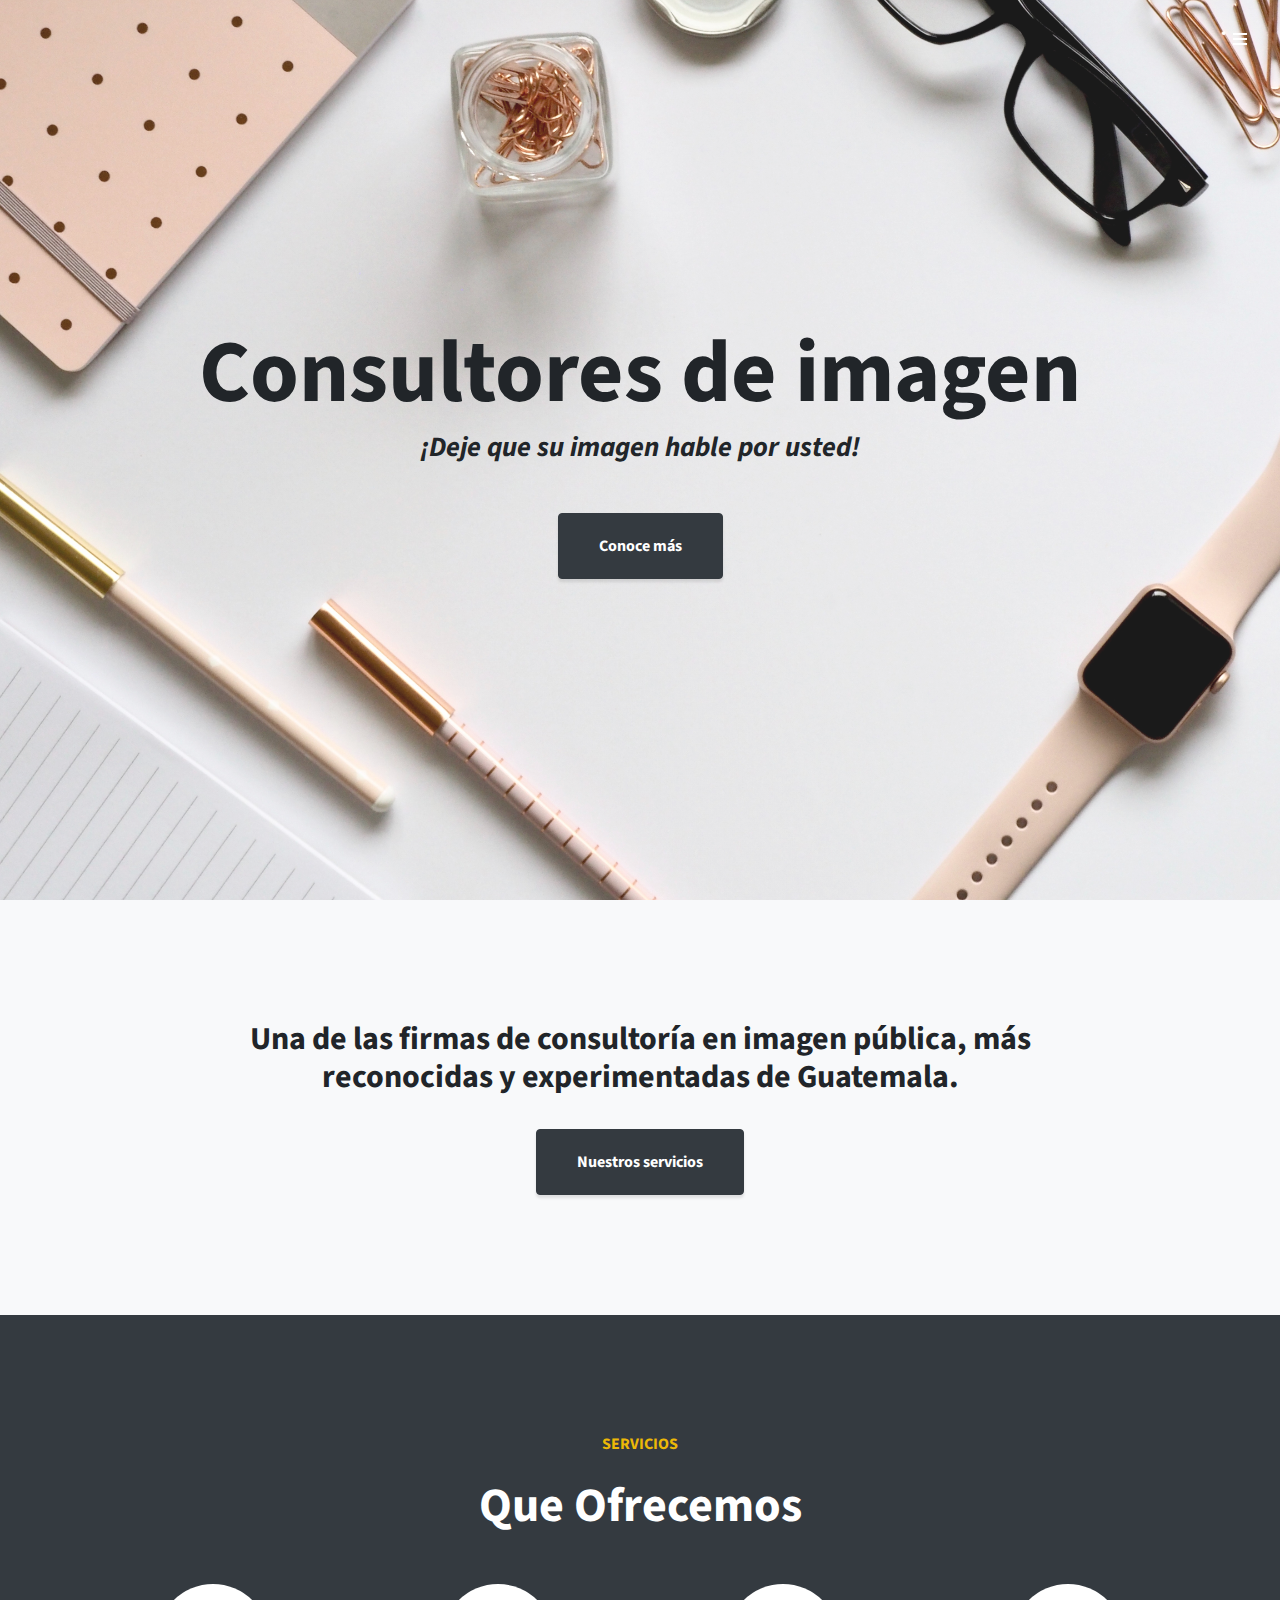
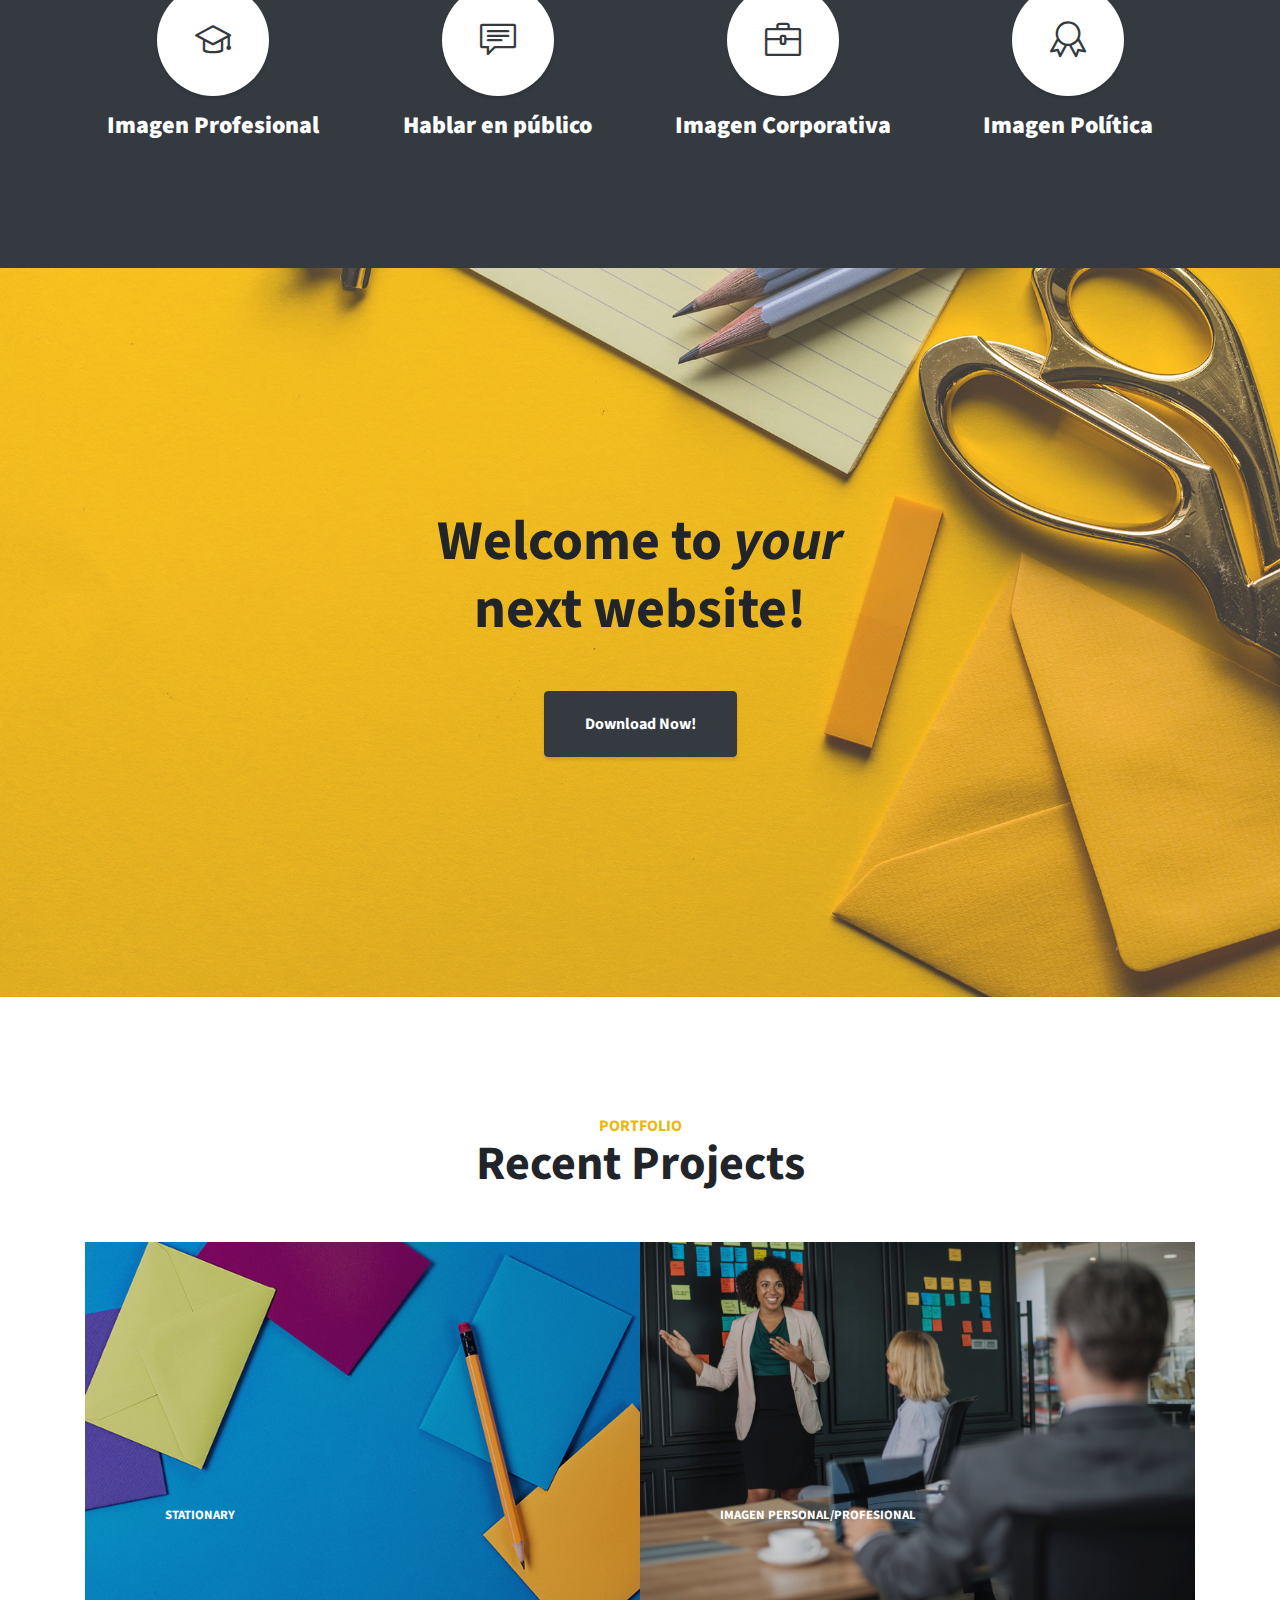
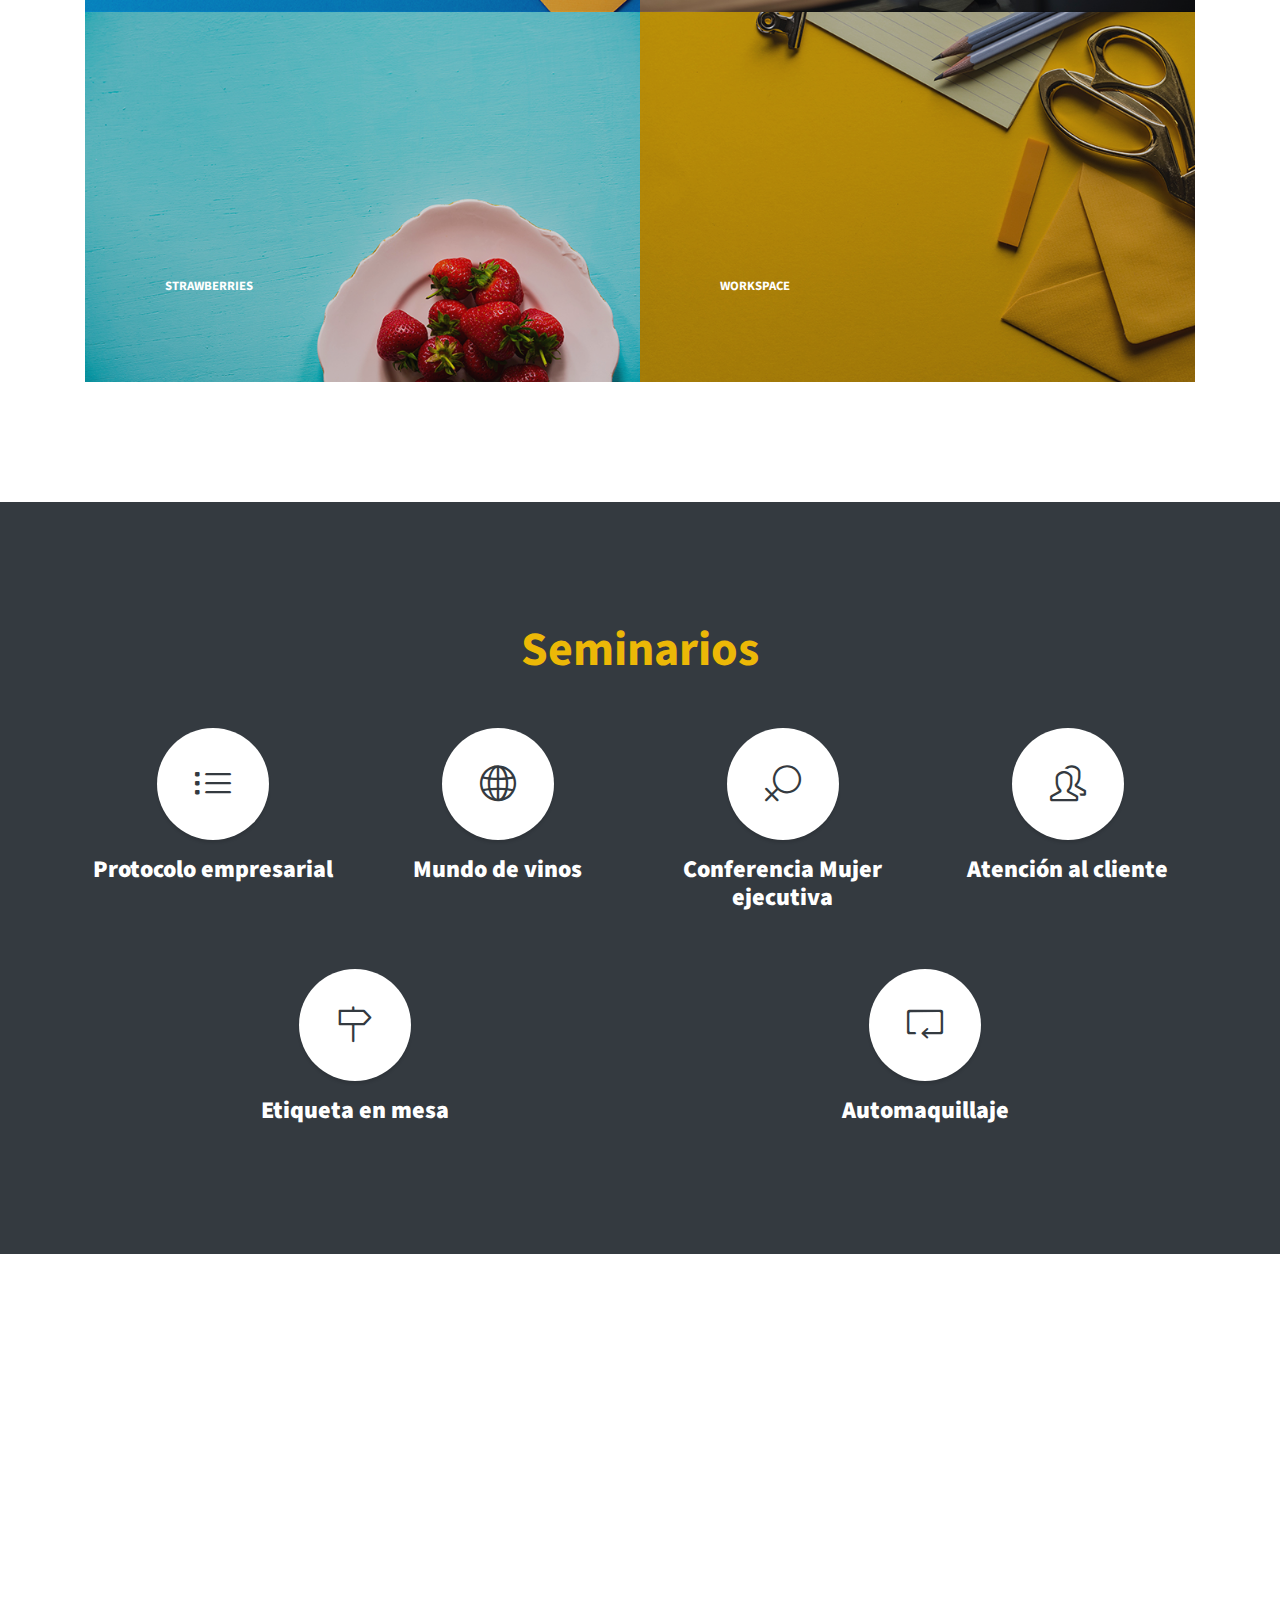
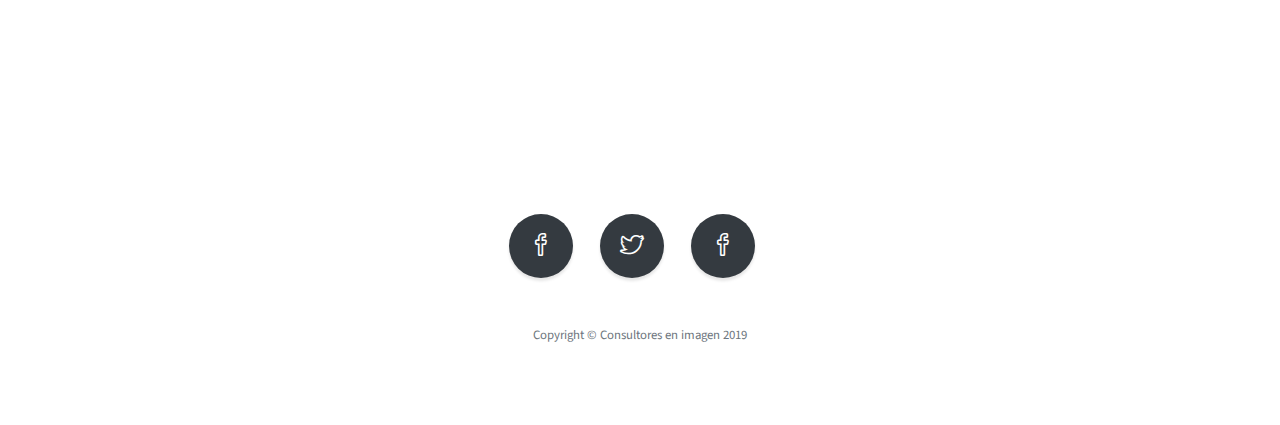
==== index.html @ 62cd69b6 "página historia" ====
<!DOCTYPE html>
<html lang="en">

<head>

  <meta charset="utf-8">
  <meta name="viewport" content="width=device-width, initial-scale=1, shrink-to-fit=no">
  <meta name="description" content="">
  <meta name="author" content="">

  <title>Consultores en imagen</title>

  <!-- Bootstrap Core CSS -->
  <link href="vendor/bootstrap/css/bootstrap.min.css" rel="stylesheet">

  <!-- Custom Fonts -->
  <link href="vendor/fontawesome-free/css/all.min.css" rel="stylesheet" type="text/css">
  <link href="https://fonts.googleapis.com/css?family=Source+Sans+Pro:300,400,700,300italic,400italic,700italic" rel="stylesheet" type="text/css">
  <link href="vendor/simple-line-icons/css/simple-line-icons.css" rel="stylesheet">

  <!-- Custom CSS -->
  <link href="css/stylish-portfolio.min.css" rel="stylesheet">

</head>

<body id="page-top">

  <!-- Navigation -->
  <a class="menu-toggle rounded" href="#">
    <i class="fas fa-bars"></i>
  </a>
  <nav id="sidebar-wrapper">
    <ul class="sidebar-nav">
      <li class="sidebar-brand">
        <a class="js-scroll-trigger" href="#page-top">Menú</a>
      </li>
      <li class="sidebar-nav-item">
        <a class="js-scroll-trigger" href="#page-top">Inicio</a>
      </li>
      <li class="sidebar-nav-item">
        <a class="js-scroll-trigger" href="#about">Nosotros</a>
      </li>
      <li class="sidebar-nav-item">
        <a class="js-scroll-trigger" href="#services">Servicios</a>
      </li>
      <li class="sidebar-nav-item">
        <a class="js-scroll-trigger" href="#portfolio">Portafolio</a>
      </li>
      <li class="sidebar-nav-item">
        <a class="js-scroll-trigger" href="#contact">Contacto</a>
      </li>
      <li class="sidebar-nav-item">
          <a class="js-scroll-trigger" href="./historia.html">Historia</a>
        </li>
    </ul>
  </nav>

  <!-- Header -->
  <header class="masthead d-flex">
    <div class="container text-center my-auto">
      <h1 class="mb-1">Consultores de imagen</h1>
      <h3 class="mb-5">
        <em>¡Deje que su imagen hable por usted!</em>
      </h3>
      <a class="btn btn-dark btn-xl js-scroll-trigger" href="#about">Conoce más</a>
    </div>
    <div class="overlay"></div>
  </header>

  <!-- About -->
  <section class="content-section bg-light" id="about">
    <div class="container text-center">
      <div class="row">
        <div class="col-lg-10 mx-auto">
          <h2>Una de las firmas de consultoría en imagen pública, más reconocidas y experimentadas de Guatemala.</h2>   
          <br/>
            <a class="btn btn-dark btn-xl js-scroll-trigger" href="#services">Nuestros servicios</a>
        </div>
      </div>
    </div>
  </section>

  <!-- Services -->
  <section class="content-section bg-primary text-white text-center" id="services">
    <div class="container">
      <div class="content-section-heading">
        <h3 class="text-secondary mb-0">Servicios</h3>
        <br/>
        <h2 class="mb-5">Que Ofrecemos</h2>
      </div>
      <div class="row">
        <div class="col-lg-3 col-md-6 mb-5 mb-lg-0">
          <span class="service-icon rounded-circle mx-auto mb-3">
            <i class="icon-graduation"></i>
          </span>
          <h4>
            <strong>Imagen Profesional</strong>
          </h4>
        </div>
        <div class="col-lg-3 col-md-6 mb-5 mb-lg-0">
          <span class="service-icon rounded-circle mx-auto mb-3">
            <i class="icon-speech"></i>
          </span>
          <h4>
            <strong>Hablar en público</strong>
          </h4>
        </div>
        <div class="col-lg-3 col-md-6 mb-5 mb-md-0">
          <span class="service-icon rounded-circle mx-auto mb-3">
            <i class="icon-briefcase"></i>
          </span>
          <h4>
            <strong>Imagen Corporativa</strong>
          </h4>
        </div>
        <div class="col-lg-3 col-md-6">
          <span class="service-icon rounded-circle mx-auto mb-3">
            <i class="icon-badge"></i>
          </span>
          <h4>
            <strong>Imagen Política</strong>
          </h4>
        </div>
          </span>
      </div>
    </div>
  </section>

  <!-- Callout -->
  <section class="callout">
    <div class="container text-center">
      <h2 class="mx-auto mb-5">Welcome to
        <em>your</em>
        next website!</h2>
      <a class="btn btn-dark btn-xl" href="https://startbootstrap.com/template-overviews/stylish-portfolio/">Download Now!</a>
    </div>
  </section>

  <!-- Portfolio -->
  <section class="content-section" id="portfolio">
    <div class="container">
      <div class="content-section-heading text-center">
        <h3 class="text-secondary mb-0">Portfolio</h3>
        <h2 class="mb-5">Recent Projects</h2>
      </div>
      <div class="row no-gutters">
        <div class="col-lg-6">
          <a class="portfolio-item" href="#">
            <span class="caption">
              <span class="caption-content">
                <h2>Stationary</h2>
              </span>
            </span>
            <img class="img-fluid" src="img/portfolio-1.jpg" alt="">
          </a>
        </div>
        <div class="col-lg-6">
          <a class="portfolio-item" href="./otro.html">
            <span class="caption">
              <span class="caption-content">
                <h2>Imagen personal/profesional</h2>
              </span>
            </span>
            <img class="img-fluid" src="img/portfolio-2.jpg" alt="">
          </a>
        </div>
        <div class="col-lg-6">
          <a class="portfolio-item" href="#">
            <span class="caption">
              <span class="caption-content">
                <h2>Strawberries</h2>
              </span>
            </span>
            <img class="img-fluid" src="img/portfolio-3.jpg" alt="">
          </a>
        </div>
        <div class="col-lg-6">
          <a class="portfolio-item" href="#">
            <span class="caption">
              <span class="caption-content">
                <h2>Workspace</h2>
              </span>
            </span>
            <img class="img-fluid" src="img/portfolio-4.jpg" alt="">
          </a>
        </div>
      </div>
    </div>
  </section>

  <!-- Call to Action -->
  <section class="content-section bg-primary text-white text-center" id="call to action">
    <div class="container">
      <div class="content-section-heading">
        <h2 class="text-secondary mb-0">Seminarios</h2>
      </div>
      <br/>
      <br/>
      <div class="row">
        <div class="col-lg-3 col-md-6 mb-5 mb-lg-0">
          <span class="service-icon rounded-circle mx-auto mb-3">
            <i class="icon-list"></i>
          </span>
          <h4>
            <strong>Protocolo empresarial</strong>
          </h4>
        </div>
        <div class="col-lg-3 col-md-6 mb-5 mb-lg-0">
          <span class="service-icon rounded-circle mx-auto mb-3">
            <i class="icon-globe"></i>
          </span>
          <h4>
            <strong>Mundo de vinos</strong>
          </h4>
        </div>
        <div class="col-lg-3 col-md-6 mb-5 mb-md-0">
          <span class="service-icon rounded-circle mx-auto mb-3">
            <i class="icon-symbol-female"></i>
          </span>
          <h4>
            <strong>Conferencia Mujer ejecutiva</strong>
          </h4>
        </div>
        <div class="col-lg-3 col-md-6">
          <span class="service-icon rounded-circle mx-auto mb-3">
            <i class="icon-people"></i>
          </span>
          <h4>
            <strong>Atención al cliente</strong>
          </h4>
        </div>
      </div>
      <br/>
      <br/>
      <div class="row">
        <div class="col-lg-6 col-md-6 mb-5 mb-lg-0">
          <span class="service-icon rounded-circle mx-auto mb-3">
            <i class="icon-direction"></i>
          </span>
          <h4>
            <strong>Etiqueta en mesa</strong>
          </h4>
        </div>
        <div class="col-lg-6 col-md-6 mb-5 mb-md-0">
          <span class="service-icon rounded-circle mx-auto mb-3">
            <i class="icon-loop"></i>
          </span>
          <h4>
            <strong>Automaquillaje</strong>
          </h4>
        </div>
        
      </div>
    </div>
  </section>

  <!-- Map -->
  <section id="contact" class="map">
    <iframe src="https://www.google.com/maps/d/u/0/embed?mid=1-W_7qfEjA_WjtZA_-YKgFhgihSNx-Nbd" width="100%" height="100%" frameborder="0" scrolling="no" marginheight="0" marginwidth="0"></iframe>
    <br />
    <small>
    </small>
  </section>

  <!-- Footer -->
  <footer class="footer text-center">
    <div class="container">
      <ul class="list-inline mb-5">
        <li class="list-inline-item">
          <a class="social-link rounded-circle text-white mr-3" href="https://www.facebook.com/Consultores-en-Imagen-103624906337194/">
            <i class="icon-social-facebook"></i>
          </a>
        </li>
        <li class="list-inline-item">
          <a class="social-link rounded-circle text-white mr-3" href="https://twitter.com/Brensanchinelli">
            <i class="icon-social-twitter"></i>
          </a>
        </li>
        <li class="list-inline-item">
          <a class="social-link rounded-circle text-white mr-3" href="https://www.facebook.com/Imagen-es-percepción-114892478542645/">
            <i class="icon-social-facebook"></i>
          </a>
        </li>

          </a>
        </li>
      </ul>
      <p class="text-muted small mb-0">Copyright &copy; Consultores en imagen 2019</p>
    </div>
  </footer>

  <!-- Scroll to Top Button-->
  <a class="scroll-to-top rounded js-scroll-trigger" href="#page-top">
    <i class="fas fa-angle-up"></i>
  </a>

  <!-- Bootstrap core JavaScript -->
  <script src="vendor/jquery/jquery.min.js"></script>
  <script src="vendor/bootstrap/js/bootstrap.bundle.min.js"></script>

  <!-- Plugin JavaScript -->
  <script src="vendor/jquery-easing/jquery.easing.min.js"></script>

  <!-- Custom scripts for this template -->
  <script src="js/stylish-portfolio.min.js"></script>

</body>

</html>
---- vendor/fontawesome-free/css/all.min.css ----
.fa,.fab,.fal,.far,.fas{-moz-osx-font-smoothing:grayscale;-webkit-font-smoothing:antialiased;display:inline-block;font-style:normal;font-variant:normal;text-rendering:auto;line-height:1}.fa-lg{font-size:1.33333em;line-height:.75em;vertical-align:-.0667em}.fa-xs{font-size:.75em}.fa-sm{font-size:.875em}.fa-1x{font-size:1em}.fa-2x{font-size:2em}.fa-3x{font-size:3em}.fa-4x{font-size:4em}.fa-5x{font-size:5em}.fa-6x{font-size:6em}.fa-7x{font-size:7em}.fa-8x{font-size:8em}.fa-9x{font-size:9em}.fa-10x{font-size:10em}.fa-fw{text-align:center;width:1.25em}.fa-ul{list-style-type:none;margin-left:2.5em;padding-left:0}.fa-ul>li{position:relative}.fa-li{left:-2em;position:absolute;text-align:center;width:2em;line-height:inherit}.fa-border{border:.08em solid #eee;border-radius:.1em;padding:.2em .25em .15em}.fa-pull-left{float:left}.fa-pull-right{float:right}.fa.fa-pull-left,.fab.fa-pull-left,.fal.fa-pull-left,.far.fa-pull-left,.fas.fa-pull-left{margin-right:.3em}.fa.fa-pull-right,.fab.fa-pull-right,.fal.fa-pull-right,.far.fa-pull-right,.fas.fa-pull-right{margin-left:.3em}.fa-spin{animation:fa-spin 2s infinite linear}.fa-pulse{animation:fa-spin 1s infinite steps(8)}@keyframes fa-spin{0%{transform:rotate(0deg)}to{transform:rotate(1turn)}}.fa-rotate-90{-ms-filter:"progid:DXImageTransform.Microsoft.BasicImage(rotation=1)";transform:rotate(90deg)}.fa-rotate-180{-ms-filter:"progid:DXImageTransform.Microsoft.BasicImage(rotation=2)";transform:rotate(180deg)}.fa-rotate-270{-ms-filter:"progid:DXImageTransform.Microsoft.BasicImage(rotation=3)";transform:rotate(270deg)}.fa-flip-horizontal{-ms-filter:"progid:DXImageTransform.Microsoft.BasicImage(rotation=0, mirror=1)";transform:scaleX(-1)}.fa-flip-vertical{transform:scaleY(-1)}.fa-flip-both,.fa-flip-horizontal.fa-flip-vertical,.fa-flip-vertical{-ms-filter:"progid:DXImageTransform.Microsoft.BasicImage(rotation=2, mirror=1)"}.fa-flip-both,.fa-flip-horizontal.fa-flip-vertical{transform:scale(-1)}:root .fa-flip-both,:root .fa-flip-horizontal,:root .fa-flip-vertical,:root .fa-rotate-90,:root .fa-rotate-180,:root .fa-rotate-270{filter:none}.fa-stack{display:inline-block;height:2em;line-height:2em;position:relative;vertical-align:middle;width:2.5em}.fa-stack-1x,.fa-stack-2x{left:0;position:absolute;text-align:center;width:100%}.fa-stack-1x{line-height:inherit}.fa-stack-2x{font-size:2em}.fa-inverse{color:#fff}.fa-500px:before{content:"\f26e"}.fa-accessible-icon:before{content:"\f368"}.fa-accusoft:before{content:"\f369"}.fa-acquisitions-incorporated:before{content:"\f6af"}.fa-ad:before{content:"\f641"}.fa-address-book:before{content:"\f2b9"}.fa-address-card:before{content:"\f2bb"}.fa-adjust:before{content:"\f042"}.fa-adn:before{content:"\f170"}.fa-adobe:before{content:"\f778"}.fa-adversal:before{content:"\f36a"}.fa-affiliatetheme:before{content:"\f36b"}.fa-air-freshener:before{content:"\f5d0"}.fa-algolia:before{content:"\f36c"}.fa-align-center:before{content:"\f037"}.fa-align-justify:before{content:"\f039"}.fa-align-left:before{content:"\f036"}.fa-align-right:before{content:"\f038"}.fa-alipay:before{content:"\f642"}.fa-allergies:before{content:"\f461"}.fa-amazon:before{content:"\f270"}.fa-amazon-pay:before{content:"\f42c"}.fa-ambulance:before{content:"\f0f9"}.fa-american-sign-language-interpreting:before{content:"\f2a3"}.fa-amilia:before{content:"\f36d"}.fa-anchor:before{content:"\f13d"}.fa-android:before{content:"\f17b"}.fa-angellist:before{content:"\f209"}.fa-angle-double-down:before{content:"\f103"}.fa-angle-double-left:before{content:"\f100"}.fa-angle-double-right:before{content:"\f101"}.fa-angle-double-up:before{content:"\f102"}.fa-angle-down:before{content:"\f107"}.fa-angle-left:before{content:"\f104"}.fa-angle-right:before{content:"\f105"}.fa-angle-up:before{content:"\f106"}.fa-angry:before{content:"\f556"}.fa-angrycreative:before{content:"\f36e"}.fa-angular:before{content:"\f420"}.fa-ankh:before{content:"\f644"}.fa-app-store:before{content:"\f36f"}.fa-app-store-ios:before{content:"\f370"}.fa-apper:before{content:"\f371"}.fa-apple:before{content:"\f179"}.fa-apple-alt:before{content:"\f5d1"}.fa-apple-pay:before{content:"\f415"}.fa-archive:before{content:"\f187"}.fa-archway:before{content:"\f557"}.fa-arrow-alt-circle-down:before{content:"\f358"}.fa-arrow-alt-circle-left:before{content:"\f359"}.fa-arrow-alt-circle-right:before{content:"\f35a"}.fa-arrow-alt-circle-up:before{content:"\f35b"}.fa-arrow-circle-down:before{content:"\f0ab"}.fa-arrow-circle-left:before{content:"\f0a8"}.fa-arrow-circle-right:before{content:"\f0a9"}.fa-arrow-circle-up:before{content:"\f0aa"}.fa-arrow-down:before{content:"\f063"}.fa-arrow-left:before{content:"\f060"}.fa-arrow-right:before{content:"\f061"}.fa-arrow-up:before{content:"\f062"}.fa-arrows-alt:before{content:"\f0b2"}.fa-arrows-alt-h:before{content:"\f337"}.fa-arrows-alt-v:before{content:"\f338"}.fa-artstation:before{content:"\f77a"}.fa-assistive-listening-systems:before{content:"\f2a2"}.fa-asterisk:before{content:"\f069"}.fa-asymmetrik:before{content:"\f372"}.fa-at:before{content:"\f1fa"}.fa-atlas:before{content:"\f558"}.fa-atlassian:before{content:"\f77b"}.fa-atom:before{content:"\f5d2"}.fa-audible:before{content:"\f373"}.fa-audio-description:before{content:"\f29e"}.fa-autoprefixer:before{content:"\f41c"}.fa-avianex:before{content:"\f374"}.fa-aviato:before{content:"\f421"}.fa-award:before{content:"\f559"}.fa-aws:before{content:"\f375"}.fa-baby:before{content:"\f77c"}.fa-baby-carriage:before{content:"\f77d"}.fa-backspace:before{content:"\f55a"}.fa-backward:before{content:"\f04a"}.fa-bacon:before{content:"\f7e5"}.fa-balance-scale:before{content:"\f24e"}.fa-ban:before{content:"\f05e"}.fa-band-aid:before{content:"\f462"}.fa-bandcamp:before{content:"\f2d5"}.fa-barcode:before{content:"\f02a"}.fa-bars:before{content:"\f0c9"}.fa-baseball-ball:before{content:"\f433"}.fa-basketball-ball:before{content:"\f434"}.fa-bath:before{content:"\f2cd"}.fa-battery-empty:before{content:"\f244"}.fa-battery-full:before{content:"\f240"}.fa-battery-half:before{content:"\f242"}.fa-battery-quarter:before{content:"\f243"}.fa-battery-three-quarters:before{content:"\f241"}.fa-bed:before{content:"\f236"}.fa-beer:before{content:"\f0fc"}.fa-behance:before{content:"\f1b4"}.fa-behance-square:before{content:"\f1b5"}.fa-bell:before{content:"\f0f3"}.fa-bell-slash:before{content:"\f1f6"}.fa-bezier-curve:before{content:"\f55b"}.fa-bible:before{content:"\f647"}.fa-bicycle:before{content:"\f206"}.fa-bimobject:before{content:"\f378"}.fa-binoculars:before{content:"\f1e5"}.fa-biohazard:before{content:"\f780"}.fa-birthday-cake:before{content:"\f1fd"}.fa-bitbucket:before{content:"\f171"}.fa-bitcoin:before{content:"\f379"}.fa-bity:before{content:"\f37a"}.fa-black-tie:before{content:"\f27e"}.fa-blackberry:before{content:"\f37b"}.fa-blender:before{content:"\f517"}.fa-blender-phone:before{content:"\f6b6"}.fa-blind:before{content:"\f29d"}.fa-blog:before{content:"\f781"}.fa-blogger:before{content:"\f37c"}.fa-blogger-b:before{content:"\f37d"}.fa-bluetooth:before{content:"\f293"}.fa-bluetooth-b:before{content:"\f294"}.fa-bold:before{content:"\f032"}.fa-bolt:before{content:"\f0e7"}.fa-bomb:before{content:"\f1e2"}.fa-bone:before{content:"\f5d7"}.fa-bong:before{content:"\f55c"}.fa-book:before{content:"\f02d"}.fa-book-dead:before{content:"\f6b7"}.fa-book-medical:before{content:"\f7e6"}.fa-book-open:before{content:"\f518"}.fa-book-reader:before{content:"\f5da"}.fa-bookmark:before{content:"\f02e"}.fa-bowling-ball:before{content:"\f436"}.fa-box:before{content:"\f466"}.fa-box-open:before{content:"\f49e"}.fa-boxes:before{content:"\f468"}.fa-braille:before{content:"\f2a1"}.fa-brain:before{content:"\f5dc"}.fa-bread-slice:before{content:"\f7ec"}.fa-briefcase:before{content:"\f0b1"}.fa-briefcase-medical:before{content:"\f469"}.fa-broadcast-tower:before{content:"\f519"}.fa-broom:before{content:"\f51a"}.fa-brush:before{content:"\f55d"}.fa-btc:before{content:"\f15a"}.fa-bug:before{content:"\f188"}.fa-building:before{content:"\f1ad"}.fa-bullhorn:before{content:"\f0a1"}.fa-bullseye:before{content:"\f140"}.fa-burn:before{content:"\f46a"}.fa-buromobelexperte:before{content:"\f37f"}.fa-bus:before{content:"\f207"}.fa-bus-alt:before{content:"\f55e"}.fa-business-time:before{content:"\f64a"}.fa-buysellads:before{content:"\f20d"}.fa-calculator:before{content:"\f1ec"}.fa-calendar:before{content:"\f133"}.fa-calendar-alt:before{content:"\f073"}.fa-calendar-check:before{content:"\f274"}.fa-calendar-day:before{content:"\f783"}.fa-calendar-minus:before{content:"\f272"}.fa-calendar-plus:before{content:"\f271"}.fa-calendar-times:before{content:"\f273"}.fa-calendar-week:before{content:"\f784"}.fa-camera:before{content:"\f030"}.fa-camera-retro:before{content:"\f083"}.fa-campground:before{content:"\f6bb"}.fa-canadian-maple-leaf:before{content:"\f785"}.fa-candy-cane:before{content:"\f786"}.fa-cannabis:before{content:"\f55f"}.fa-capsules:before{content:"\f46b"}.fa-car:before{content:"\f1b9"}.fa-car-alt:before{content:"\f5de"}.fa-car-battery:before{content:"\f5df"}.fa-car-crash:before{content:"\f5e1"}.fa-car-side:before{content:"\f5e4"}.fa-caret-down:before{content:"\f0d7"}.fa-caret-left:before{content:"\f0d9"}.fa-caret-right:before{content:"\f0da"}.fa-caret-square-down:before{content:"\f150"}.fa-caret-square-left:before{content:"\f191"}.fa-caret-square-right:before{content:"\f152"}.fa-caret-square-up:before{content:"\f151"}.fa-caret-up:before{content:"\f0d8"}.fa-carrot:before{content:"\f787"}.fa-cart-arrow-down:before{content:"\f218"}.fa-cart-plus:before{content:"\f217"}.fa-cash-register:before{content:"\f788"}.fa-cat:before{content:"\f6be"}.fa-cc-amazon-pay:before{content:"\f42d"}.fa-cc-amex:before{content:"\f1f3"}.fa-cc-apple-pay:before{content:"\f416"}.fa-cc-diners-club:before{content:"\f24c"}.fa-cc-discover:before{content:"\f1f2"}.fa-cc-jcb:before{content:"\f24b"}.fa-cc-mastercard:before{content:"\f1f1"}.fa-cc-paypal:before{content:"\f1f4"}.fa-cc-stripe:before{content:"\f1f5"}.fa-cc-visa:before{content:"\f1f0"}.fa-centercode:before{content:"\f380"}.fa-centos:before{content:"\f789"}.fa-certificate:before{content:"\f0a3"}.fa-chair:before{content:"\f6c0"}.fa-chalkboard:before{content:"\f51b"}.fa-chalkboard-teacher:before{content:"\f51c"}.fa-charging-station:before{content:"\f5e7"}.fa-chart-area:before{content:"\f1fe"}.fa-chart-bar:before{content:"\f080"}.fa-chart-line:before{content:"\f201"}.fa-chart-pie:before{content:"\f200"}.fa-check:before{content:"\f00c"}.fa-check-circle:before{content:"\f058"}.fa-check-double:before{content:"\f560"}.fa-check-square:before{content:"\f14a"}.fa-cheese:before{content:"\f7ef"}.fa-chess:before{content:"\f439"}.fa-chess-bishop:before{content:"\f43a"}.fa-chess-board:before{content:"\f43c"}.fa-chess-king:before{content:"\f43f"}.fa-chess-knight:before{content:"\f441"}.fa-chess-pawn:before{content:"\f443"}.fa-chess-queen:before{content:"\f445"}.fa-chess-rook:before{content:"\f447"}.fa-chevron-circle-down:before{content:"\f13a"}.fa-chevron-circle-left:before{content:"\f137"}.fa-chevron-circle-right:before{content:"\f138"}.fa-chevron-circle-up:before{content:"\f139"}.fa-chevron-down:before{content:"\f078"}.fa-chevron-left:before{content:"\f053"}.fa-chevron-right:before{content:"\f054"}.fa-chevron-up:before{content:"\f077"}.fa-child:before{content:"\f1ae"}.fa-chrome:before{content:"\f268"}.fa-church:before{content:"\f51d"}.fa-circle:before{content:"\f111"}.fa-circle-notch:before{content:"\f1ce"}.fa-city:before{content:"\f64f"}.fa-clinic-medical:before{content:"\f7f2"}.fa-clipboard:before{content:"\f328"}.fa-clipboard-check:before{content:"\f46c"}.fa-clipboard-list:before{content:"\f46d"}.fa-clock:before{content:"\f017"}.fa-clone:before{content:"\f24d"}.fa-closed-captioning:before{content:"\f20a"}.fa-cloud:before{content:"\f0c2"}.fa-cloud-download-alt:before{content:"\f381"}.fa-cloud-meatball:before{content:"\f73b"}.fa-cloud-moon:before{content:"\f6c3"}.fa-cloud-moon-rain:before{content:"\f73c"}.fa-cloud-rain:before{content:"\f73d"}.fa-cloud-showers-heavy:before{content:"\f740"}.fa-cloud-sun:before{content:"\f6c4"}.fa-cloud-sun-rain:before{content:"\f743"}.fa-cloud-upload-alt:before{content:"\f382"}.fa-cloudscale:before{content:"\f383"}.fa-cloudsmith:before{content:"\f384"}.fa-cloudversify:before{content:"\f385"}.fa-cocktail:before{content:"\f561"}.fa-code:before{content:"\f121"}.fa-code-branch:before{content:"\f126"}.fa-codepen:before{content:"\f1cb"}.fa-codiepie:before{content:"\f284"}.fa-coffee:before{content:"\f0f4"}.fa-cog:before{content:"\f013"}.fa-cogs:before{content:"\f085"}.fa-coins:before{content:"\f51e"}.fa-columns:before{content:"\f0db"}.fa-comment:before{content:"\f075"}.fa-comment-alt:before{content:"\f27a"}.fa-comment-dollar:before{content:"\f651"}.fa-comment-dots:before{content:"\f4ad"}.fa-comment-medical:before{content:"\f7f5"}.fa-comment-slash:before{content:"\f4b3"}.fa-comments:before{content:"\f086"}.fa-comments-dollar:before{content:"\f653"}.fa-compact-disc:before{content:"\f51f"}.fa-compass:before{content:"\f14e"}.fa-compress:before{content:"\f066"}.fa-compress-arrows-alt:before{content:"\f78c"}.fa-concierge-bell:before{content:"\f562"}.fa-confluence:before{content:"\f78d"}.fa-connectdevelop:before{content:"\f20e"}.fa-contao:before{content:"\f26d"}.fa-cookie:before{content:"\f563"}.fa-cookie-bite:before{content:"\f564"}.fa-copy:before{content:"\f0c5"}.fa-copyright:before{content:"\f1f9"}.fa-couch:before{content:"\f4b8"}.fa-cpanel:before{content:"\f388"}.fa-creative-commons:before{content:"\f25e"}.fa-creative-commons-by:before{content:"\f4e7"}.fa-creative-commons-nc:before{content:"\f4e8"}.fa-creative-commons-nc-eu:before{content:"\f4e9"}.fa-creative-commons-nc-jp:before{content:"\f4ea"}.fa-creative-commons-nd:before{content:"\f4eb"}.fa-creative-commons-pd:before{content:"\f4ec"}.fa-creative-commons-pd-alt:before{content:"\f4ed"}.fa-creative-commons-remix:before{content:"\f4ee"}.fa-creative-commons-sa:before{content:"\f4ef"}.fa-creative-commons-sampling:before{content:"\f4f0"}.fa-creative-commons-sampling-plus:before{content:"\f4f1"}.fa-creative-commons-share:before{content:"\f4f2"}.fa-creative-commons-zero:before{content:"\f4f3"}.fa-credit-card:before{content:"\f09d"}.fa-critical-role:before{content:"\f6c9"}.fa-crop:before{content:"\f125"}.fa-crop-alt:before{content:"\f565"}.fa-cross:before{content:"\f654"}.fa-crosshairs:before{content:"\f05b"}.fa-crow:before{content:"\f520"}.fa-crown:before{content:"\f521"}.fa-crutch:before{content:"\f7f7"}.fa-css3:before{content:"\f13c"}.fa-css3-alt:before{content:"\f38b"}.fa-cube:before{content:"\f1b2"}.fa-cubes:before{content:"\f1b3"}.fa-cut:before{content:"\f0c4"}.fa-cuttlefish:before{content:"\f38c"}.fa-d-and-d:before{content:"\f38d"}.fa-d-and-d-beyond:before{content:"\f6ca"}.fa-dashcube:before{content:"\f210"}.fa-database:before{content:"\f1c0"}.fa-deaf:before{content:"\f2a4"}.fa-delicious:before{content:"\f1a5"}.fa-democrat:before{content:"\f747"}.fa-deploydog:before{content:"\f38e"}.fa-deskpro:before{content:"\f38f"}.fa-desktop:before{content:"\f108"}.fa-dev:before{content:"\f6cc"}.fa-deviantart:before{content:"\f1bd"}.fa-dharmachakra:before{content:"\f655"}.fa-dhl:before{content:"\f790"}.fa-diagnoses:before{content:"\f470"}.fa-diaspora:before{content:"\f791"}.fa-dice:before{content:"\f522"}.fa-dice-d20:before{content:"\f6cf"}.fa-dice-d6:before{content:"\f6d1"}.fa-dice-five:before{content:"\f523"}.fa-dice-four:before{content:"\f524"}.fa-dice-one:before{content:"\f525"}.fa-dice-six:before{content:"\f526"}.fa-dice-three:before{content:"\f527"}.fa-dice-two:before{content:"\f528"}.fa-digg:before{content:"\f1a6"}.fa-digital-ocean:before{content:"\f391"}.fa-digital-tachograph:before{content:"\f566"}.fa-directions:before{content:"\f5eb"}.fa-discord:before{content:"\f392"}.fa-discourse:before{content:"\f393"}.fa-divide:before{content:"\f529"}.fa-dizzy:before{content:"\f567"}.fa-dna:before{content:"\f471"}.fa-dochub:before{content:"\f394"}.fa-docker:before{content:"\f395"}.fa-dog:before{content:"\f6d3"}.fa-dollar-sign:before{content:"\f155"}.fa-dolly:before{content:"\f472"}.fa-dolly-flatbed:before{content:"\f474"}.fa-donate:before{content:"\f4b9"}.fa-door-closed:before{content:"\f52a"}.fa-door-open:before{content:"\f52b"}.fa-dot-circle:before{content:"\f192"}.fa-dove:before{content:"\f4ba"}.fa-download:before{content:"\f019"}.fa-draft2digital:before{content:"\f396"}.fa-drafting-compass:before{content:"\f568"}.fa-dragon:before{content:"\f6d5"}.fa-draw-polygon:before{content:"\f5ee"}.fa-dribbble:before{content:"\f17d"}.fa-dribbble-square:before{content:"\f397"}.fa-dropbox:before{content:"\f16b"}.fa-drum:before{content:"\f569"}.fa-drum-steelpan:before{content:"\f56a"}.fa-drumstick-bite:before{content:"\f6d7"}.fa-drupal:before{content:"\f1a9"}.fa-dumbbell:before{content:"\f44b"}.fa-dumpster:before{content:"\f793"}.fa-dumpster-fire:before{content:"\f794"}.fa-dungeon:before{content:"\f6d9"}.fa-dyalog:before{content:"\f399"}.fa-earlybirds:before{content:"\f39a"}.fa-ebay:before{content:"\f4f4"}.fa-edge:before{content:"\f282"}.fa-edit:before{content:"\f044"}.fa-egg:before{content:"\f7fb"}.fa-eject:before{content:"\f052"}.fa-elementor:before{content:"\f430"}.fa-ellipsis-h:before{content:"\f141"}.fa-ellipsis-v:before{content:"\f142"}.fa-ello:before{content:"\f5f1"}.fa-ember:before{content:"\f423"}.fa-empire:before{content:"\f1d1"}.fa-envelope:before{content:"\f0e0"}.fa-envelope-open:before{content:"\f2b6"}.fa-envelope-open-text:before{content:"\f658"}.fa-envelope-square:before{content:"\f199"}.fa-envira:before{content:"\f299"}.fa-equals:before{content:"\f52c"}.fa-eraser:before{content:"\f12d"}.fa-erlang:before{content:"\f39d"}.fa-ethereum:before{content:"\f42e"}.fa-ethernet:before{content:"\f796"}.fa-etsy:before{content:"\f2d7"}.fa-euro-sign:before{content:"\f153"}.fa-exchange-alt:before{content:"\f362"}.fa-exclamation:before{content:"\f12a"}.fa-exclamation-circle:before{content:"\f06a"}.fa-exclamation-triangle:before{content:"\f071"}.fa-expand:before{content:"\f065"}.fa-expand-arrows-alt:before{content:"\f31e"}.fa-expeditedssl:before{content:"\f23e"}.fa-external-link-alt:before{content:"\f35d"}.fa-external-link-square-alt:before{content:"\f360"}.fa-eye:before{content:"\f06e"}.fa-eye-dropper:before{content:"\f1fb"}.fa-eye-slash:before{content:"\f070"}.fa-facebook:before{content:"\f09a"}.fa-facebook-f:before{content:"\f39e"}.fa-facebook-messenger:before{content:"\f39f"}.fa-facebook-square:before{content:"\f082"}.fa-fantasy-flight-games:before{content:"\f6dc"}.fa-fast-backward:before{content:"\f049"}.fa-fast-forward:before{content:"\f050"}.fa-fax:before{content:"\f1ac"}.fa-feather:before{content:"\f52d"}.fa-feather-alt:before{content:"\f56b"}.fa-fedex:before{content:"\f797"}.fa-fedora:before{content:"\f798"}.fa-female:before{content:"\f182"}.fa-fighter-jet:before{content:"\f0fb"}.fa-figma:before{content:"\f799"}.fa-file:before{content:"\f15b"}.fa-file-alt:before{content:"\f15c"}.fa-file-archive:before{content:"\f1c6"}.fa-file-audio:before{content:"\f1c7"}.fa-file-code:before{content:"\f1c9"}.fa-file-contract:before{content:"\f56c"}.fa-file-csv:before{content:"\f6dd"}.fa-file-download:before{content:"\f56d"}.fa-file-excel:before{content:"\f1c3"}.fa-file-export:before{content:"\f56e"}.fa-file-image:before{content:"\f1c5"}.fa-file-import:before{content:"\f56f"}.fa-file-invoice:before{content:"\f570"}.fa-file-invoice-dollar:before{content:"\f571"}.fa-file-medical:before{content:"\f477"}.fa-file-medical-alt:before{content:"\f478"}.fa-file-pdf:before{content:"\f1c1"}.fa-file-powerpoint:before{content:"\f1c4"}.fa-file-prescription:before{content:"\f572"}.fa-file-signature:before{content:"\f573"}.fa-file-upload:before{content:"\f574"}.fa-file-video:before{content:"\f1c8"}.fa-file-word:before{content:"\f1c2"}.fa-fill:before{content:"\f575"}.fa-fill-drip:before{content:"\f576"}.fa-film:before{content:"\f008"}.fa-filter:before{content:"\f0b0"}.fa-fingerprint:before{content:"\f577"}.fa-fire:before{content:"\f06d"}.fa-fire-alt:before{content:"\f7e4"}.fa-fire-extinguisher:before{content:"\f134"}.fa-firefox:before{content:"\f269"}.fa-first-aid:before{content:"\f479"}.fa-first-order:before{content:"\f2b0"}.fa-first-order-alt:before{content:"\f50a"}.fa-firstdraft:before{content:"\f3a1"}.fa-fish:before{content:"\f578"}.fa-fist-raised:before{content:"\f6de"}.fa-flag:before{content:"\f024"}.fa-flag-checkered:before{content:"\f11e"}.fa-flag-usa:before{content:"\f74d"}.fa-flask:before{content:"\f0c3"}.fa-flickr:before{content:"\f16e"}.fa-flipboard:before{content:"\f44d"}.fa-flushed:before{content:"\f579"}.fa-fly:before{content:"\f417"}.fa-folder:before{content:"\f07b"}.fa-folder-minus:before{content:"\f65d"}.fa-folder-open:before{content:"\f07c"}.fa-folder-plus:before{content:"\f65e"}.fa-font:before{content:"\f031"}.fa-font-awesome:before{content:"\f2b4"}.fa-font-awesome-alt:before{content:"\f35c"}.fa-font-awesome-flag:before{content:"\f425"}.fa-font-awesome-logo-full:before{content:"\f4e6"}.fa-fonticons:before{content:"\f280"}.fa-fonticons-fi:before{content:"\f3a2"}.fa-football-ball:before{content:"\f44e"}.fa-fort-awesome:before{content:"\f286"}.fa-fort-awesome-alt:before{content:"\f3a3"}.fa-forumbee:before{content:"\f211"}.fa-forward:before{content:"\f04e"}.fa-foursquare:before{content:"\f180"}.fa-free-code-camp:before{content:"\f2c5"}.fa-freebsd:before{content:"\f3a4"}.fa-frog:before{content:"\f52e"}.fa-frown:before{content:"\f119"}.fa-frown-open:before{content:"\f57a"}.fa-fulcrum:before{content:"\f50b"}.fa-funnel-dollar:before{content:"\f662"}.fa-futbol:before{content:"\f1e3"}.fa-galactic-republic:before{content:"\f50c"}.fa-galactic-senate:before{content:"\f50d"}.fa-gamepad:before{content:"\f11b"}.fa-gas-pump:before{content:"\f52f"}.fa-gavel:before{content:"\f0e3"}.fa-gem:before{content:"\f3a5"}.fa-genderless:before{content:"\f22d"}.fa-get-pocket:before{content:"\f265"}.fa-gg:before{content:"\f260"}.fa-gg-circle:before{content:"\f261"}.fa-ghost:before{content:"\f6e2"}.fa-gift:before{content:"\f06b"}.fa-gifts:before{content:"\f79c"}.fa-git:before{content:"\f1d3"}.fa-git-square:before{content:"\f1d2"}.fa-github:before{content:"\f09b"}.fa-github-alt:before{content:"\f113"}.fa-github-square:before{content:"\f092"}.fa-gitkraken:before{content:"\f3a6"}.fa-gitlab:before{content:"\f296"}.fa-gitter:before{content:"\f426"}.fa-glass-cheers:before{content:"\f79f"}.fa-glass-martini:before{content:"\f000"}.fa-glass-martini-alt:before{content:"\f57b"}.fa-glass-whiskey:before{content:"\f7a0"}.fa-glasses:before{content:"\f530"}.fa-glide:before{content:"\f2a5"}.fa-glide-g:before{content:"\f2a6"}.fa-globe:before{content:"\f0ac"}.fa-globe-africa:before{content:"\f57c"}.fa-globe-americas:before{content:"\f57d"}.fa-globe-asia:before{content:"\f57e"}.fa-globe-europe:before{content:"\f7a2"}.fa-gofore:before{content:"\f3a7"}.fa-golf-ball:before{content:"\f450"}.fa-goodreads:before{content:"\f3a8"}.fa-goodreads-g:before{content:"\f3a9"}.fa-google:before{content:"\f1a0"}.fa-google-drive:before{content:"\f3aa"}.fa-google-play:before{content:"\f3ab"}.fa-google-plus:before{content:"\f2b3"}.fa-google-plus-g:before{content:"\f0d5"}.fa-google-plus-square:before{content:"\f0d4"}.fa-google-wallet:before{content:"\f1ee"}.fa-gopuram:before{content:"\f664"}.fa-graduation-cap:before{content:"\f19d"}.fa-gratipay:before{content:"\f184"}.fa-grav:before{content:"\f2d6"}.fa-greater-than:before{content:"\f531"}.fa-greater-than-equal:before{content:"\f532"}.fa-grimace:before{content:"\f57f"}.fa-grin:before{content:"\f580"}.fa-grin-alt:before{content:"\f581"}.fa-grin-beam:before{content:"\f582"}.fa-grin-beam-sweat:before{content:"\f583"}.fa-grin-hearts:before{content:"\f584"}.fa-grin-squint:before{content:"\f585"}.fa-grin-squint-tears:before{content:"\f586"}.fa-grin-stars:before{content:"\f587"}.fa-grin-tears:before{content:"\f588"}.fa-grin-tongue:before{content:"\f589"}.fa-grin-tongue-squint:before{content:"\f58a"}.fa-grin-tongue-wink:before{content:"\f58b"}.fa-grin-wink:before{content:"\f58c"}.fa-grip-horizontal:before{content:"\f58d"}.fa-grip-lines:before{content:"\f7a4"}.fa-grip-lines-vertical:before{content:"\f7a5"}.fa-grip-vertical:before{content:"\f58e"}.fa-gripfire:before{content:"\f3ac"}.fa-grunt:before{content:"\f3ad"}.fa-guitar:before{content:"\f7a6"}.fa-gulp:before{content:"\f3ae"}.fa-h-square:before{content:"\f0fd"}.fa-hacker-news:before{content:"\f1d4"}.fa-hacker-news-square:before{content:"\f3af"}.fa-hackerrank:before{content:"\f5f7"}.fa-hamburger:before{content:"\f805"}.fa-hammer:before{content:"\f6e3"}.fa-hamsa:before{content:"\f665"}.fa-hand-holding:before{content:"\f4bd"}.fa-hand-holding-heart:before{content:"\f4be"}.fa-hand-holding-usd:before{content:"\f4c0"}.fa-hand-lizard:before{content:"\f258"}.fa-hand-middle-finger:before{content:"\f806"}.fa-hand-paper:before{content:"\f256"}.fa-hand-peace:before{content:"\f25b"}.fa-hand-point-down:before{content:"\f0a7"}.fa-hand-point-left:before{content:"\f0a5"}.fa-hand-point-right:before{content:"\f0a4"}.fa-hand-point-up:before{content:"\f0a6"}.fa-hand-pointer:before{content:"\f25a"}.fa-hand-rock:before{content:"\f255"}.fa-hand-scissors:before{content:"\f257"}.fa-hand-spock:before{content:"\f259"}.fa-hands:before{content:"\f4c2"}.fa-hands-helping:before{content:"\f4c4"}.fa-handshake:before{content:"\f2b5"}.fa-hanukiah:before{content:"\f6e6"}.fa-hard-hat:before{content:"\f807"}.fa-hashtag:before{content:"\f292"}.fa-hat-wizard:before{content:"\f6e8"}.fa-haykal:before{content:"\f666"}.fa-hdd:before{content:"\f0a0"}.fa-heading:before{content:"\f1dc"}.fa-headphones:before{content:"\f025"}.fa-headphones-alt:before{content:"\f58f"}.fa-headset:before{content:"\f590"}.fa-heart:before{content:"\f004"}.fa-heart-broken:before{content:"\f7a9"}.fa-heartbeat:before{content:"\f21e"}.fa-helicopter:before{content:"\f533"}.fa-highlighter:before{content:"\f591"}.fa-hiking:before{content:"\f6ec"}.fa-hippo:before{content:"\f6ed"}.fa-hips:before{content:"\f452"}.fa-hire-a-helper:before{content:"\f3b0"}.fa-history:before{content:"\f1da"}.fa-hockey-puck:before{content:"\f453"}.fa-holly-berry:before{content:"\f7aa"}.fa-home:before{content:"\f015"}.fa-hooli:before{content:"\f427"}.fa-hornbill:before{content:"\f592"}.fa-horse:before{content:"\f6f0"}.fa-horse-head:before{content:"\f7ab"}.fa-hospital:before{content:"\f0f8"}.fa-hospital-alt:before{content:"\f47d"}.fa-hospital-symbol:before{content:"\f47e"}.fa-hot-tub:before{content:"\f593"}.fa-hotdog:before{content:"\f80f"}.fa-hotel:before{content:"\f594"}.fa-hotjar:before{content:"\f3b1"}.fa-hourglass:before{content:"\f254"}.fa-hourglass-end:before{content:"\f253"}.fa-hourglass-half:before{content:"\f252"}.fa-hourglass-start:before{content:"\f251"}.fa-house-damage:before{content:"\f6f1"}.fa-houzz:before{content:"\f27c"}.fa-hryvnia:before{content:"\f6f2"}.fa-html5:before{content:"\f13b"}.fa-hubspot:before{content:"\f3b2"}.fa-i-cursor:before{content:"\f246"}.fa-ice-cream:before{content:"\f810"}.fa-icicles:before{content:"\f7ad"}.fa-id-badge:before{content:"\f2c1"}.fa-id-card:before{content:"\f2c2"}.fa-id-card-alt:before{content:"\f47f"}.fa-igloo:before{content:"\f7ae"}.fa-image:before{content:"\f03e"}.fa-images:before{content:"\f302"}.fa-imdb:before{content:"\f2d8"}.fa-inbox:before{content:"\f01c"}.fa-indent:before{content:"\f03c"}.fa-industry:before{content:"\f275"}.fa-infinity:before{content:"\f534"}.fa-info:before{content:"\f129"}.fa-info-circle:before{content:"\f05a"}.fa-instagram:before{content:"\f16d"}.fa-intercom:before{content:"\f7af"}.fa-internet-explorer:before{content:"\f26b"}.fa-invision:before{content:"\f7b0"}.fa-ioxhost:before{content:"\f208"}.fa-italic:before{content:"\f033"}.fa-itunes:before{content:"\f3b4"}.fa-itunes-note:before{content:"\f3b5"}.fa-java:before{content:"\f4e4"}.fa-jedi:before{content:"\f669"}.fa-jedi-order:before{content:"\f50e"}.fa-jenkins:before{content:"\f3b6"}.fa-jira:before{content:"\f7b1"}.fa-joget:before{content:"\f3b7"}.fa-joint:before{content:"\f595"}.fa-joomla:before{content:"\f1aa"}.fa-journal-whills:before{content:"\f66a"}.fa-js:before{content:"\f3b8"}.fa-js-square:before{content:"\f3b9"}.fa-jsfiddle:before{content:"\f1cc"}.fa-kaaba:before{content:"\f66b"}.fa-kaggle:before{content:"\f5fa"}.fa-key:before{content:"\f084"}.fa-keybase:before{content:"\f4f5"}.fa-keyboard:before{content:"\f11c"}.fa-keycdn:before{content:"\f3ba"}.fa-khanda:before{content:"\f66d"}.fa-kickstarter:before{content:"\f3bb"}.fa-kickstarter-k:before{content:"\f3bc"}.fa-kiss:before{content:"\f596"}.fa-kiss-beam:before{content:"\f597"}.fa-kiss-wink-heart:before{content:"\f598"}.fa-kiwi-bird:before{content:"\f535"}.fa-korvue:before{content:"\f42f"}.fa-landmark:before{content:"\f66f"}.fa-language:before{content:"\f1ab"}.fa-laptop:before{content:"\f109"}.fa-laptop-code:before{content:"\f5fc"}.fa-laptop-medical:before{content:"\f812"}.fa-laravel:before{content:"\f3bd"}.fa-lastfm:before{content:"\f202"}.fa-lastfm-square:before{content:"\f203"}.fa-laugh:before{content:"\f599"}.fa-laugh-beam:before{content:"\f59a"}.fa-laugh-squint:before{content:"\f59b"}.fa-laugh-wink:before{content:"\f59c"}.fa-layer-group:before{content:"\f5fd"}.fa-leaf:before{content:"\f06c"}.fa-leanpub:before{content:"\f212"}.fa-lemon:before{content:"\f094"}.fa-less:before{content:"\f41d"}.fa-less-than:before{content:"\f536"}.fa-less-than-equal:before{content:"\f537"}.fa-level-down-alt:before{content:"\f3be"}.fa-level-up-alt:before{content:"\f3bf"}.fa-life-ring:before{content:"\f1cd"}.fa-lightbulb:before{content:"\f0eb"}.fa-line:before{content:"\f3c0"}.fa-link:before{content:"\f0c1"}.fa-linkedin:before{content:"\f08c"}.fa-linkedin-in:before{content:"\f0e1"}.fa-linode:before{content:"\f2b8"}.fa-linux:before{content:"\f17c"}.fa-lira-sign:before{content:"\f195"}.fa-list:before{content:"\f03a"}.fa-list-alt:before{content:"\f022"}.fa-list-ol:before{content:"\f0cb"}.fa-list-ul:before{content:"\f0ca"}.fa-location-arrow:before{content:"\f124"}.fa-lock:before{content:"\f023"}.fa-lock-open:before{content:"\f3c1"}.fa-long-arrow-alt-down:before{content:"\f309"}.fa-long-arrow-alt-left:before{content:"\f30a"}.fa-long-arrow-alt-right:before{content:"\f30b"}.fa-long-arrow-alt-up:before{content:"\f30c"}.fa-low-vision:before{content:"\f2a8"}.fa-luggage-cart:before{content:"\f59d"}.fa-lyft:before{content:"\f3c3"}.fa-magento:before{content:"\f3c4"}.fa-magic:before{content:"\f0d0"}.fa-magnet:before{content:"\f076"}.fa-mail-bulk:before{content:"\f674"}.fa-mailchimp:before{content:"\f59e"}.fa-male:before{content:"\f183"}.fa-mandalorian:before{content:"\f50f"}.fa-map:before{content:"\f279"}.fa-map-marked:before{content:"\f59f"}.fa-map-marked-alt:before{content:"\f5a0"}.fa-map-marker:before{content:"\f041"}.fa-map-marker-alt:before{content:"\f3c5"}.fa-map-pin:before{content:"\f276"}.fa-map-signs:before{content:"\f277"}.fa-markdown:before{content:"\f60f"}.fa-marker:before{content:"\f5a1"}.fa-mars:before{content:"\f222"}.fa-mars-double:before{content:"\f227"}.fa-mars-stroke:before{content:"\f229"}.fa-mars-stroke-h:before{content:"\f22b"}.fa-mars-stroke-v:before{content:"\f22a"}.fa-mask:before{content:"\f6fa"}.fa-mastodon:before{content:"\f4f6"}.fa-maxcdn:before{content:"\f136"}.fa-medal:before{content:"\f5a2"}.fa-medapps:before{content:"\f3c6"}.fa-medium:before{content:"\f23a"}.fa-medium-m:before{content:"\f3c7"}.fa-medkit:before{content:"\f0fa"}.fa-medrt:before{content:"\f3c8"}.fa-meetup:before{content:"\f2e0"}.fa-megaport:before{content:"\f5a3"}.fa-meh:before{content:"\f11a"}.fa-meh-blank:before{content:"\f5a4"}.fa-meh-rolling-eyes:before{content:"\f5a5"}.fa-memory:before{content:"\f538"}.fa-mendeley:before{content:"\f7b3"}.fa-menorah:before{content:"\f676"}.fa-mercury:before{content:"\f223"}.fa-meteor:before{content:"\f753"}.fa-microchip:before{content:"\f2db"}.fa-microphone:before{content:"\f130"}.fa-microphone-alt:before{content:"\f3c9"}.fa-microphone-alt-slash:before{content:"\f539"}.fa-microphone-slash:before{content:"\f131"}.fa-microscope:before{content:"\f610"}.fa-microsoft:before{content:"\f3ca"}.fa-minus:before{content:"\f068"}.fa-minus-circle:before{content:"\f056"}.fa-minus-square:before{content:"\f146"}.fa-mitten:before{content:"\f7b5"}.fa-mix:before{content:"\f3cb"}.fa-mixcloud:before{content:"\f289"}.fa-mizuni:before{content:"\f3cc"}.fa-mobile:before{content:"\f10b"}.fa-mobile-alt:before{content:"\f3cd"}.fa-modx:before{content:"\f285"}.fa-monero:before{content:"\f3d0"}.fa-money-bill:before{content:"\f0d6"}.fa-money-bill-alt:before{content:"\f3d1"}.fa-money-bill-wave:before{content:"\f53a"}.fa-money-bill-wave-alt:before{content:"\f53b"}.fa-money-check:before{content:"\f53c"}.fa-money-check-alt:before{content:"\f53d"}.fa-monument:before{content:"\f5a6"}.fa-moon:before{content:"\f186"}.fa-mortar-pestle:before{content:"\f5a7"}.fa-mosque:before{content:"\f678"}.fa-motorcycle:before{content:"\f21c"}.fa-mountain:before{content:"\f6fc"}.fa-mouse-pointer:before{content:"\f245"}.fa-mug-hot:before{content:"\f7b6"}.fa-music:before{content:"\f001"}.fa-napster:before{content:"\f3d2"}.fa-neos:before{content:"\f612"}.fa-network-wired:before{content:"\f6ff"}.fa-neuter:before{content:"\f22c"}.fa-newspaper:before{content:"\f1ea"}.fa-nimblr:before{content:"\f5a8"}.fa-nintendo-switch:before{content:"\f418"}.fa-node:before{content:"\f419"}.fa-node-js:before{content:"\f3d3"}.fa-not-equal:before{content:"\f53e"}.fa-notes-medical:before{content:"\f481"}.fa-npm:before{content:"\f3d4"}.fa-ns8:before{content:"\f3d5"}.fa-nutritionix:before{content:"\f3d6"}.fa-object-group:before{content:"\f247"}.fa-object-ungroup:before{content:"\f248"}.fa-odnoklassniki:before{content:"\f263"}.fa-odnoklassniki-square:before{content:"\f264"}.fa-oil-can:before{content:"\f613"}.fa-old-republic:before{content:"\f510"}.fa-om:before{content:"\f679"}.fa-opencart:before{content:"\f23d"}.fa-openid:before{content:"\f19b"}.fa-opera:before{content:"\f26a"}.fa-optin-monster:before{content:"\f23c"}.fa-osi:before{content:"\f41a"}.fa-otter:before{content:"\f700"}.fa-outdent:before{content:"\f03b"}.fa-page4:before{content:"\f3d7"}.fa-pagelines:before{content:"\f18c"}.fa-pager:before{content:"\f815"}.fa-paint-brush:before{content:"\f1fc"}.fa-paint-roller:before{content:"\f5aa"}.fa-palette:before{content:"\f53f"}.fa-palfed:before{content:"\f3d8"}.fa-pallet:before{content:"\f482"}.fa-paper-plane:before{content:"\f1d8"}.fa-paperclip:before{content:"\f0c6"}.fa-parachute-box:before{content:"\f4cd"}.fa-paragraph:before{content:"\f1dd"}.fa-parking:before{content:"\f540"}.fa-passport:before{content:"\f5ab"}.fa-pastafarianism:before{content:"\f67b"}.fa-paste:before{content:"\f0ea"}.fa-patreon:before{content:"\f3d9"}.fa-pause:before{content:"\f04c"}.fa-pause-circle:before{content:"\f28b"}.fa-paw:before{content:"\f1b0"}.fa-paypal:before{content:"\f1ed"}.fa-peace:before{content:"\f67c"}.fa-pen:before{content:"\f304"}.fa-pen-alt:before{content:"\f305"}.fa-pen-fancy:before{content:"\f5ac"}.fa-pen-nib:before{content:"\f5ad"}.fa-pen-square:before{content:"\f14b"}.fa-pencil-alt:before{content:"\f303"}.fa-pencil-ruler:before{content:"\f5ae"}.fa-penny-arcade:before{content:"\f704"}.fa-people-carry:before{content:"\f4ce"}.fa-pepper-hot:before{content:"\f816"}.fa-percent:before{content:"\f295"}.fa-percentage:before{content:"\f541"}.fa-periscope:before{content:"\f3da"}.fa-person-booth:before{content:"\f756"}.fa-phabricator:before{content:"\f3db"}.fa-phoenix-framework:before{content:"\f3dc"}.fa-phoenix-squadron:before{content:"\f511"}.fa-phone:before{content:"\f095"}.fa-phone-slash:before{content:"\f3dd"}.fa-phone-square:before{content:"\f098"}.fa-phone-volume:before{content:"\f2a0"}.fa-php:before{content:"\f457"}.fa-pied-piper:before{content:"\f2ae"}.fa-pied-piper-alt:before{content:"\f1a8"}.fa-pied-piper-hat:before{content:"\f4e5"}.fa-pied-piper-pp:before{content:"\f1a7"}.fa-piggy-bank:before{content:"\f4d3"}.fa-pills:before{content:"\f484"}.fa-pinterest:before{content:"\f0d2"}.fa-pinterest-p:before{content:"\f231"}.fa-pinterest-square:before{content:"\f0d3"}.fa-pizza-slice:before{content:"\f818"}.fa-place-of-worship:before{content:"\f67f"}.fa-plane:before{content:"\f072"}.fa-plane-arrival:before{content:"\f5af"}.fa-plane-departure:before{content:"\f5b0"}.fa-play:before{content:"\f04b"}.fa-play-circle:before{content:"\f144"}.fa-playstation:before{content:"\f3df"}.fa-plug:before{content:"\f1e6"}.fa-plus:before{content:"\f067"}.fa-plus-circle:before{content:"\f055"}.fa-plus-square:before{content:"\f0fe"}.fa-podcast:before{content:"\f2ce"}.fa-poll:before{content:"\f681"}.fa-poll-h:before{content:"\f682"}.fa-poo:before{content:"\f2fe"}.fa-poo-storm:before{content:"\f75a"}.fa-poop:before{content:"\f619"}.fa-portrait:before{content:"\f3e0"}.fa-pound-sign:before{content:"\f154"}.fa-power-off:before{content:"\f011"}.fa-pray:before{content:"\f683"}.fa-praying-hands:before{content:"\f684"}.fa-prescription:before{content:"\f5b1"}.fa-prescription-bottle:before{content:"\f485"}.fa-prescription-bottle-alt:before{content:"\f486"}.fa-print:before{content:"\f02f"}.fa-procedures:before{content:"\f487"}.fa-product-hunt:before{content:"\f288"}.fa-project-diagram:before{content:"\f542"}.fa-pushed:before{content:"\f3e1"}.fa-puzzle-piece:before{content:"\f12e"}.fa-python:before{content:"\f3e2"}.fa-qq:before{content:"\f1d6"}.fa-qrcode:before{content:"\f029"}.fa-question:before{content:"\f128"}.fa-question-circle:before{content:"\f059"}.fa-quidditch:before{content:"\f458"}.fa-quinscape:before{content:"\f459"}.fa-quora:before{content:"\f2c4"}.fa-quote-left:before{content:"\f10d"}.fa-quote-right:before{content:"\f10e"}.fa-quran:before{content:"\f687"}.fa-r-project:before{content:"\f4f7"}.fa-radiation:before{content:"\f7b9"}.fa-radiation-alt:before{content:"\f7ba"}.fa-rainbow:before{content:"\f75b"}.fa-random:before{content:"\f074"}.fa-raspberry-pi:before{content:"\f7bb"}.fa-ravelry:before{content:"\f2d9"}.fa-react:before{content:"\f41b"}.fa-reacteurope:before{content:"\f75d"}.fa-readme:before{content:"\f4d5"}.fa-rebel:before{content:"\f1d0"}.fa-receipt:before{content:"\f543"}.fa-recycle:before{content:"\f1b8"}.fa-red-river:before{content:"\f3e3"}.fa-reddit:before{content:"\f1a1"}.fa-reddit-alien:before{content:"\f281"}.fa-reddit-square:before{content:"\f1a2"}.fa-redhat:before{content:"\f7bc"}.fa-redo:before{content:"\f01e"}.fa-redo-alt:before{content:"\f2f9"}.fa-registered:before{content:"\f25d"}.fa-renren:before{content:"\f18b"}.fa-reply:before{content:"\f3e5"}.fa-reply-all:before{content:"\f122"}.fa-replyd:before{content:"\f3e6"}.fa-republican:before{content:"\f75e"}.fa-researchgate:before{content:"\f4f8"}.fa-resolving:before{content:"\f3e7"}.fa-restroom:before{content:"\f7bd"}.fa-retweet:before{content:"\f079"}.fa-rev:before{content:"\f5b2"}.fa-ribbon:before{content:"\f4d6"}.fa-ring:before{content:"\f70b"}.fa-road:before{content:"\f018"}.fa-robot:before{content:"\f544"}.fa-rocket:before{content:"\f135"}.fa-rocketchat:before{content:"\f3e8"}.fa-rockrms:before{content:"\f3e9"}.fa-route:before{content:"\f4d7"}.fa-rss:before{content:"\f09e"}.fa-rss-square:before{content:"\f143"}.fa-ruble-sign:before{content:"\f158"}.fa-ruler:before{content:"\f545"}.fa-ruler-combined:before{content:"\f546"}.fa-ruler-horizontal:before{content:"\f547"}.fa-ruler-vertical:before{content:"\f548"}.fa-running:before{content:"\f70c"}.fa-rupee-sign:before{content:"\f156"}.fa-sad-cry:before{content:"\f5b3"}.fa-sad-tear:before{content:"\f5b4"}.fa-safari:before{content:"\f267"}.fa-sass:before{content:"\f41e"}.fa-satellite:before{content:"\f7bf"}.fa-satellite-dish:before{content:"\f7c0"}.fa-save:before{content:"\f0c7"}.fa-schlix:before{content:"\f3ea"}.fa-school:before{content:"\f549"}.fa-screwdriver:before{content:"\f54a"}.fa-scribd:before{content:"\f28a"}.fa-scroll:before{content:"\f70e"}.fa-sd-card:before{content:"\f7c2"}.fa-search:before{content:"\f002"}.fa-search-dollar:before{content:"\f688"}.fa-search-location:before{content:"\f689"}.fa-search-minus:before{content:"\f010"}.fa-search-plus:before{content:"\f00e"}.fa-searchengin:before{content:"\f3eb"}.fa-seedling:before{content:"\f4d8"}.fa-sellcast:before{content:"\f2da"}.fa-sellsy:before{content:"\f213"}.fa-server:before{content:"\f233"}.fa-servicestack:before{content:"\f3ec"}.fa-shapes:before{content:"\f61f"}.fa-share:before{content:"\f064"}.fa-share-alt:before{content:"\f1e0"}.fa-share-alt-square:before{content:"\f1e1"}.fa-share-square:before{content:"\f14d"}.fa-shekel-sign:before{content:"\f20b"}.fa-shield-alt:before{content:"\f3ed"}.fa-ship:before{content:"\f21a"}.fa-shipping-fast:before{content:"\f48b"}.fa-shirtsinbulk:before{content:"\f214"}.fa-shoe-prints:before{content:"\f54b"}.fa-shopping-bag:before{content:"\f290"}.fa-shopping-basket:before{content:"\f291"}.fa-shopping-cart:before{content:"\f07a"}.fa-shopware:before{content:"\f5b5"}.fa-shower:before{content:"\f2cc"}.fa-shuttle-van:before{content:"\f5b6"}.fa-sign:before{content:"\f4d9"}.fa-sign-in-alt:before{content:"\f2f6"}.fa-sign-language:before{content:"\f2a7"}.fa-sign-out-alt:before{content:"\f2f5"}.fa-signal:before{content:"\f012"}.fa-signature:before{content:"\f5b7"}.fa-sim-card:before{content:"\f7c4"}.fa-simplybuilt:before{content:"\f215"}.fa-sistrix:before{content:"\f3ee"}.fa-sitemap:before{content:"\f0e8"}.fa-sith:before{content:"\f512"}.fa-skating:before{content:"\f7c5"}.fa-sketch:before{content:"\f7c6"}.fa-skiing:before{content:"\f7c9"}.fa-skiing-nordic:before{content:"\f7ca"}.fa-skull:before{content:"\f54c"}.fa-skull-crossbones:before{content:"\f714"}.fa-skyatlas:before{content:"\f216"}.fa-skype:before{content:"\f17e"}.fa-slack:before{content:"\f198"}.fa-slack-hash:before{content:"\f3ef"}.fa-slash:before{content:"\f715"}.fa-sleigh:before{content:"\f7cc"}.fa-sliders-h:before{content:"\f1de"}.fa-slideshare:before{content:"\f1e7"}.fa-smile:before{content:"\f118"}.fa-smile-beam:before{content:"\f5b8"}.fa-smile-wink:before{content:"\f4da"}.fa-smog:before{content:"\f75f"}.fa-smoking:before{content:"\f48d"}.fa-smoking-ban:before{content:"\f54d"}.fa-sms:before{content:"\f7cd"}.fa-snapchat:before{content:"\f2ab"}.fa-snapchat-ghost:before{content:"\f2ac"}.fa-snapchat-square:before{content:"\f2ad"}.fa-snowboarding:before{content:"\f7ce"}.fa-snowflake:before{content:"\f2dc"}.fa-snowman:before{content:"\f7d0"}.fa-snowplow:before{content:"\f7d2"}.fa-socks:before{content:"\f696"}.fa-solar-panel:before{content:"\f5ba"}.fa-sort:before{content:"\f0dc"}.fa-sort-alpha-down:before{content:"\f15d"}.fa-sort-alpha-up:before{content:"\f15e"}.fa-sort-amount-down:before{content:"\f160"}.fa-sort-amount-up:before{content:"\f161"}.fa-sort-down:before{content:"\f0dd"}.fa-sort-numeric-down:before{content:"\f162"}.fa-sort-numeric-up:before{content:"\f163"}.fa-sort-up:before{content:"\f0de"}.fa-soundcloud:before{content:"\f1be"}.fa-sourcetree:before{content:"\f7d3"}.fa-spa:before{content:"\f5bb"}.fa-space-shuttle:before{content:"\f197"}.fa-speakap:before{content:"\f3f3"}.fa-spider:before{content:"\f717"}.fa-spinner:before{content:"\f110"}.fa-splotch:before{content:"\f5bc"}.fa-spotify:before{content:"\f1bc"}.fa-spray-can:before{content:"\f5bd"}.fa-square:before{content:"\f0c8"}.fa-square-full:before{content:"\f45c"}.fa-square-root-alt:before{content:"\f698"}.fa-squarespace:before{content:"\f5be"}.fa-stack-exchange:before{content:"\f18d"}.fa-stack-overflow:before{content:"\f16c"}.fa-stamp:before{content:"\f5bf"}.fa-star:before{content:"\f005"}.fa-star-and-crescent:before{content:"\f699"}.fa-star-half:before{content:"\f089"}.fa-star-half-alt:before{content:"\f5c0"}.fa-star-of-david:before{content:"\f69a"}.fa-star-of-life:before{content:"\f621"}.fa-staylinked:before{content:"\f3f5"}.fa-steam:before{content:"\f1b6"}.fa-steam-square:before{content:"\f1b7"}.fa-steam-symbol:before{content:"\f3f6"}.fa-step-backward:before{content:"\f048"}.fa-step-forward:before{content:"\f051"}.fa-stethoscope:before{content:"\f0f1"}.fa-sticker-mule:before{content:"\f3f7"}.fa-sticky-note:before{content:"\f249"}.fa-stop:before{content:"\f04d"}.fa-stop-circle:before{content:"\f28d"}.fa-stopwatch:before{content:"\f2f2"}.fa-store:before{content:"\f54e"}.fa-store-alt:before{content:"\f54f"}.fa-strava:before{content:"\f428"}.fa-stream:before{content:"\f550"}.fa-street-view:before{content:"\f21d"}.fa-strikethrough:before{content:"\f0cc"}.fa-stripe:before{content:"\f429"}.fa-stripe-s:before{content:"\f42a"}.fa-stroopwafel:before{content:"\f551"}.fa-studiovinari:before{content:"\f3f8"}.fa-stumbleupon:before{content:"\f1a4"}.fa-stumbleupon-circle:before{content:"\f1a3"}.fa-subscript:before{content:"\f12c"}.fa-subway:before{content:"\f239"}.fa-suitcase:before{content:"\f0f2"}.fa-suitcase-rolling:before{content:"\f5c1"}.fa-sun:before{content:"\f185"}.fa-superpowers:before{content:"\f2dd"}.fa-superscript:before{content:"\f12b"}.fa-supple:before{content:"\f3f9"}.fa-surprise:before{content:"\f5c2"}.fa-suse:before{content:"\f7d6"}.fa-swatchbook:before{content:"\f5c3"}.fa-swimmer:before{content:"\f5c4"}.fa-swimming-pool:before{content:"\f5c5"}.fa-synagogue:before{content:"\f69b"}.fa-sync:before{content:"\f021"}.fa-sync-alt:before{content:"\f2f1"}.fa-syringe:before{content:"\f48e"}.fa-table:before{content:"\f0ce"}.fa-table-tennis:before{content:"\f45d"}.fa-tablet:before{content:"\f10a"}.fa-tablet-alt:before{content:"\f3fa"}.fa-tablets:before{content:"\f490"}.fa-tachometer-alt:before{content:"\f3fd"}.fa-tag:before{content:"\f02b"}.fa-tags:before{content:"\f02c"}.fa-tape:before{content:"\f4db"}.fa-tasks:before{content:"\f0ae"}.fa-taxi:before{content:"\f1ba"}.fa-teamspeak:before{content:"\f4f9"}.fa-teeth:before{content:"\f62e"}.fa-teeth-open:before{content:"\f62f"}.fa-telegram:before{content:"\f2c6"}.fa-telegram-plane:before{content:"\f3fe"}.fa-temperature-high:before{content:"\f769"}.fa-temperature-low:before{content:"\f76b"}.fa-tencent-weibo:before{content:"\f1d5"}.fa-tenge:before{content:"\f7d7"}.fa-terminal:before{content:"\f120"}.fa-text-height:before{content:"\f034"}.fa-text-width:before{content:"\f035"}.fa-th:before{content:"\f00a"}.fa-th-large:before{content:"\f009"}.fa-th-list:before{content:"\f00b"}.fa-the-red-yeti:before{content:"\f69d"}.fa-theater-masks:before{content:"\f630"}.fa-themeco:before{content:"\f5c6"}.fa-themeisle:before{content:"\f2b2"}.fa-thermometer:before{content:"\f491"}.fa-thermometer-empty:before{content:"\f2cb"}.fa-thermometer-full:before{content:"\f2c7"}.fa-thermometer-half:before{content:"\f2c9"}.fa-thermometer-quarter:before{content:"\f2ca"}.fa-thermometer-three-quarters:before{content:"\f2c8"}.fa-think-peaks:before{content:"\f731"}.fa-thumbs-down:before{content:"\f165"}.fa-thumbs-up:before{content:"\f164"}.fa-thumbtack:before{content:"\f08d"}.fa-ticket-alt:before{content:"\f3ff"}.fa-times:before{content:"\f00d"}.fa-times-circle:before{content:"\f057"}.fa-tint:before{content:"\f043"}.fa-tint-slash:before{content:"\f5c7"}.fa-tired:before{content:"\f5c8"}.fa-toggle-off:before{content:"\f204"}.fa-toggle-on:before{content:"\f205"}.fa-toilet:before{content:"\f7d8"}.fa-toilet-paper:before{content:"\f71e"}.fa-toolbox:before{content:"\f552"}.fa-tools:before{content:"\f7d9"}.fa-tooth:before{content:"\f5c9"}.fa-torah:before{content:"\f6a0"}.fa-torii-gate:before{content:"\f6a1"}.fa-tractor:before{content:"\f722"}.fa-trade-federation:before{content:"\f513"}.fa-trademark:before{content:"\f25c"}.fa-traffic-light:before{content:"\f637"}.fa-train:before{content:"\f238"}.fa-tram:before{content:"\f7da"}.fa-transgender:before{content:"\f224"}.fa-transgender-alt:before{content:"\f225"}.fa-trash:before{content:"\f1f8"}.fa-trash-alt:before{content:"\f2ed"}.fa-trash-restore:before{content:"\f829"}.fa-trash-restore-alt:before{content:"\f82a"}.fa-tree:before{content:"\f1bb"}.fa-trello:before{content:"\f181"}.fa-tripadvisor:before{content:"\f262"}.fa-trophy:before{content:"\f091"}.fa-truck:before{content:"\f0d1"}.fa-truck-loading:before{content:"\f4de"}.fa-truck-monster:before{content:"\f63b"}.fa-truck-moving:before{content:"\f4df"}.fa-truck-pickup:before{content:"\f63c"}.fa-tshirt:before{content:"\f553"}.fa-tty:before{content:"\f1e4"}.fa-tumblr:before{content:"\f173"}.fa-tumblr-square:before{content:"\f174"}.fa-tv:before{content:"\f26c"}.fa-twitch:before{content:"\f1e8"}.fa-twitter:before{content:"\f099"}.fa-twitter-square:before{content:"\f081"}.fa-typo3:before{content:"\f42b"}.fa-uber:before{content:"\f402"}.fa-ubuntu:before{content:"\f7df"}.fa-uikit:before{content:"\f403"}.fa-umbrella:before{content:"\f0e9"}.fa-umbrella-beach:before{content:"\f5ca"}.fa-underline:before{content:"\f0cd"}.fa-undo:before{content:"\f0e2"}.fa-undo-alt:before{content:"\f2ea"}.fa-uniregistry:before{content:"\f404"}.fa-universal-access:before{content:"\f29a"}.fa-university:before{content:"\f19c"}.fa-unlink:before{content:"\f127"}.fa-unlock:before{content:"\f09c"}.fa-unlock-alt:before{content:"\f13e"}.fa-untappd:before{content:"\f405"}.fa-upload:before{content:"\f093"}.fa-ups:before{content:"\f7e0"}.fa-usb:before{content:"\f287"}.fa-user:before{content:"\f007"}.fa-user-alt:before{content:"\f406"}.fa-user-alt-slash:before{content:"\f4fa"}.fa-user-astronaut:before{content:"\f4fb"}.fa-user-check:before{content:"\f4fc"}.fa-user-circle:before{content:"\f2bd"}.fa-user-clock:before{content:"\f4fd"}.fa-user-cog:before{content:"\f4fe"}.fa-user-edit:before{content:"\f4ff"}.fa-user-friends:before{content:"\f500"}.fa-user-graduate:before{content:"\f501"}.fa-user-injured:before{content:"\f728"}.fa-user-lock:before{content:"\f502"}.fa-user-md:before{content:"\f0f0"}.fa-user-minus:before{content:"\f503"}.fa-user-ninja:before{content:"\f504"}.fa-user-nurse:before{content:"\f82f"}.fa-user-plus:before{content:"\f234"}.fa-user-secret:before{content:"\f21b"}.fa-user-shield:before{content:"\f505"}.fa-user-slash:before{content:"\f506"}.fa-user-tag:before{content:"\f507"}.fa-user-tie:before{content:"\f508"}.fa-user-times:before{content:"\f235"}.fa-users:before{content:"\f0c0"}.fa-users-cog:before{content:"\f509"}.fa-usps:before{content:"\f7e1"}.fa-ussunnah:before{content:"\f407"}.fa-utensil-spoon:before{content:"\f2e5"}.fa-utensils:before{content:"\f2e7"}.fa-vaadin:before{content:"\f408"}.fa-vector-square:before{content:"\f5cb"}.fa-venus:before{content:"\f221"}.fa-venus-double:before{content:"\f226"}.fa-venus-mars:before{content:"\f228"}.fa-viacoin:before{content:"\f237"}.fa-viadeo:before{content:"\f2a9"}.fa-viadeo-square:before{content:"\f2aa"}.fa-vial:before{content:"\f492"}.fa-vials:before{content:"\f493"}.fa-viber:before{content:"\f409"}.fa-video:before{content:"\f03d"}.fa-video-slash:before{content:"\f4e2"}.fa-vihara:before{content:"\f6a7"}.fa-vimeo:before{content:"\f40a"}.fa-vimeo-square:before{content:"\f194"}.fa-vimeo-v:before{content:"\f27d"}.fa-vine:before{content:"\f1ca"}.fa-vk:before{content:"\f189"}.fa-vnv:before{content:"\f40b"}.fa-volleyball-ball:before{content:"\f45f"}.fa-volume-down:before{content:"\f027"}.fa-volume-mute:before{content:"\f6a9"}.fa-volume-off:before{content:"\f026"}.fa-volume-up:before{content:"\f028"}.fa-vote-yea:before{content:"\f772"}.fa-vr-cardboard:before{content:"\f729"}.fa-vuejs:before{content:"\f41f"}.fa-walking:before{content:"\f554"}.fa-wallet:before{content:"\f555"}.fa-warehouse:before{content:"\f494"}.fa-water:before{content:"\f773"}.fa-weebly:before{content:"\f5cc"}.fa-weibo:before{content:"\f18a"}.fa-weight:before{content:"\f496"}.fa-weight-hanging:before{content:"\f5cd"}.fa-weixin:before{content:"\f1d7"}.fa-whatsapp:before{content:"\f232"}.fa-whatsapp-square:before{content:"\f40c"}.fa-wheelchair:before{content:"\f193"}.fa-whmcs:before{content:"\f40d"}.fa-wifi:before{content:"\f1eb"}.fa-wikipedia-w:before{content:"\f266"}.fa-wind:before{content:"\f72e"}.fa-window-close:before{content:"\f410"}.fa-window-maximize:before{content:"\f2d0"}.fa-window-minimize:before{content:"\f2d1"}.fa-window-restore:before{content:"\f2d2"}.fa-windows:before{content:"\f17a"}.fa-wine-bottle:before{content:"\f72f"}.fa-wine-glass:before{content:"\f4e3"}.fa-wine-glass-alt:before{content:"\f5ce"}.fa-wix:before{content:"\f5cf"}.fa-wizards-of-the-coast:before{content:"\f730"}.fa-wolf-pack-battalion:before{content:"\f514"}.fa-won-sign:before{content:"\f159"}.fa-wordpress:before{content:"\f19a"}.fa-wordpress-simple:before{content:"\f411"}.fa-wpbeginner:before{content:"\f297"}.fa-wpexplorer:before{content:"\f2de"}.fa-wpforms:before{content:"\f298"}.fa-wpressr:before{content:"\f3e4"}.fa-wrench:before{content:"\f0ad"}.fa-x-ray:before{content:"\f497"}.fa-xbox:before{content:"\f412"}.fa-xing:before{content:"\f168"}.fa-xing-square:before{content:"\f169"}.fa-y-combinator:before{content:"\f23b"}.fa-yahoo:before{content:"\f19e"}.fa-yandex:before{content:"\f413"}.fa-yandex-international:before{content:"\f414"}.fa-yarn:before{content:"\f7e3"}.fa-yelp:before{content:"\f1e9"}.fa-yen-sign:before{content:"\f157"}.fa-yin-yang:before{content:"\f6ad"}.fa-yoast:before{content:"\f2b1"}.fa-youtube:before{content:"\f167"}.fa-youtube-square:before{content:"\f431"}.fa-zhihu:before{content:"\f63f"}.sr-only{border:0;clip:rect(0,0,0,0);height:1px;margin:-1px;overflow:hidden;padding:0;position:absolute;width:1px}.sr-only-focusable:active,.sr-only-focusable:focus{clip:auto;height:auto;margin:0;overflow:visible;position:static;width:auto}@font-face{font-family:"Font Awesome 5 Brands";font-style:normal;font-weight:normal;font-display:auto;src:url(../webfonts/fa-brands-400.eot);src:url(../webfonts/fa-brands-400.eot?#iefix) format("embedded-opentype"),url(../webfonts/fa-brands-400.woff2) format("woff2"),url(../webfonts/fa-brands-400.woff) format("woff"),url(../webfonts/fa-brands-400.ttf) format("truetype"),url(../webfonts/fa-brands-400.svg#fontawesome) format("svg")}.fab{font-family:"Font Awesome 5 Brands"}@font-face{font-family:"Font Awesome 5 Free";font-style:normal;font-weight:400;font-display:auto;src:url(../webfonts/fa-regular-400.eot);src:url(../webfonts/fa-regular-400.eot?#iefix) format("embedded-opentype"),url(../webfonts/fa-regular-400.woff2) format("woff2"),url(../webfonts/fa-regular-400.woff) format("woff"),url(../webfonts/fa-regular-400.ttf) format("truetype"),url(../webfonts/fa-regular-400.svg#fontawesome) format("svg")}.far{font-weight:400}@font-face{font-family:"Font Awesome 5 Free";font-style:normal;font-weight:900;font-display:auto;src:url(../webfonts/fa-solid-900.eot);src:url(../webfonts/fa-solid-900.eot?#iefix) format("embedded-opentype"),url(../webfonts/fa-solid-900.woff2) format("woff2"),url(../webfonts/fa-solid-900.woff) format("woff"),url(../webfonts/fa-solid-900.ttf) format("truetype"),url(../webfonts/fa-solid-900.svg#fontawesome) format("svg")}.fa,.far,.fas{font-family:"Font Awesome 5 Free"}.fa,.fas{font-weight:900}
---- vendor/simple-line-icons/css/simple-line-icons.css ----
@font-face {
  font-family: 'simple-line-icons';
  src: url('../fonts/Simple-Line-Icons.eot?v=2.4.0');
  src: url('../fonts/Simple-Line-Icons.eot?v=2.4.0#iefix') format('embedded-opentype'), url('../fonts/Simple-Line-Icons.woff2?v=2.4.0') format('woff2'), url('../fonts/Simple-Line-Icons.ttf?v=2.4.0') format('truetype'), url('../fonts/Simple-Line-Icons.woff?v=2.4.0') format('woff'), url('../fonts/Simple-Line-Icons.svg?v=2.4.0#simple-line-icons') format('svg');
  font-weight: normal;
  font-style: normal;
}
/*
 Use the following CSS code if you want to have a class per icon.
 Instead of a list of all class selectors, you can use the generic [class*="icon-"] selector, but it's slower:
*/
.icon-user,
.icon-people,
.icon-user-female,
.icon-user-follow,
.icon-user-following,
.icon-user-unfollow,
.icon-login,
.icon-logout,
.icon-emotsmile,
.icon-phone,
.icon-call-end,
.icon-call-in,
.icon-call-out,
.icon-map,
.icon-location-pin,
.icon-direction,
.icon-directions,
.icon-compass,
.icon-layers,
.icon-menu,
.icon-list,
.icon-options-vertical,
.icon-options,
.icon-arrow-down,
.icon-arrow-left,
.icon-arrow-right,
.icon-arrow-up,
.icon-arrow-up-circle,
.icon-arrow-left-circle,
.icon-arrow-right-circle,
.icon-arrow-down-circle,
.icon-check,
.icon-clock,
.icon-plus,
.icon-minus,
.icon-close,
.icon-event,
.icon-exclamation,
.icon-organization,
.icon-trophy,
.icon-screen-smartphone,
.icon-screen-desktop,
.icon-plane,
.icon-notebook,
.icon-mustache,
.icon-mouse,
.icon-magnet,
.icon-energy,
.icon-disc,
.icon-cursor,
.icon-cursor-move,
.icon-crop,
.icon-chemistry,
.icon-speedometer,
.icon-shield,
.icon-screen-tablet,
.icon-magic-wand,
.icon-hourglass,
.icon-graduation,
.icon-ghost,
.icon-game-controller,
.icon-fire,
.icon-eyeglass,
.icon-envelope-open,
.icon-envelope-letter,
.icon-bell,
.icon-badge,
.icon-anchor,
.icon-wallet,
.icon-vector,
.icon-speech,
.icon-puzzle,
.icon-printer,
.icon-present,
.icon-playlist,
.icon-pin,
.icon-picture,
.icon-handbag,
.icon-globe-alt,
.icon-globe,
.icon-folder-alt,
.icon-folder,
.icon-film,
.icon-feed,
.icon-drop,
.icon-drawer,
.icon-docs,
.icon-doc,
.icon-diamond,
.icon-cup,
.icon-calculator,
.icon-bubbles,
.icon-briefcase,
.icon-book-open,
.icon-basket-loaded,
.icon-basket,
.icon-bag,
.icon-action-undo,
.icon-action-redo,
.icon-wrench,
.icon-umbrella,
.icon-trash,
.icon-tag,
.icon-support,
.icon-frame,
.icon-size-fullscreen,
.icon-size-actual,
.icon-shuffle,
.icon-share-alt,
.icon-share,
.icon-rocket,
.icon-question,
.icon-pie-chart,
.icon-pencil,
.icon-note,
.icon-loop,
.icon-home,
.icon-grid,
.icon-graph,
.icon-microphone,
.icon-music-tone-alt,
.icon-music-tone,
.icon-earphones-alt,
.icon-earphones,
.icon-equalizer,
.icon-like,
.icon-dislike,
.icon-control-start,
.icon-control-rewind,
.icon-control-play,
.icon-control-pause,
.icon-control-forward,
.icon-control-end,
.icon-volume-1,
.icon-volume-2,
.icon-volume-off,
.icon-calendar,
.icon-bulb,
.icon-chart,
.icon-ban,
.icon-bubble,
.icon-camrecorder,
.icon-camera,
.icon-cloud-download,
.icon-cloud-upload,
.icon-envelope,
.icon-eye,
.icon-flag,
.icon-heart,
.icon-info,
.icon-key,
.icon-link,
.icon-lock,
.icon-lock-open,
.icon-magnifier,
.icon-magnifier-add,
.icon-magnifier-remove,
.icon-paper-clip,
.icon-paper-plane,
.icon-power,
.icon-refresh,
.icon-reload,
.icon-settings,
.icon-star,
.icon-symbol-female,
.icon-symbol-male,
.icon-target,
.icon-credit-card,
.icon-paypal,
.icon-social-tumblr,
.icon-social-twitter,
.icon-social-facebook,
.icon-social-instagram,
.icon-social-linkedin,
.icon-social-pinterest,
.icon-social-github,
.icon-social-google,
.icon-social-reddit,
.icon-social-skype,
.icon-social-dribbble,
.icon-social-behance,
.icon-social-foursqare,
.icon-social-soundcloud,
.icon-social-spotify,
.icon-social-stumbleupon,
.icon-social-youtube,
.icon-social-dropbox,
.icon-social-vkontakte,
.icon-social-steam {
  font-family: 'simple-line-icons';
  speak: none;
  font-style: normal;
  font-weight: normal;
  font-variant: normal;
  text-transform: none;
  line-height: 1;
  /* Better Font Rendering =========== */
  -webkit-font-smoothing: antialiased;
  -moz-osx-font-smoothing: grayscale;
}
.icon-user:before {
  content: "\e005";
}
.icon-people:before {
  content: "\e001";
}
.icon-user-female:before {
  content: "\e000";
}
.icon-user-follow:before {
  content: "\e002";
}
.icon-user-following:before {
  content: "\e003";
}
.icon-user-unfollow:before {
  content: "\e004";
}
.icon-login:before {
  content: "\e066";
}
.icon-logout:before {
  content: "\e065";
}
.icon-emotsmile:before {
  content: "\e021";
}
.icon-phone:before {
  content: "\e600";
}
.icon-call-end:before {
  content: "\e048";
}
.icon-call-in:before {
  content: "\e047";
}
.icon-call-out:before {
  content: "\e046";
}
.icon-map:before {
  content: "\e033";
}
.icon-location-pin:before {
  content: "\e096";
}
.icon-direction:before {
  content: "\e042";
}
.icon-directions:before {
  content: "\e041";
}
.icon-compass:before {
  content: "\e045";
}
.icon-layers:before {
  content: "\e034";
}
.icon-menu:before {
  content: "\e601";
}
.icon-list:before {
  content: "\e067";
}
.icon-options-vertical:before {
  content: "\e602";
}
.icon-options:before {
  content: "\e603";
}
.icon-arrow-down:before {
  content: "\e604";
}
.icon-arrow-left:before {
  content: "\e605";
}
.icon-arrow-right:before {
  content: "\e606";
}
.icon-arrow-up:before {
  content: "\e607";
}
.icon-arrow-up-circle:before {
  content: "\e078";
}
.icon-arrow-left-circle:before {
  content: "\e07a";
}
.icon-arrow-right-circle:before {
  content: "\e079";
}
.icon-arrow-down-circle:before {
  content: "\e07b";
}
.icon-check:before {
  content: "\e080";
}
.icon-clock:before {
  content: "\e081";
}
.icon-plus:before {
  content: "\e095";
}
.icon-minus:before {
  content: "\e615";
}
.icon-close:before {
  content: "\e082";
}
.icon-event:before {
  content: "\e619";
}
.icon-exclamation:before {
  content: "\e617";
}
.icon-organization:before {
  content: "\e616";
}
.icon-trophy:before {
  content: "\e006";
}
.icon-screen-smartphone:before {
  content: "\e010";
}
.icon-screen-desktop:before {
  content: "\e011";
}
.icon-plane:before {
  content: "\e012";
}
.icon-notebook:before {
  content: "\e013";
}
.icon-mustache:before {
  content: "\e014";
}
.icon-mouse:before {
  content: "\e015";
}
.icon-magnet:before {
  content: "\e016";
}
.icon-energy:before {
  content: "\e020";
}
.icon-disc:before {
  content: "\e022";
}
.icon-cursor:before {
  content: "\e06e";
}
.icon-cursor-move:before {
  content: "\e023";
}
.icon-crop:before {
  content: "\e024";
}
.icon-chemistry:before {
  content: "\e026";
}
.icon-speedometer:before {
  content: "\e007";
}
.icon-shield:before {
  content: "\e00e";
}
.icon-screen-tablet:before {
  content: "\e00f";
}
.icon-magic-wand:before {
  content: "\e017";
}
.icon-hourglass:before {
  content: "\e018";
}
.icon-graduation:before {
  content: "\e019";
}
.icon-ghost:before {
  content: "\e01a";
}
.icon-game-controller:before {
  content: "\e01b";
}
.icon-fire:before {
  content: "\e01c";
}
.icon-eyeglass:before {
  content: "\e01d";
}
.icon-envelope-open:before {
  content: "\e01e";
}
.icon-envelope-letter:before {
  content: "\e01f";
}
.icon-bell:before {
  content: "\e027";
}
.icon-badge:before {
  content: "\e028";
}
.icon-anchor:before {
  content: "\e029";
}
.icon-wallet:before {
  content: "\e02a";
}
.icon-vector:before {
  content: "\e02b";
}
.icon-speech:before {
  content: "\e02c";
}
.icon-puzzle:before {
  content: "\e02d";
}
.icon-printer:before {
  content: "\e02e";
}
.icon-present:before {
  content: "\e02f";
}
.icon-playlist:before {
  content: "\e030";
}
.icon-pin:before {
  content: "\e031";
}
.icon-picture:before {
  content: "\e032";
}
.icon-handbag:before {
  content: "\e035";
}
.icon-globe-alt:before {
  content: "\e036";
}
.icon-globe:before {
  content: "\e037";
}
.icon-folder-alt:before {
  content: "\e039";
}
.icon-folder:before {
  content: "\e089";
}
.icon-film:before {
  content: "\e03a";
}
.icon-feed:before {
  content: "\e03b";
}
.icon-drop:before {
  content: "\e03e";
}
.icon-drawer:before {
  content: "\e03f";
}
.icon-docs:before {
  content: "\e040";
}
.icon-doc:before {
  content: "\e085";
}
.icon-diamond:before {
  content: "\e043";
}
.icon-cup:before {
  content: "\e044";
}
.icon-calculator:before {
  content: "\e049";
}
.icon-bubbles:before {
  content: "\e04a";
}
.icon-briefcase:before {
  content: "\e04b";
}
.icon-book-open:before {
  content: "\e04c";
}
.icon-basket-loaded:before {
  content: "\e04d";
}
.icon-basket:before {
  content: "\e04e";
}
.icon-bag:before {
  content: "\e04f";
}
.icon-action-undo:before {
  content: "\e050";
}
.icon-action-redo:before {
  content: "\e051";
}
.icon-wrench:before {
  content: "\e052";
}
.icon-umbrella:before {
  content: "\e053";
}
.icon-trash:before {
  content: "\e054";
}
.icon-tag:before {
  content: "\e055";
}
.icon-support:before {
  content: "\e056";
}
.icon-frame:before {
  content: "\e038";
}
.icon-size-fullscreen:before {
  content: "\e057";
}
.icon-size-actual:before {
  content: "\e058";
}
.icon-shuffle:before {
  content: "\e059";
}
.icon-share-alt:before {
  content: "\e05a";
}
.icon-share:before {
  content: "\e05b";
}
.icon-rocket:before {
  content: "\e05c";
}
.icon-question:before {
  content: "\e05d";
}
.icon-pie-chart:before {
  content: "\e05e";
}
.icon-pencil:before {
  content: "\e05f";
}
.icon-note:before {
  content: "\e060";
}
.icon-loop:before {
  content: "\e064";
}
.icon-home:before {
  content: "\e069";
}
.icon-grid:before {
  content: "\e06a";
}
.icon-graph:before {
  content: "\e06b";
}
.icon-microphone:before {
  content: "\e063";
}
.icon-music-tone-alt:before {
  content: "\e061";
}
.icon-music-tone:before {
  content: "\e062";
}
.icon-earphones-alt:before {
  content: "\e03c";
}
.icon-earphones:before {
  content: "\e03d";
}
.icon-equalizer:before {
  content: "\e06c";
}
.icon-like:before {
  content: "\e068";
}
.icon-dislike:before {
  content: "\e06d";
}
.icon-control-start:before {
  content: "\e06f";
}
.icon-control-rewind:before {
  content: "\e070";
}
.icon-control-play:before {
  content: "\e071";
}
.icon-control-pause:before {
  content: "\e072";
}
.icon-control-forward:before {
  content: "\e073";
}
.icon-control-end:before {
  content: "\e074";
}
.icon-volume-1:before {
  content: "\e09f";
}
.icon-volume-2:before {
  content: "\e0a0";
}
.icon-volume-off:before {
  content: "\e0a1";
}
.icon-calendar:before {
  content: "\e075";
}
.icon-bulb:before {
  content: "\e076";
}
.icon-chart:before {
  content: "\e077";
}
.icon-ban:before {
  content: "\e07c";
}
.icon-bubble:before {
  content: "\e07d";
}
.icon-camrecorder:before {
  content: "\e07e";
}
.icon-camera:before {
  content: "\e07f";
}
.icon-cloud-download:before {
  content: "\e083";
}
.icon-cloud-upload:before {
  content: "\e084";
}
.icon-envelope:before {
  content: "\e086";
}
.icon-eye:before {
  content: "\e087";
}
.icon-flag:before {
  content: "\e088";
}
.icon-heart:before {
  content: "\e08a";
}
.icon-info:before {
  content: "\e08b";
}
.icon-key:before {
  content: "\e08c";
}
.icon-link:before {
  content: "\e08d";
}
.icon-lock:before {
  content: "\e08e";
}
.icon-lock-open:before {
  content: "\e08f";
}
.icon-magnifier:before {
  content: "\e090";
}
.icon-magnifier-add:before {
  content: "\e091";
}
.icon-magnifier-remove:before {
  content: "\e092";
}
.icon-paper-clip:before {
  content: "\e093";
}
.icon-paper-plane:before {
  content: "\e094";
}
.icon-power:before {
  content: "\e097";
}
.icon-refresh:before {
  content: "\e098";
}
.icon-reload:before {
  content: "\e099";
}
.icon-settings:before {
  content: "\e09a";
}
.icon-star:before {
  content: "\e09b";
}
.icon-symbol-female:before {
  content: "\e09c";
}
.icon-symbol-male:before {
  content: "\e09d";
}
.icon-target:before {
  content: "\e09e";
}
.icon-credit-card:before {
  content: "\e025";
}
.icon-paypal:before {
  content: "\e608";
}
.icon-social-tumblr:before {
  content: "\e00a";
}
.icon-social-twitter:before {
  content: "\e009";
}
.icon-social-facebook:before {
  content: "\e00b";
}
.icon-social-instagram:before {
  content: "\e609";
}
.icon-social-linkedin:before {
  content: "\e60a";
}
.icon-social-pinterest:before {
  content: "\e60b";
}
.icon-social-github:before {
  content: "\e60c";
}
.icon-social-google:before {
  content: "\e60d";
}
.icon-social-reddit:before {
  content: "\e60e";
}
.icon-social-skype:before {
  content: "\e60f";
}
.icon-social-dribbble:before {
  content: "\e00d";
}
.icon-social-behance:before {
  content: "\e610";
}
.icon-social-foursqare:before {
  content: "\e611";
}
.icon-social-soundcloud:before {
  content: "\e612";
}
.icon-social-spotify:before {
  content: "\e613";
}
.icon-social-stumbleupon:before {
  content: "\e614";
}
.icon-social-youtube:before {
  content: "\e008";
}
.icon-social-dropbox:before {
  content: "\e00c";
}
.icon-social-vkontakte:before {
  content: "\e618";
}
.icon-social-steam:before {
  content: "\e620";
}
---- css/stylish-portfolio.min.css ----
/*!
 * Start Bootstrap - Stylish Portfolio v5.0.3 (https://startbootstrap.com/template-overviews/stylish-portfolio)
 * Copyright 2013-2019 Start Bootstrap
 * Licensed under MIT (https://github.com/BlackrockDigital/startbootstrap-stylish-portfolio/blob/master/LICENSE)
 */body,html{width:100%;height:100%}body{font-family:'Source Sans Pro'}.btn-xl{padding:1.25rem 2.5rem}.content-section{padding-top:7.5rem;padding-bottom:7.5rem}.content-section-heading h2{font-size:3rem}.content-section-heading h3{font-size:1rem;text-transform:uppercase}h1,h2,h3,h4,h5,h6{font-weight:700}.text-faded{color:rgba(255,255,255,.7)}.map{height:30rem}@media (max-width:992px){.map{height:75%}}.map iframe{pointer-events:none}.scroll-to-top{position:fixed;right:15px;bottom:15px;display:none;width:50px;height:50px;text-align:center;color:#fff;background:rgba(52,58,64,.5);line-height:45px}.scroll-to-top:focus,.scroll-to-top:hover{color:#fff}.scroll-to-top:hover{background:#343a40}.scroll-to-top i{font-weight:800}.masthead{min-height:30rem;position:relative;display:table;width:100%;height:auto;padding-top:8rem;padding-bottom:8rem;background:-webkit-gradient(linear,left top,right top,from(rgba(255,255,255,.1)),to(rgba(255,255,255,.1))),url(../img/bg-masthead.jpg);background:linear-gradient(90deg,rgba(255,255,255,.1) 0,rgba(255,255,255,.1) 100%),url(../img/bg-masthead.jpg);background-position:center center;background-repeat:no-repeat;background-size:cover}.masthead h1{font-size:4rem;margin:0;padding:0}@media (min-width:992px){.masthead{height:100vh}.masthead h1{font-size:5.5rem}}#sidebar-wrapper{position:fixed;z-index:2;right:0;width:250px;height:100%;-webkit-transition:all .4s ease 0s;transition:all .4s ease 0s;-webkit-transform:translateX(250px);transform:translateX(250px);background:#343a40;border-left:1px solid rgba(255,255,255,.1)}.sidebar-nav{position:absolute;top:0;width:250px;margin:0;padding:0;list-style:none}.sidebar-nav li.sidebar-nav-item a{display:block;text-decoration:none;color:#fff;padding:15px}.sidebar-nav li a:hover{text-decoration:none;color:#fff;background:rgba(255,255,255,.2)}.sidebar-nav li a:active,.sidebar-nav li a:focus{text-decoration:none}.sidebar-nav>.sidebar-brand{font-size:1.2rem;background:rgba(52,58,64,.1);height:80px;line-height:50px;padding-top:15px;padding-bottom:15px;padding-left:15px}.sidebar-nav>.sidebar-brand a{color:#fff}.sidebar-nav>.sidebar-brand a:hover{color:#fff;background:0 0}#sidebar-wrapper.active{right:250px;width:250px;-webkit-transition:all .4s ease 0s;transition:all .4s ease 0s}.menu-toggle{position:fixed;right:15px;top:15px;width:50px;height:50px;text-align:center;color:#fff;background:rgba(33,37,41,.2));line-height:50px;z-index:999}.menu-toggle:focus,.menu-toggle:hover{color:#fff}.menu-toggle:hover{background:#343a40}.service-icon{background-color:#fff;color:#343a40;height:7rem;width:7rem;display:block;line-height:7.5rem;font-size:2.25rem;-webkit-box-shadow:0 3px 3px 0 rgba(0,0,0,.1);box-shadow:0 3px 3px 0 rgba(0,0,0,.1)}.callout{padding:15rem 0;background:-webkit-gradient(linear,left top,right top,from(rgba(255,255,255,.1)),to(rgba(255,255,255,.1))),url(../img/bg-callout.jpg);background:linear-gradient(90deg,rgba(255,255,255,.1) 0,rgba(255,255,255,.1) 100%),url(../img/bg-callout.jpg);background-position:center center;background-repeat:no-repeat;background-size:cover}.callout h2{font-size:3.5rem;font-weight:700;display:block;max-width:30rem}.portfolio-item{display:block;position:relative;overflow:hidden;max-width:530px;margin:auto auto 1rem}.portfolio-item .caption{display:-webkit-box;display:-ms-flexbox;display:flex;height:100%;width:100%;background-color:rgba(33,37,41,.2);position:absolute;top:0;bottom:0;z-index:1}.portfolio-item .caption .caption-content{color:#fff;margin:auto 2rem 2rem}.portfolio-item .caption .caption-content h2{font-size:.8rem;text-transform:uppercase}.portfolio-item .caption .caption-content p{font-weight:300;font-size:1.2rem}@media (min-width:992px){.portfolio-item{max-width:none;margin:0}.portfolio-item .caption{-webkit-transition:-webkit-clip-path .25s ease-out,background-color .7s;-webkit-clip-path:inset(0);clip-path:inset(0)}.portfolio-item .caption .caption-content{-webkit-transition:opacity .25s;transition:opacity .25s;margin-left:5rem;margin-right:5rem;margin-bottom:5rem}.portfolio-item img{-webkit-transition:-webkit-clip-path .25s ease-out;-webkit-clip-path:inset(-1px);clip-path:inset(-1px)}.portfolio-item:hover img{-webkit-clip-path:inset(2rem);clip-path:inset(2rem)}.portfolio-item:hover .caption{background-color:(rgba(33,37,41,.2));-webkit-clip-path:inset(2rem);clip-path:inset(2rem)}}footer.footer{padding-top:5rem;padding-bottom:5rem}footer.footer .social-link{display:block;height:4rem;width:4rem;line-height:4.3rem;font-size:1.5rem;background-color:#343a40;-webkit-transition:background-color .15s ease-in-out;transition:background-color .15s ease-in-out;-webkit-box-shadow:0 3px 3px 0 rgba(0,0,0,.1);box-shadow:0 3px 3px 0 rgba(0,0,0,.1)}footer.footer .social-link:hover{background-color:#343a40;text-decoration:none}a{color:#343a40}a:active,a:focus,a:hover{color:#155d74}.btn-primary{background-color:#343a40!important;border-color:#343a40!important;color:#fff!important}.btn-primary:active,.btn-primary:focus,.btn-primary:hover{background-color:#155d74!important;border-color:#155d74!important}.btn-secondary{background-color:#ecb807!important;border-color:#ecb807!important;color:#fff!important}.btn-secondary:active,.btn-secondary:focus,.btn-secondary:hover{background-color:#ba9106!important;border-color:#ba9106!important}.btn-dark{color:#fff!important}.btn{-webkit-box-shadow:0 3px 3px 0 rgba(0,0,0,.1);box-shadow:0 3px 3px 0 rgba(0,0,0,.1);font-weight:700}.bg-primary{background-color:#343a40!important}.text-primary{color:#343a40!important}.text-secondary{color:#ecb807!important}
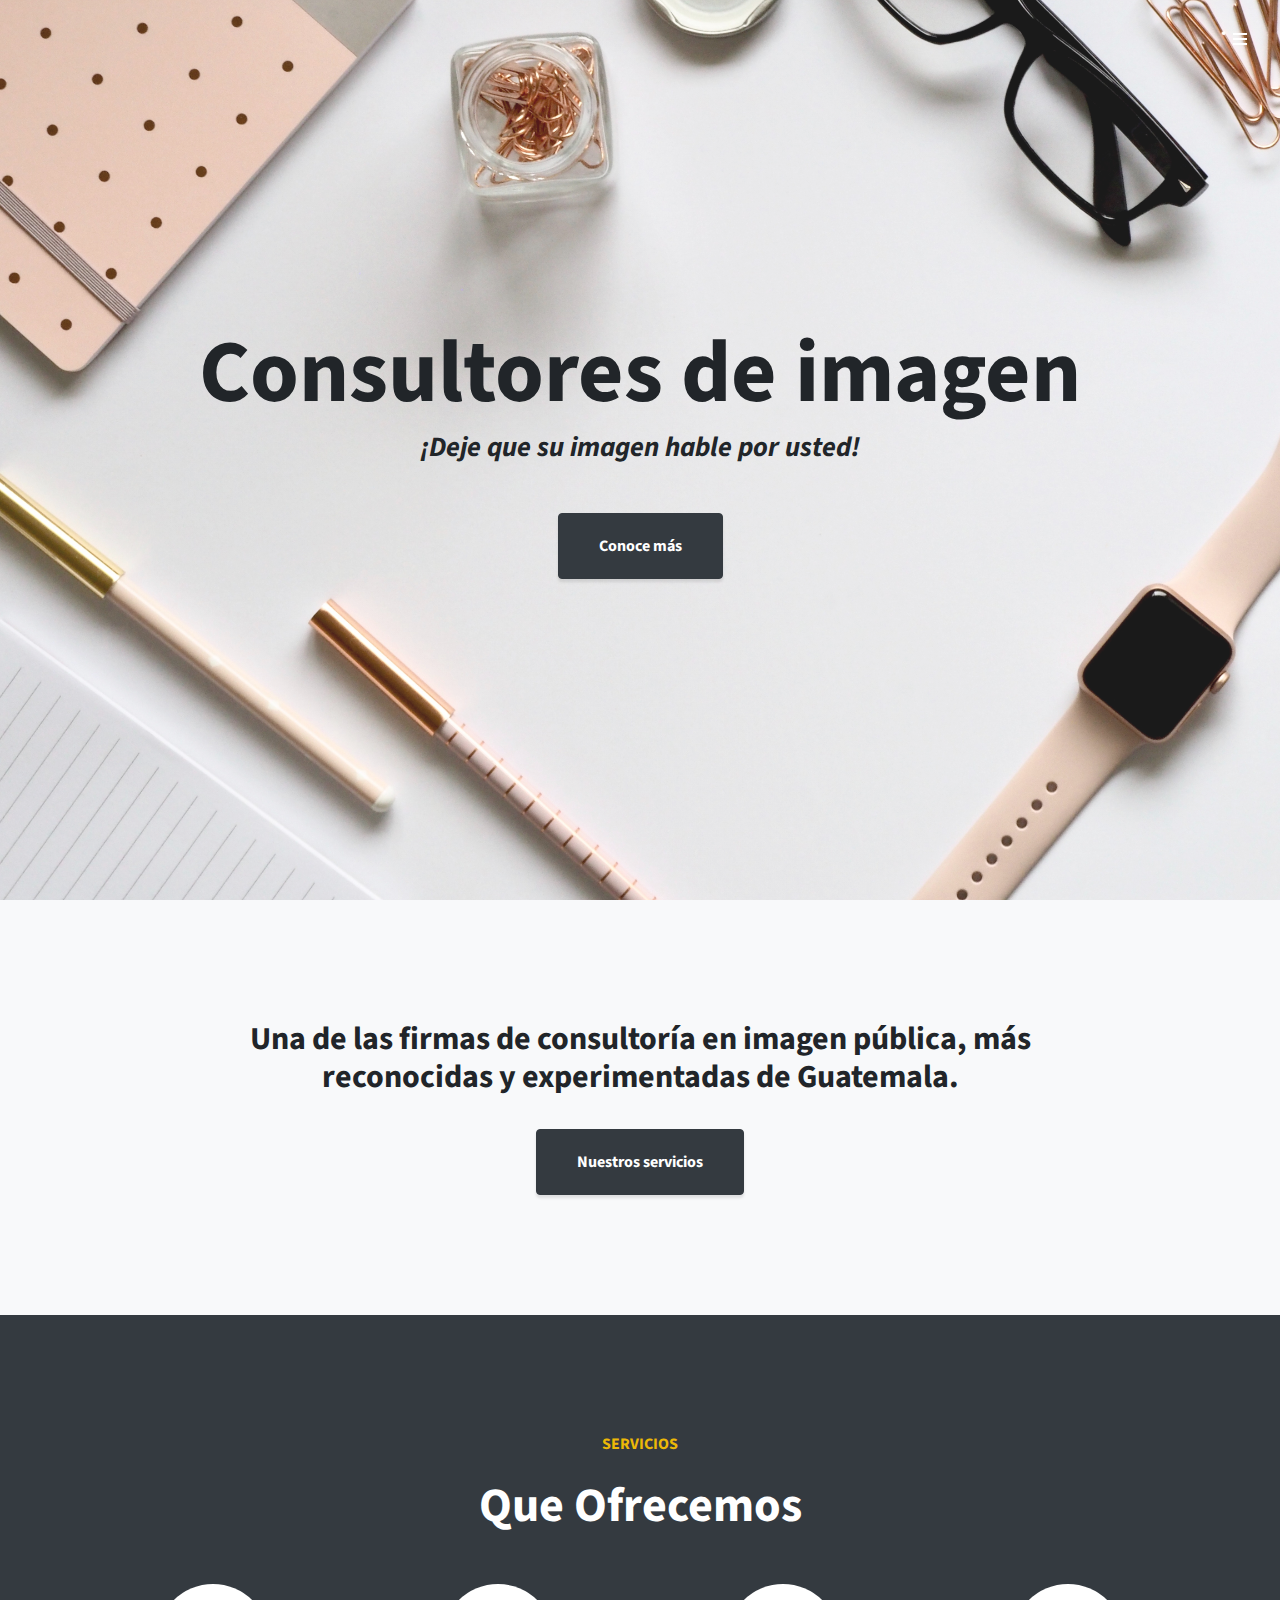
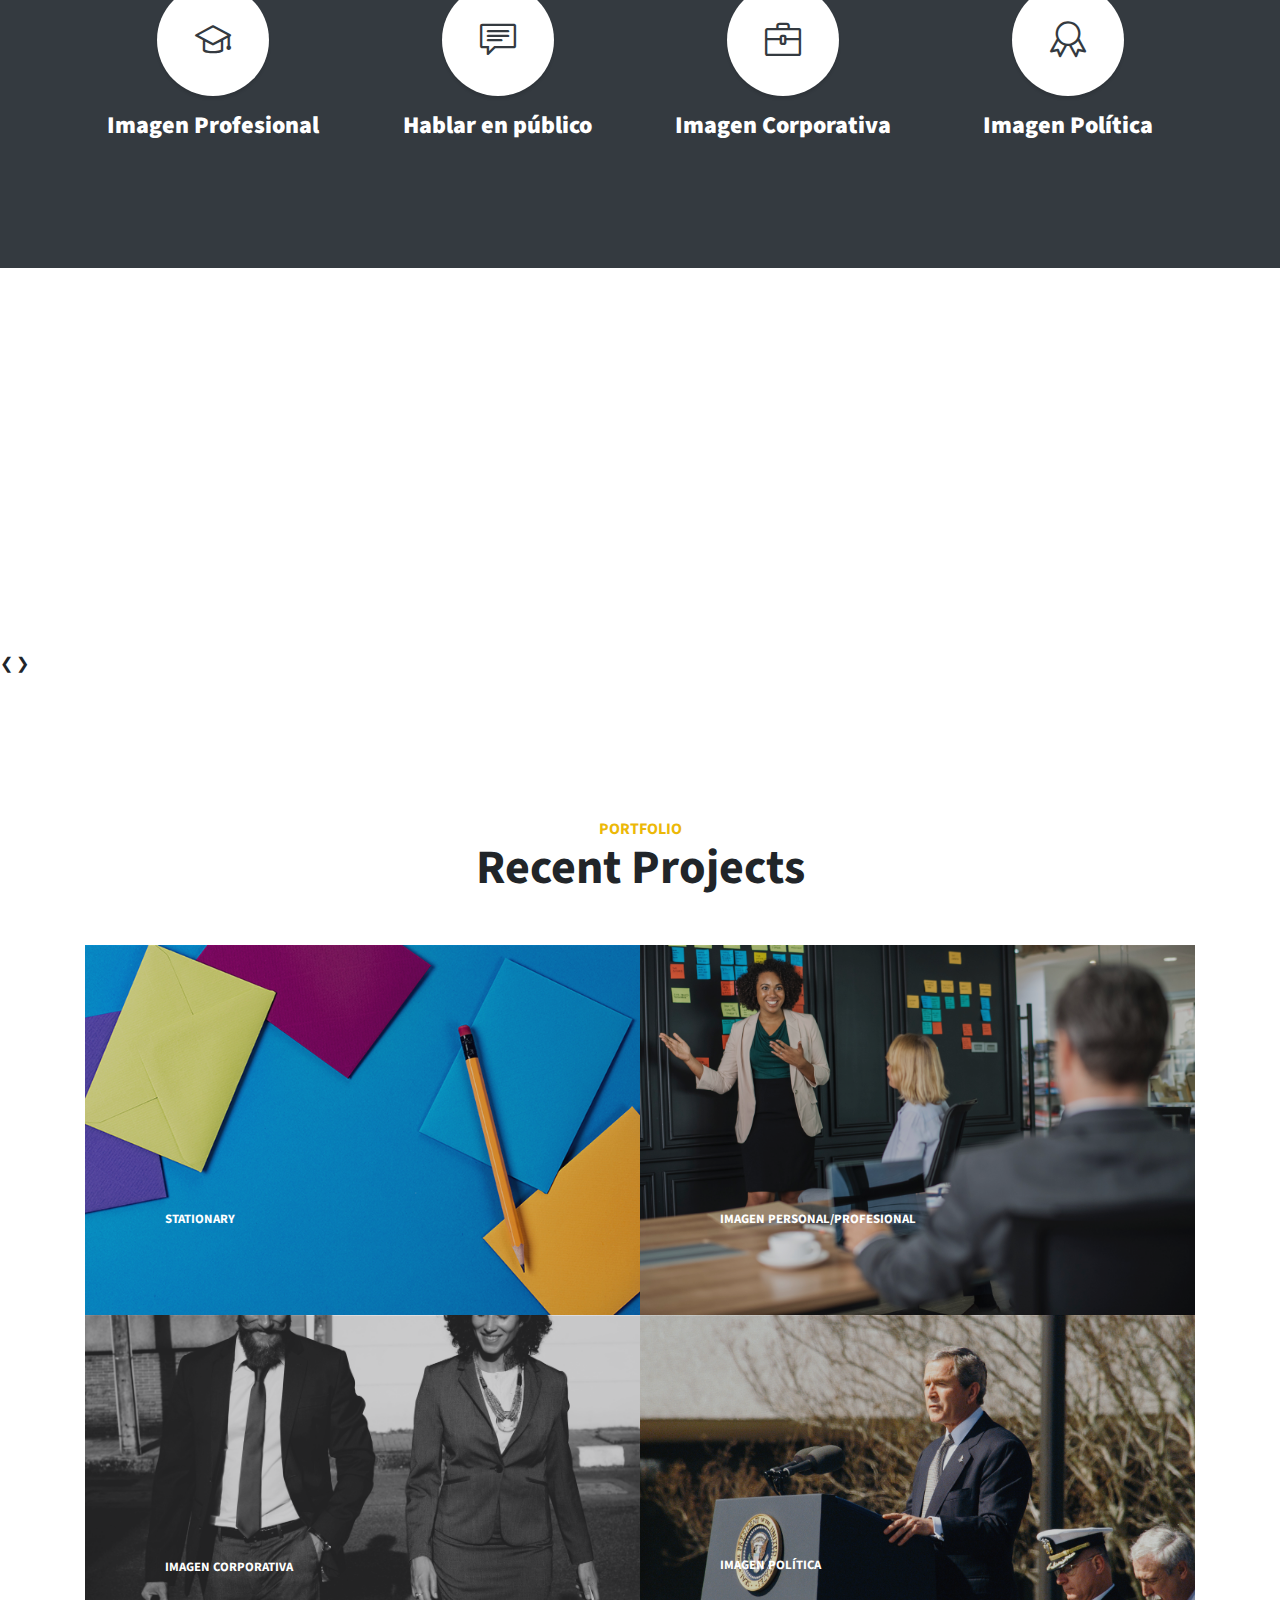
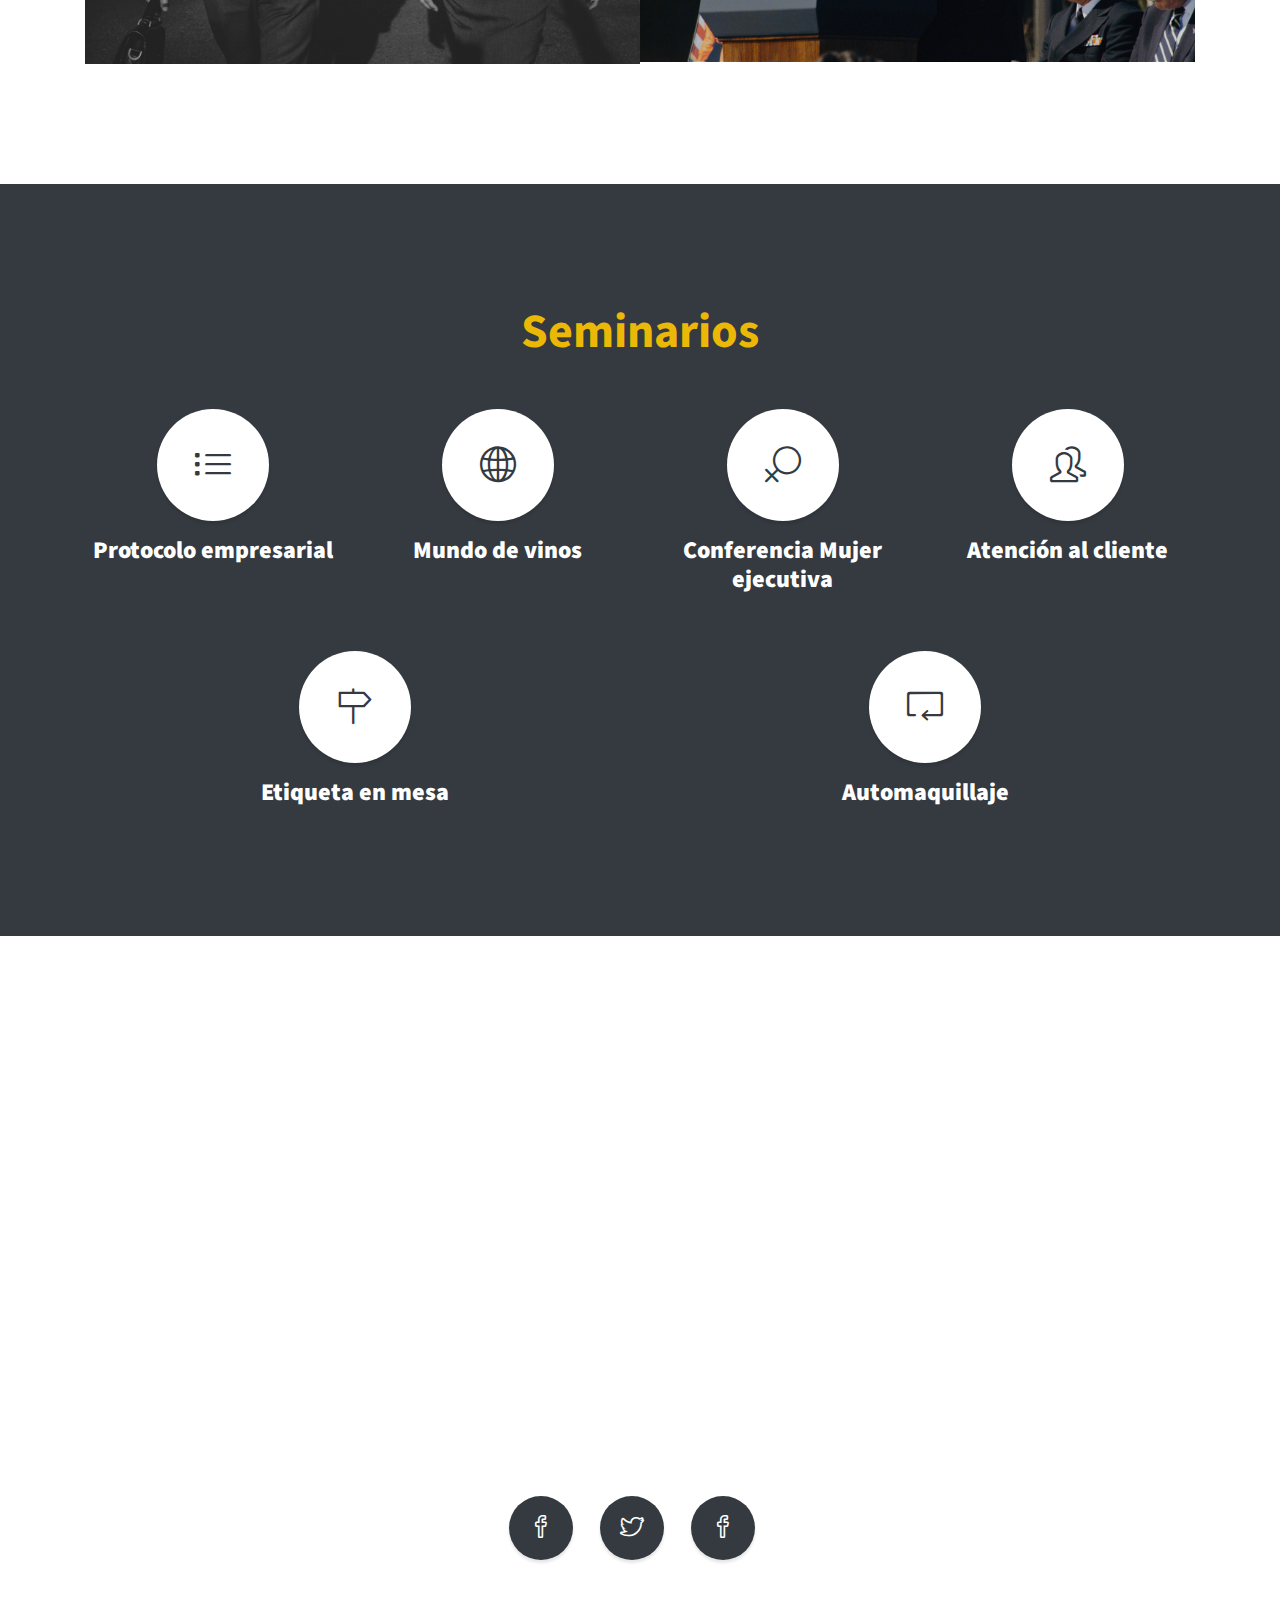
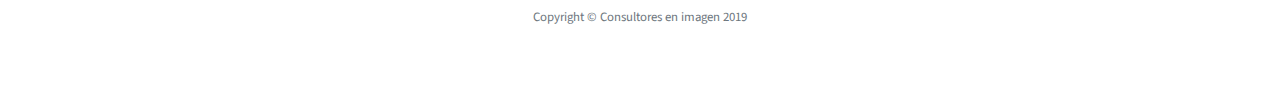
==== commit 2485468b: "cambios en diseño e imagenes" ====
--- a/index.html
+++ b/index.html
@@ -126,15 +126,39 @@
     </div>
   </section>
 
-  <!-- Callout -->
-  <section class="callout">
-    <div class="container text-center">
-      <h2 class="mx-auto mb-5">Welcome to
-        <em>your</em>
-        next website!</h2>
-      <a class="btn btn-dark btn-xl" href="https://startbootstrap.com/template-overviews/stylish-portfolio/">Download Now!</a>
-    </div>
-  </section>
+  <!-- Slideshow container -->
+  <section class="content-section" id="slideshow"></section>
+<div class="slideshow-container">
+
+  <!-- Full-width images with number and caption text -->
+  <div class="mySlides fade">
+    <div class="numbertext">1 / 3</div>
+    <img src="Protesta.jpg" style="width:100%">
+  </div>
+
+  <div class="mySlides fade">
+    <div class="numbertext">2 / 3</div>
+    <img src="radio.jpg" style="width:100%">
+  </div>
+
+  <div class="mySlides fade">
+    <div class="numbertext">3 / 3</div>
+    <img src="ventalibro.jpg" style="width:100%">
+  </div>
+
+  <!-- Next and previous buttons -->
+  <a class="prev" onclick="plusSlides(-1)">&#10094;</a>
+  <a class="next" onclick="plusSlides(1)">&#10095;</a>
+</div>
+<br>
+
+<!-- The dots/circles -->
+<div style="text-align:center">
+  <span class="dot" onclick="currentSlide(1)"></span> 
+  <span class="dot" onclick="currentSlide(2)"></span> 
+  <span class="dot" onclick="currentSlide(3)"></span> 
+</div>
+
 
   <!-- Portfolio -->
   <section class="content-section" id="portfolio">
@@ -155,7 +179,7 @@
           </a>
         </div>
         <div class="col-lg-6">
-          <a class="portfolio-item" href="./otro.html">
+          <a class="portfolio-item" href="./imagen profesional.html">
             <span class="caption">
               <span class="caption-content">
                 <h2>Imagen personal/profesional</h2>
@@ -165,20 +189,20 @@
           </a>
         </div>
         <div class="col-lg-6">
-          <a class="portfolio-item" href="#">
+          <a class="portfolio-item" href="./imagen corporativa.html">
             <span class="caption">
               <span class="caption-content">
-                <h2>Strawberries</h2>
+                <h2>Imagen corporativa</h2>
               </span>
             </span>
             <img class="img-fluid" src="img/portfolio-3.jpg" alt="">
           </a>
         </div>
         <div class="col-lg-6">
-          <a class="portfolio-item" href="#">
+          <a class="portfolio-item" href="./imagen politica.html">
             <span class="caption">
               <span class="caption-content">
-                <h2>Workspace</h2>
+                <h2>Imagen Política</h2>
               </span>
             </span>
             <img class="img-fluid" src="img/portfolio-4.jpg" alt="">
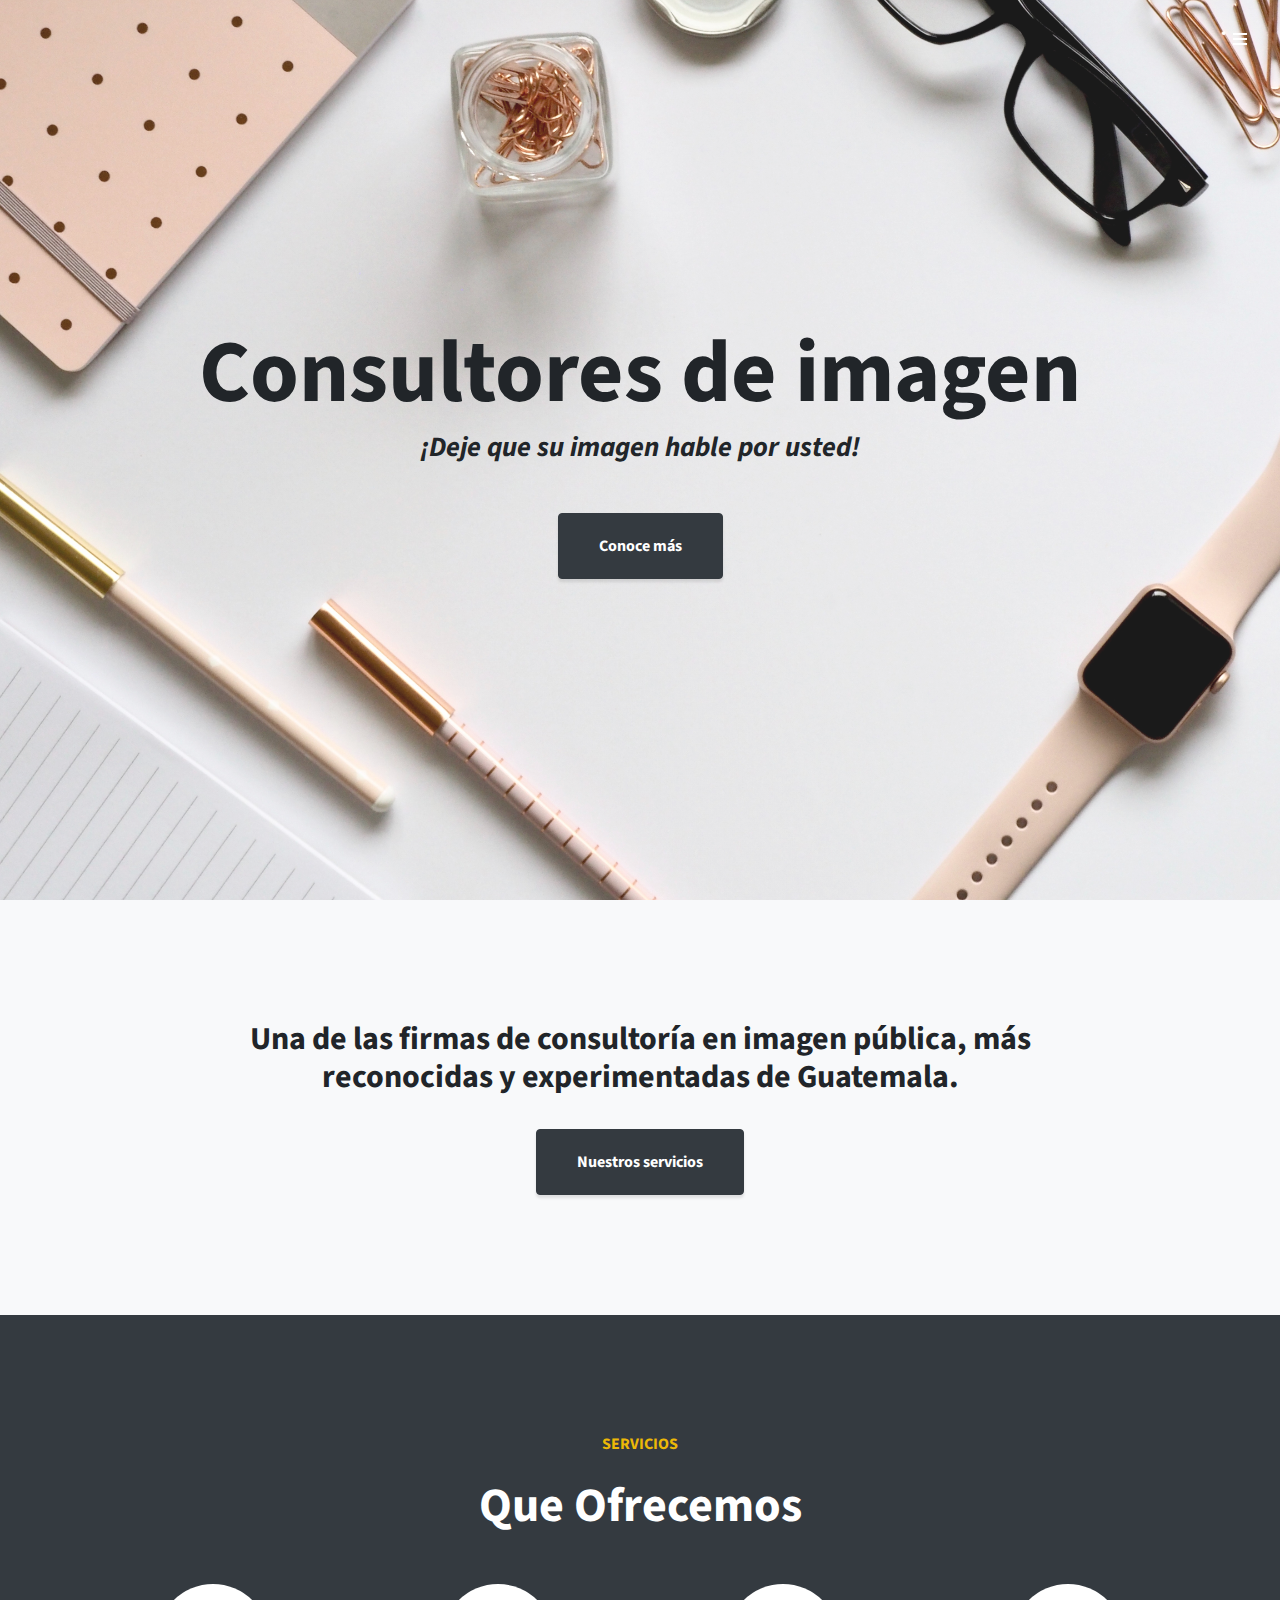
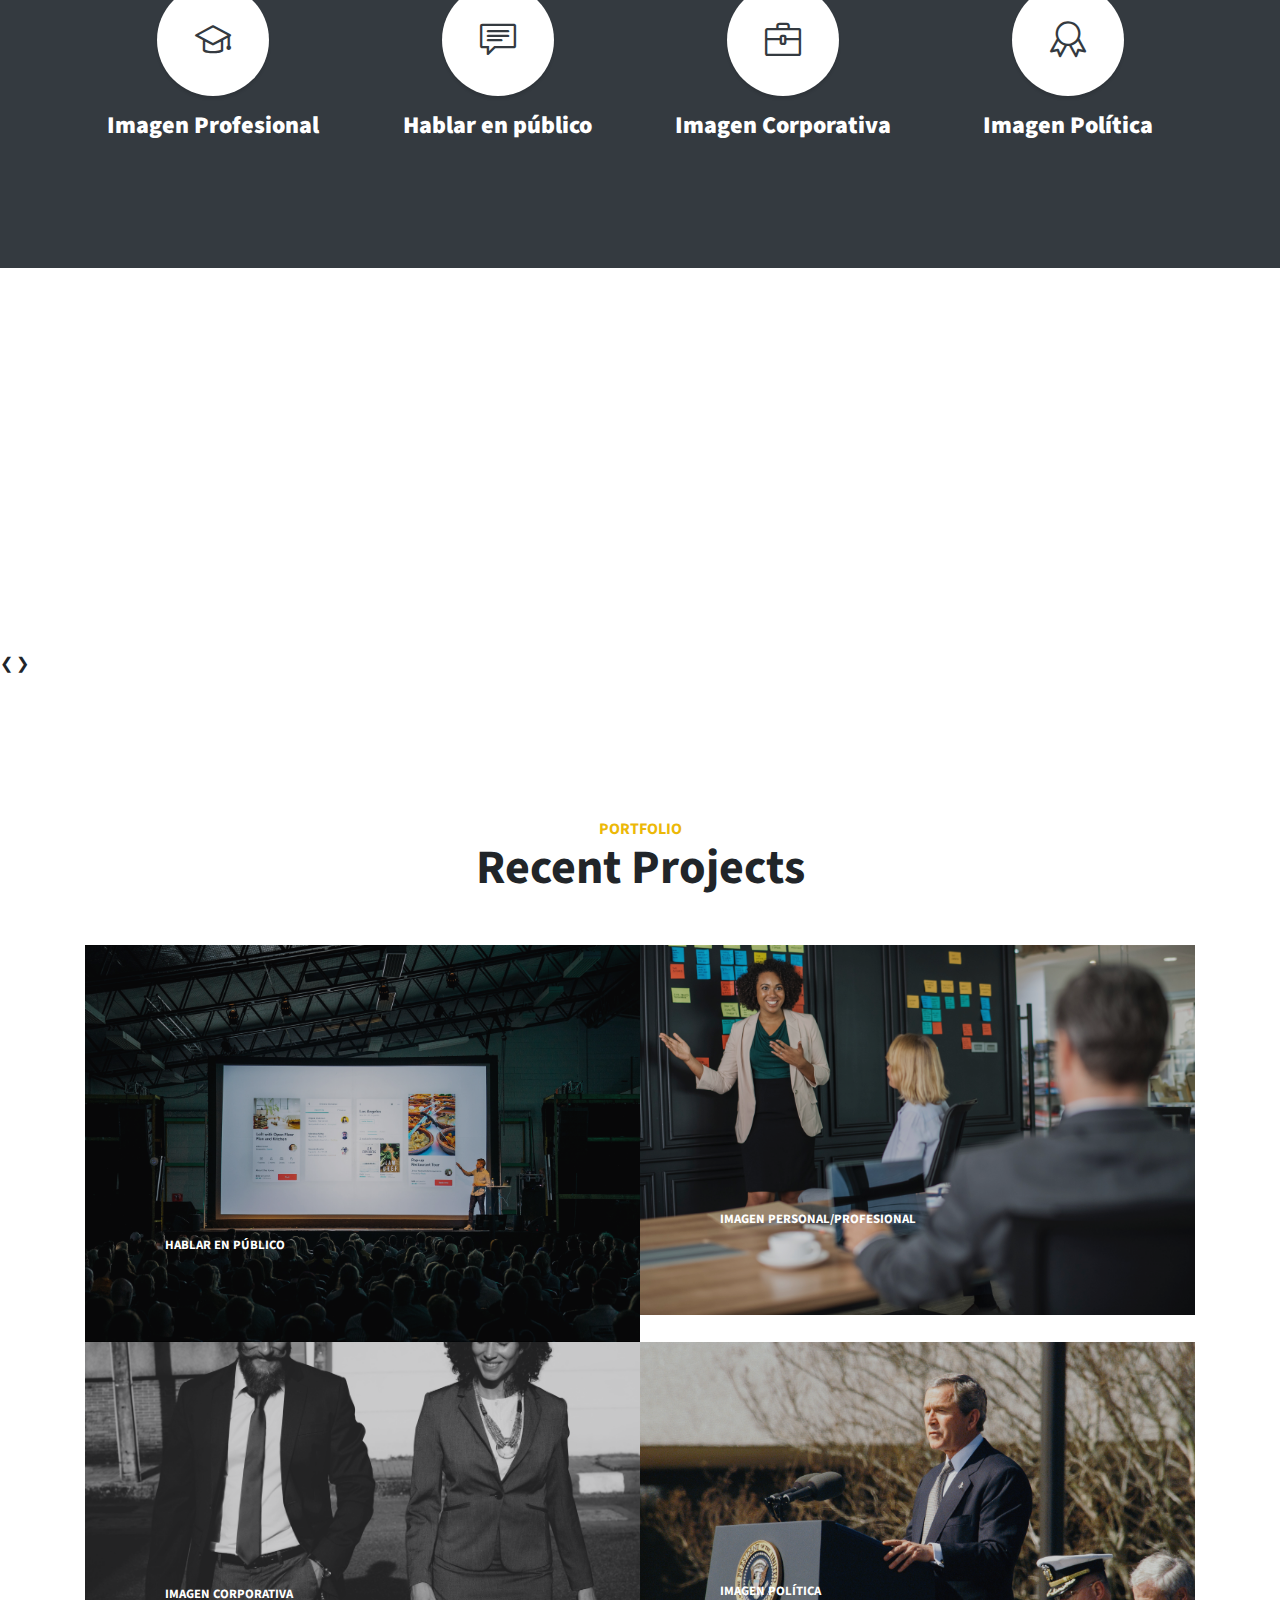
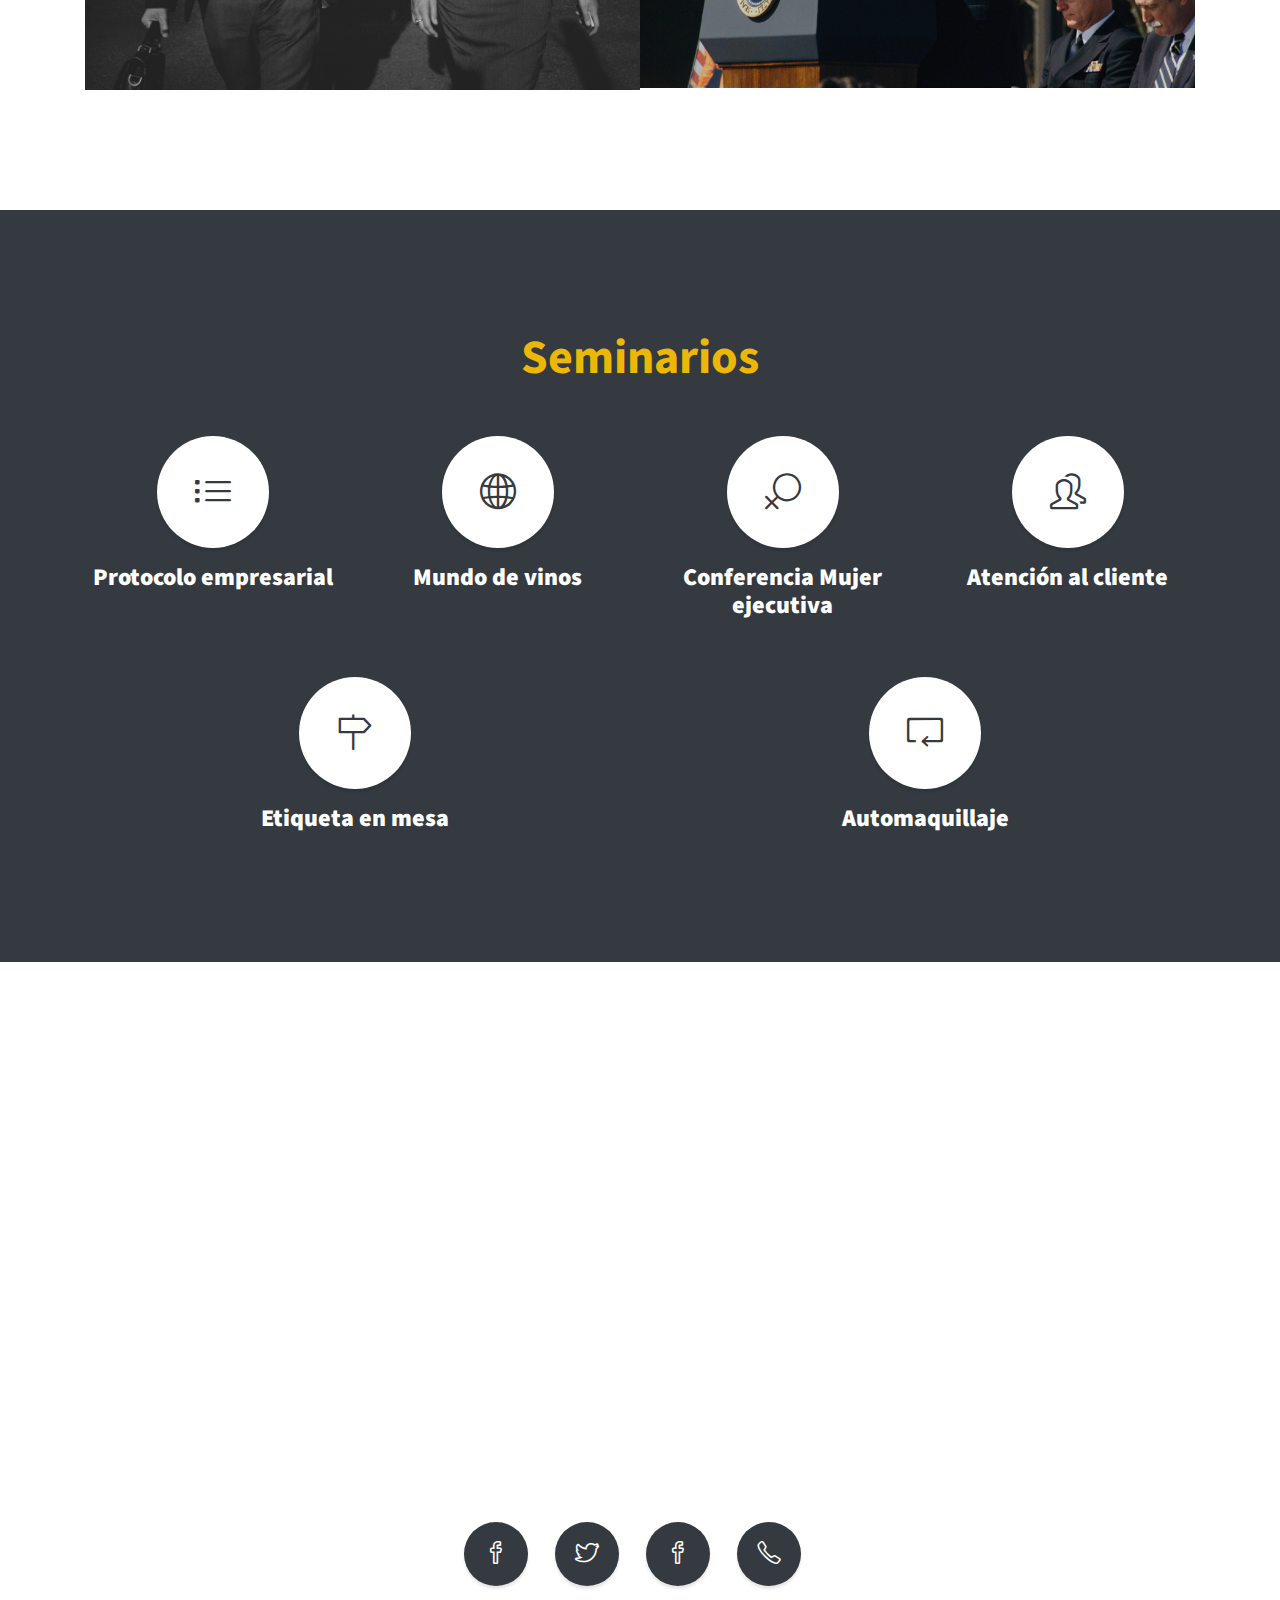
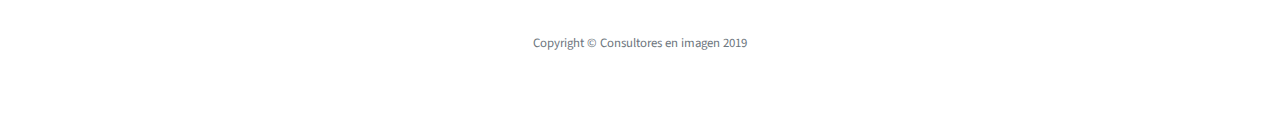
==== commit 8696c0e4: "telefono" ====
--- a/index.html
+++ b/index.html
@@ -169,10 +169,10 @@
       </div>
       <div class="row no-gutters">
         <div class="col-lg-6">
-          <a class="portfolio-item" href="#">
+          <a class="portfolio-item" href="./Hablarpublico.html">
             <span class="caption">
               <span class="caption-content">
-                <h2>Stationary</h2>
+                <h2>Hablar en público</h2>
               </span>
             </span>
             <img class="img-fluid" src="img/portfolio-1.jpg" alt="">
@@ -305,6 +305,11 @@
             <i class="icon-social-facebook"></i>
           </a>
         </li>
+        <li class="list-inline-item">
+          <a class="social-link rounded-circle text-white mr-3" href="50235170394">
+            <i class="icon-phone"></i>
+          </a>
+        </li>
 
           </a>
         </li>
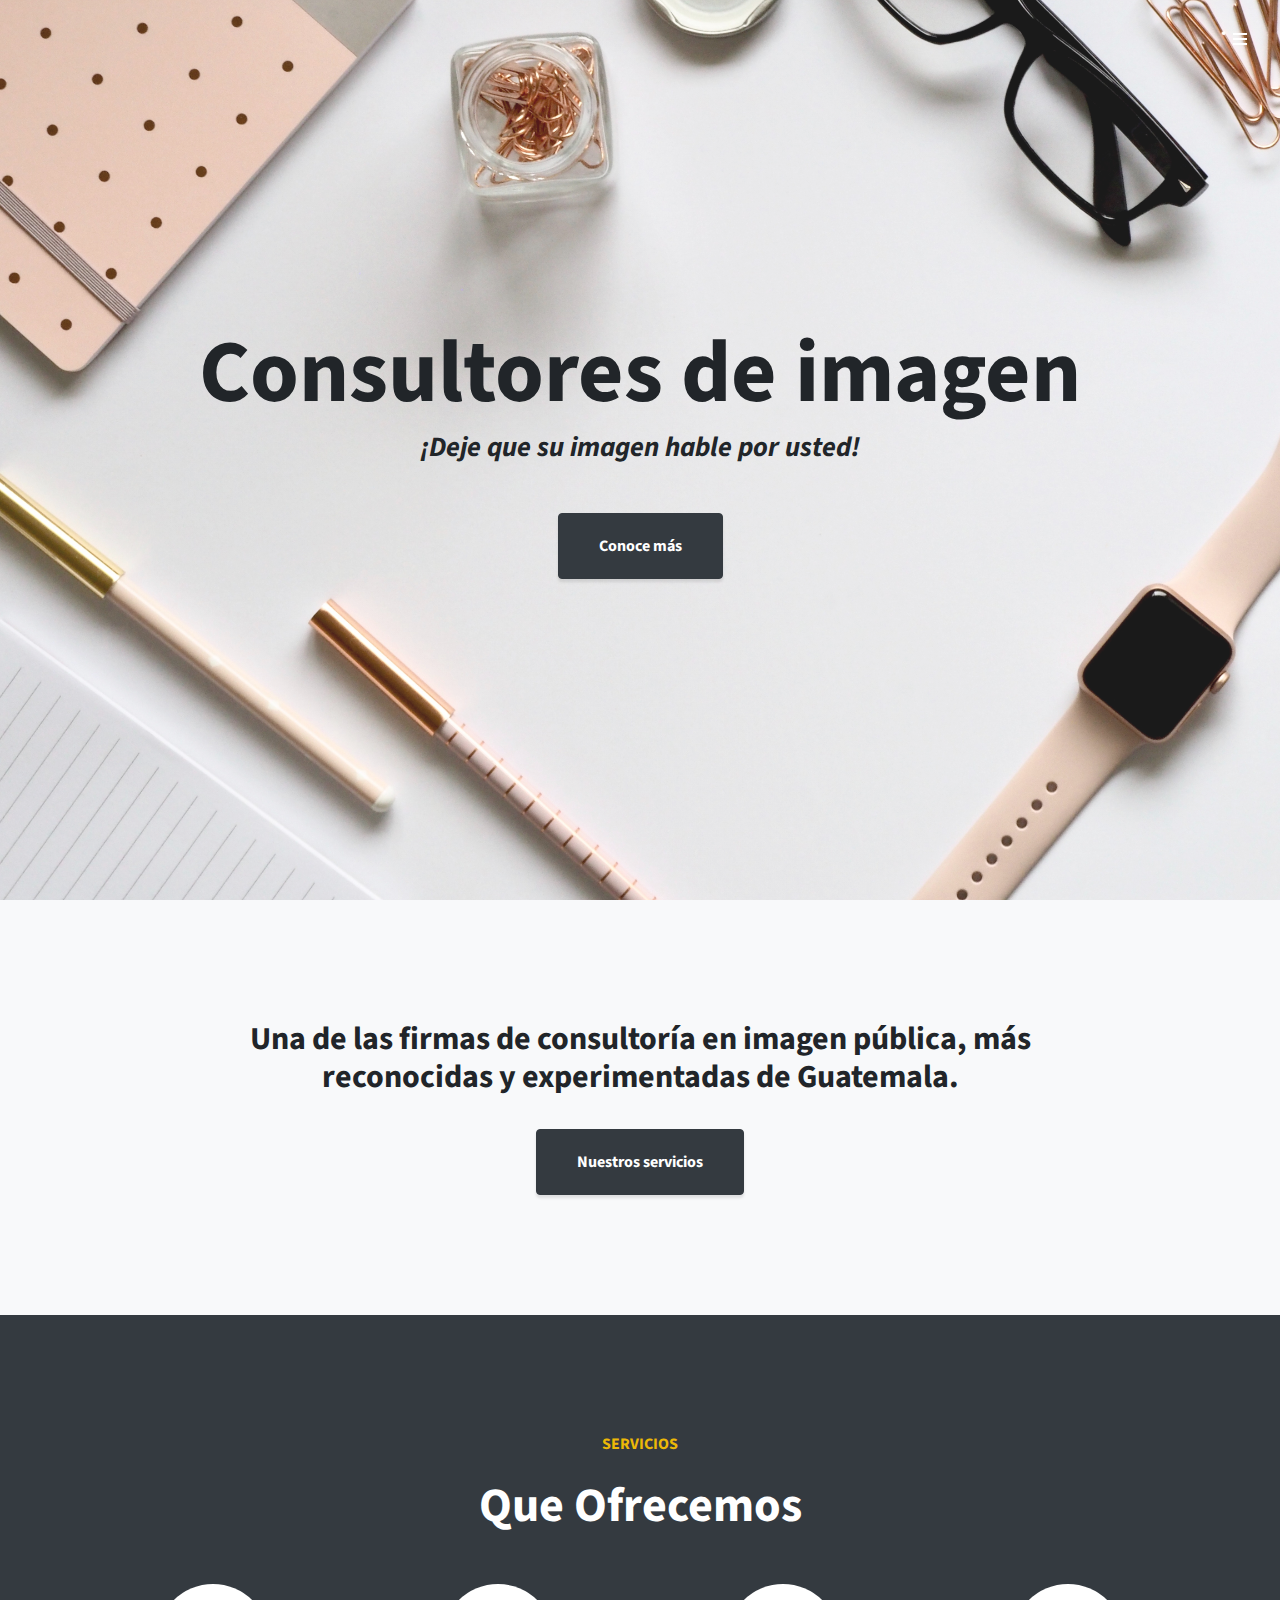
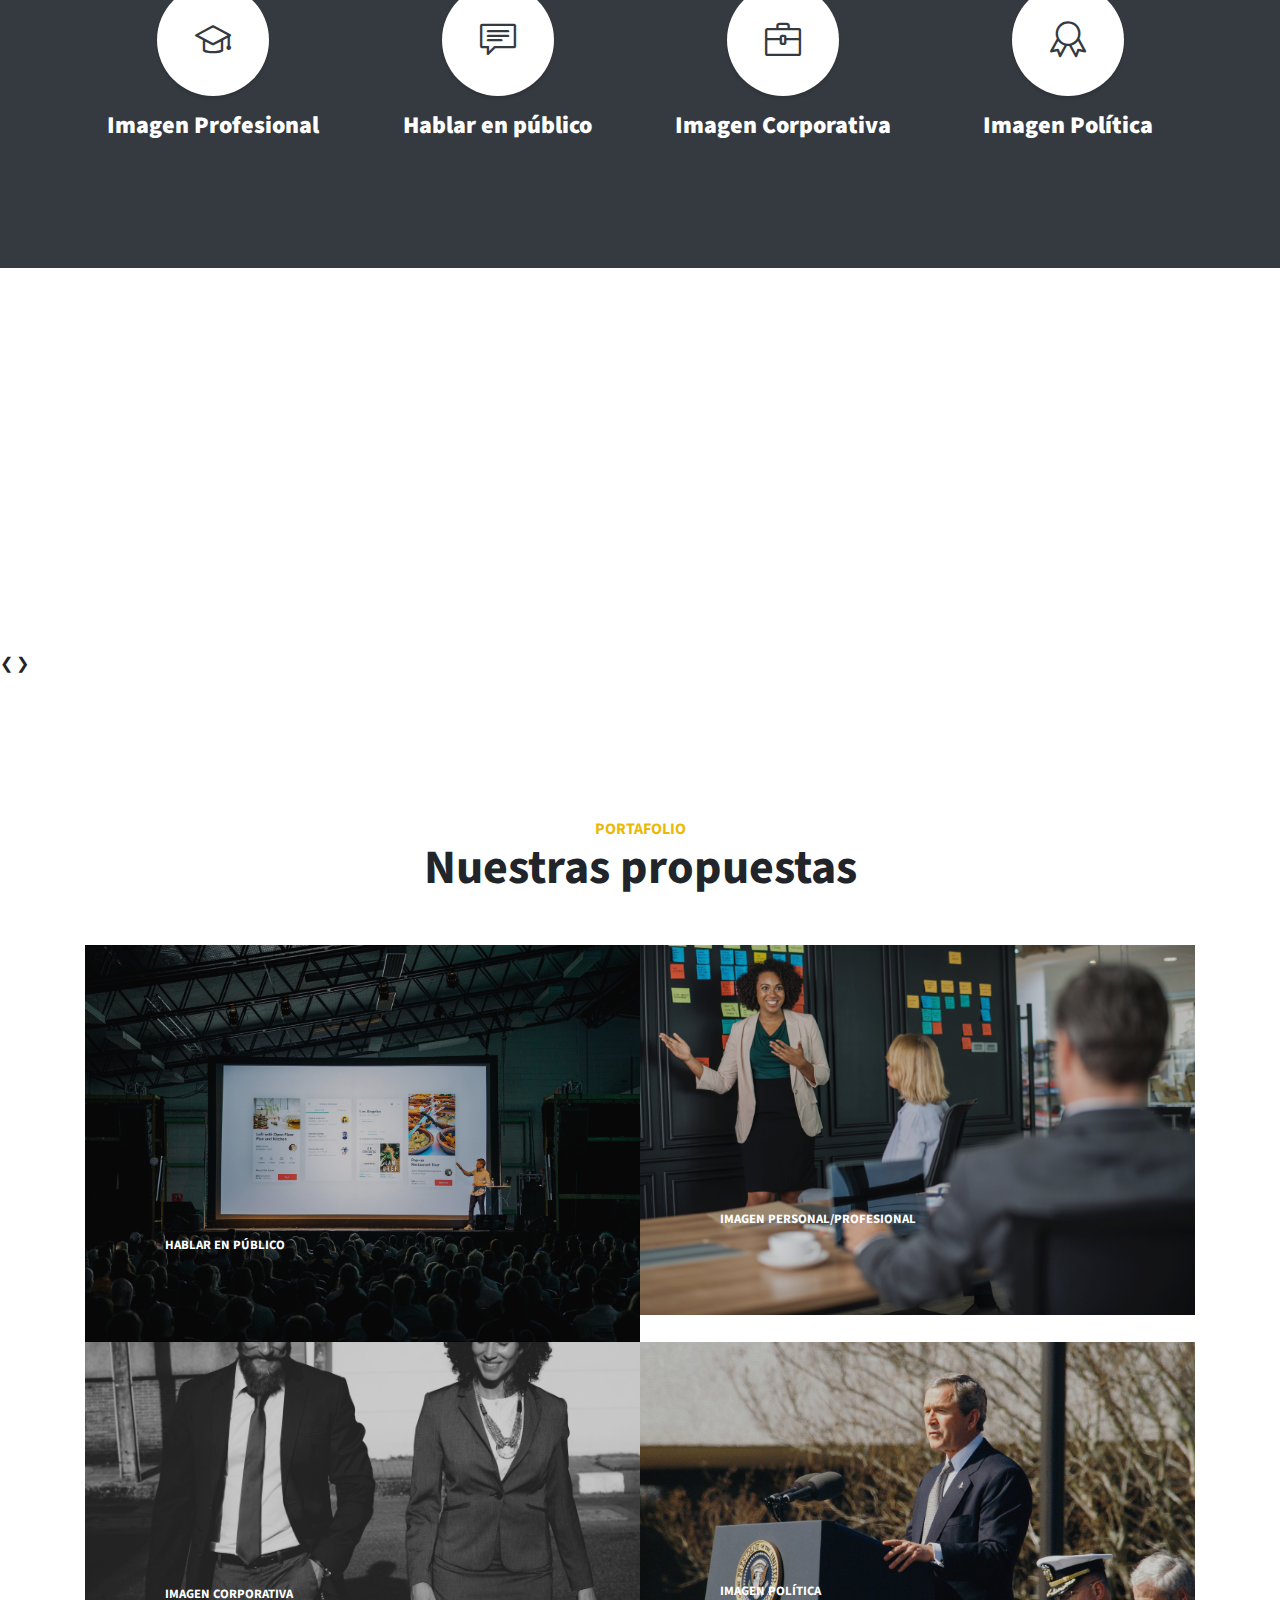
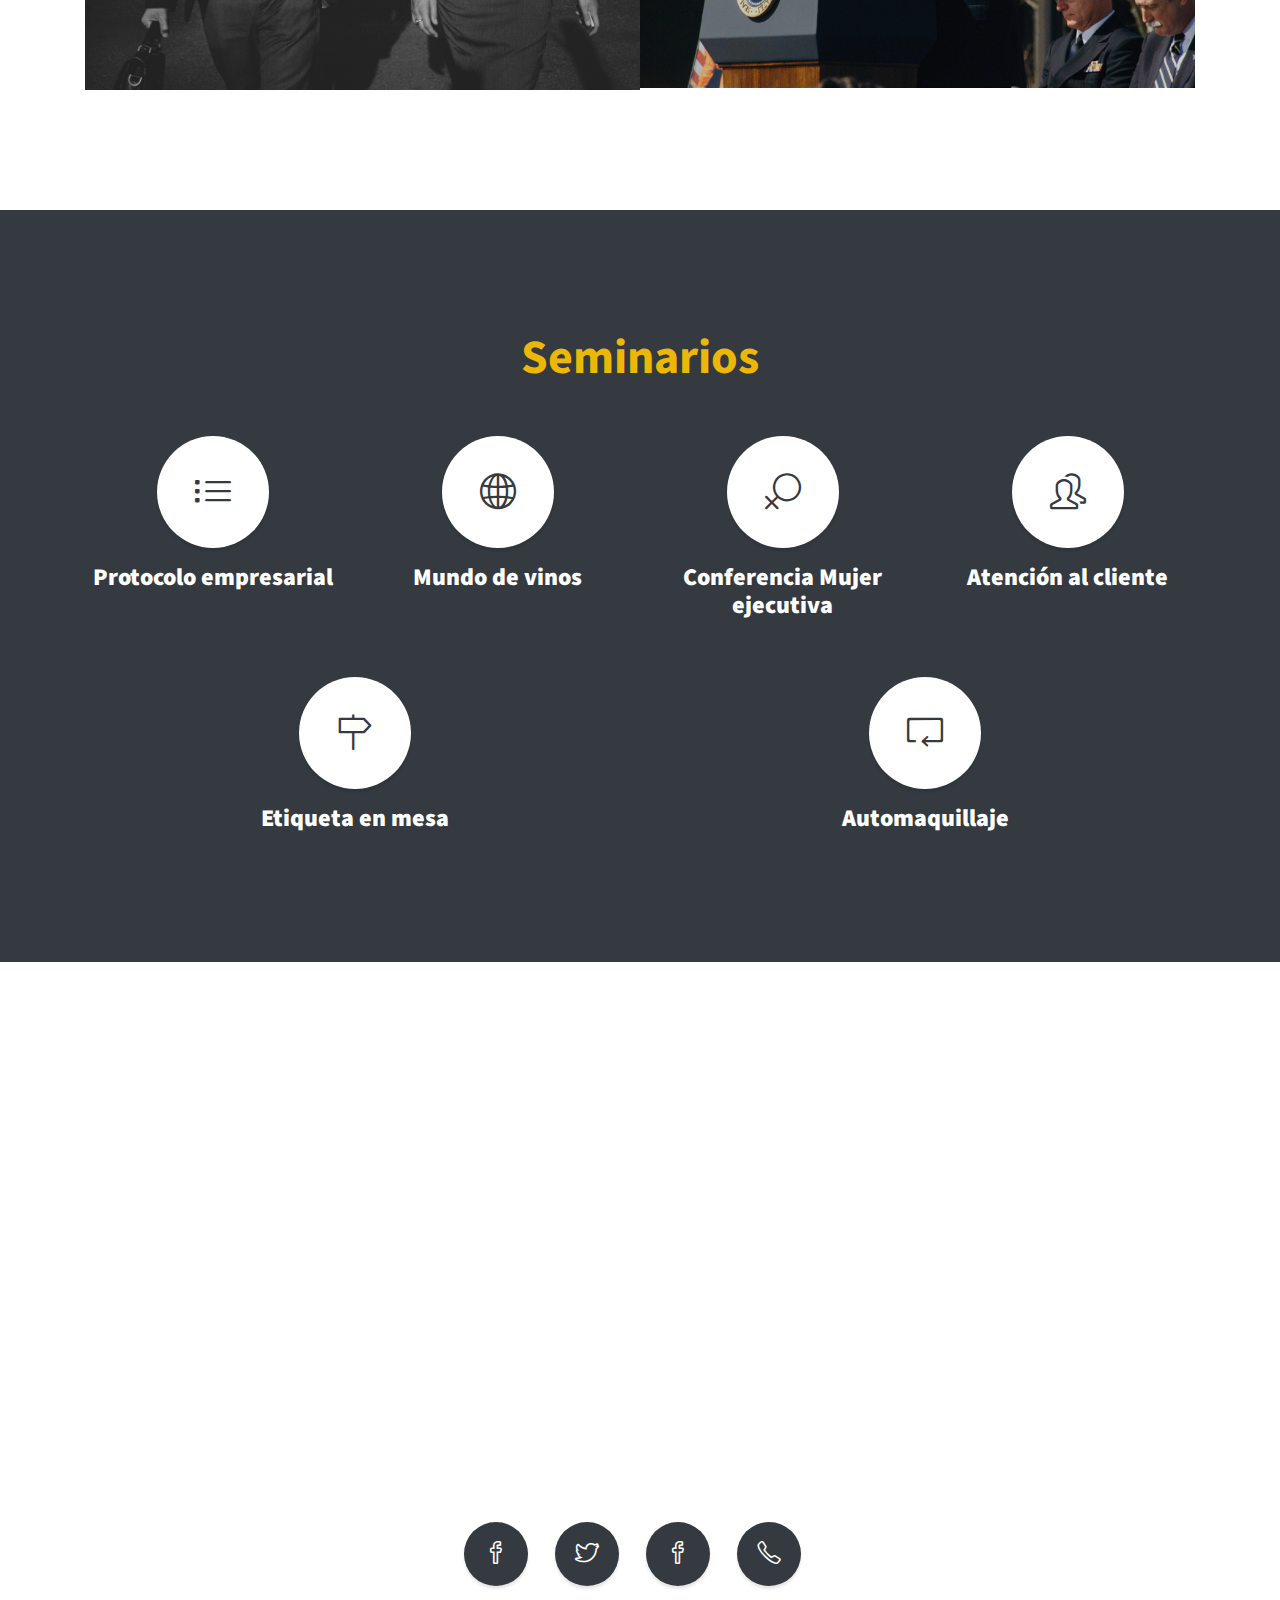
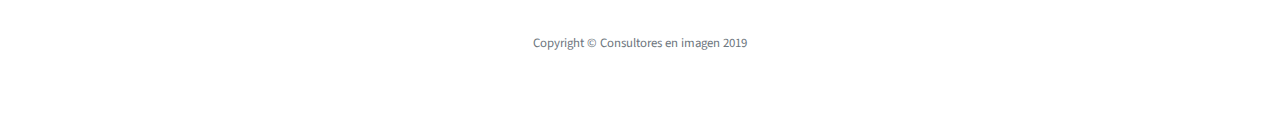
==== commit a3ad124f: "texto mejorado" ====
--- a/index.html
+++ b/index.html
@@ -164,8 +164,8 @@
   <section class="content-section" id="portfolio">
     <div class="container">
       <div class="content-section-heading text-center">
-        <h3 class="text-secondary mb-0">Portfolio</h3>
-        <h2 class="mb-5">Recent Projects</h2>
+        <h3 class="text-secondary mb-0">Portafolio</h3>
+        <h2 class="mb-5">Nuestras propuestas</h2>
       </div>
       <div class="row no-gutters">
         <div class="col-lg-6">
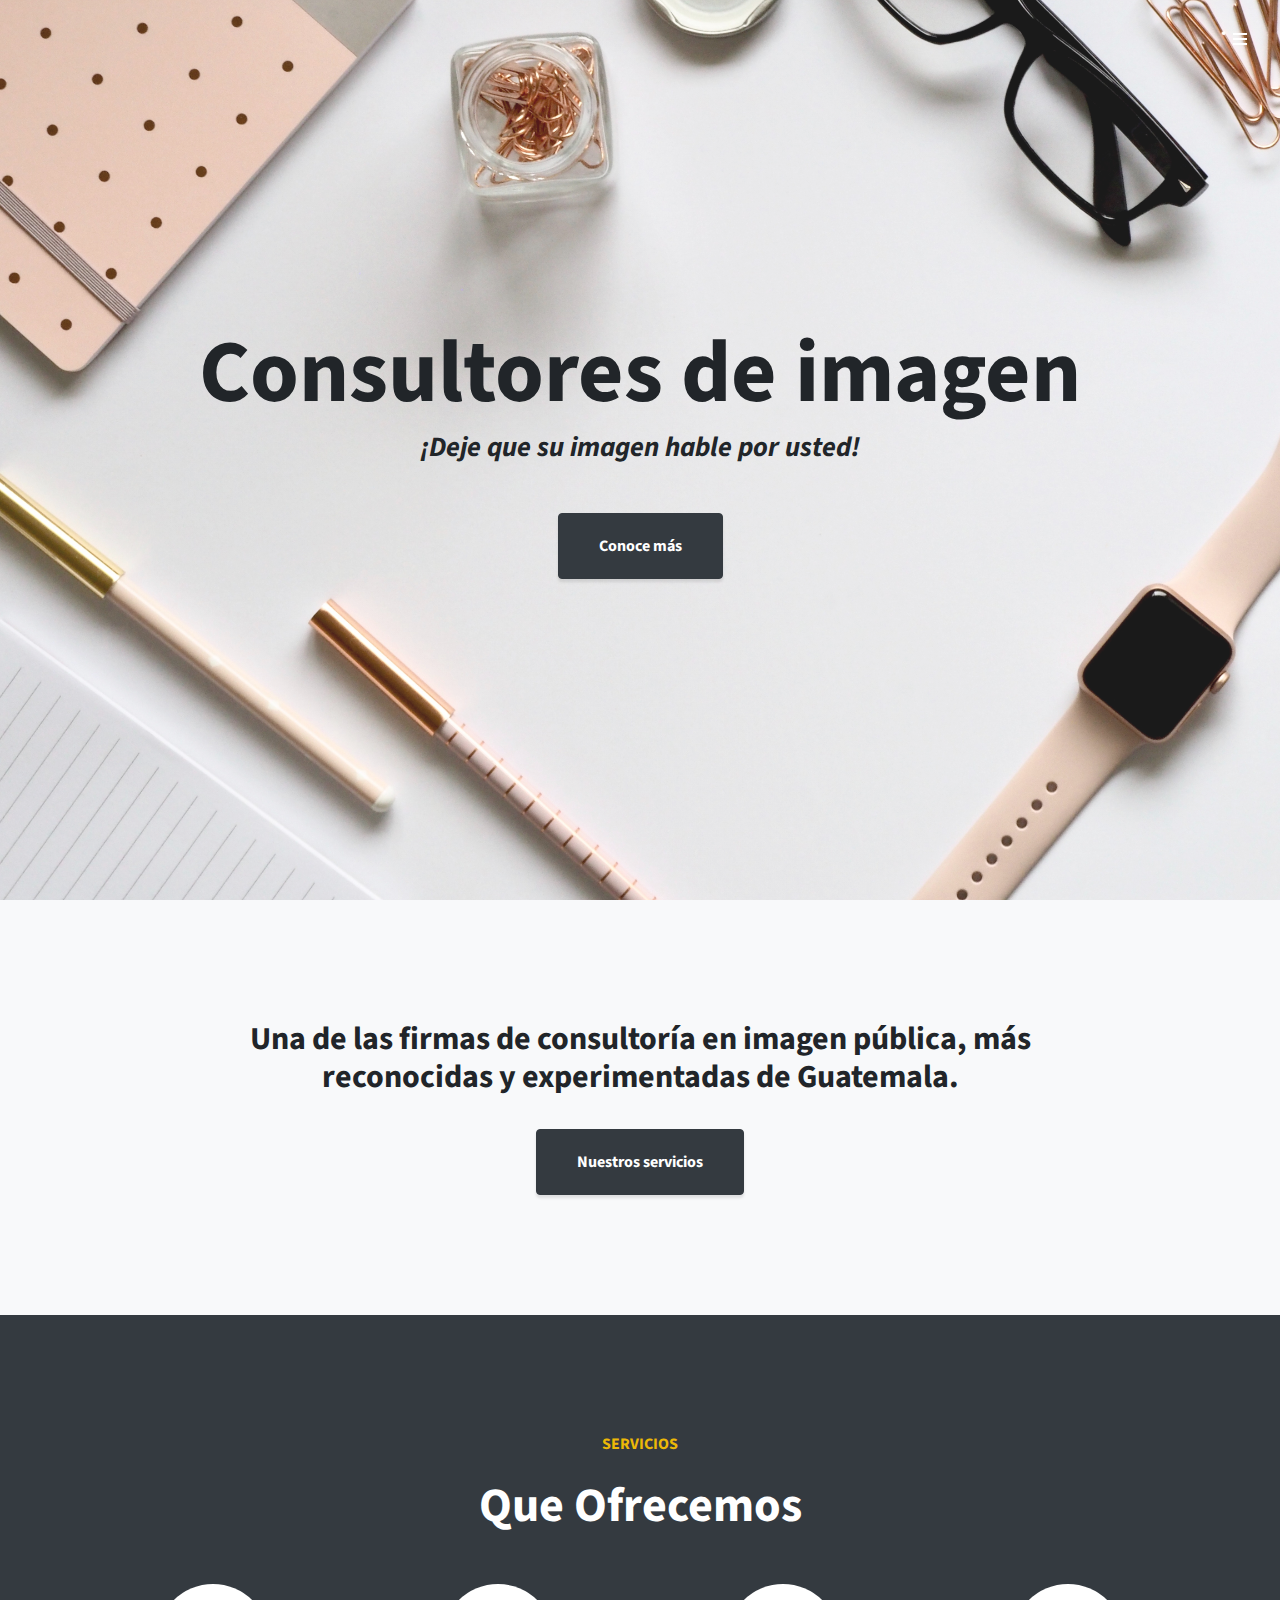
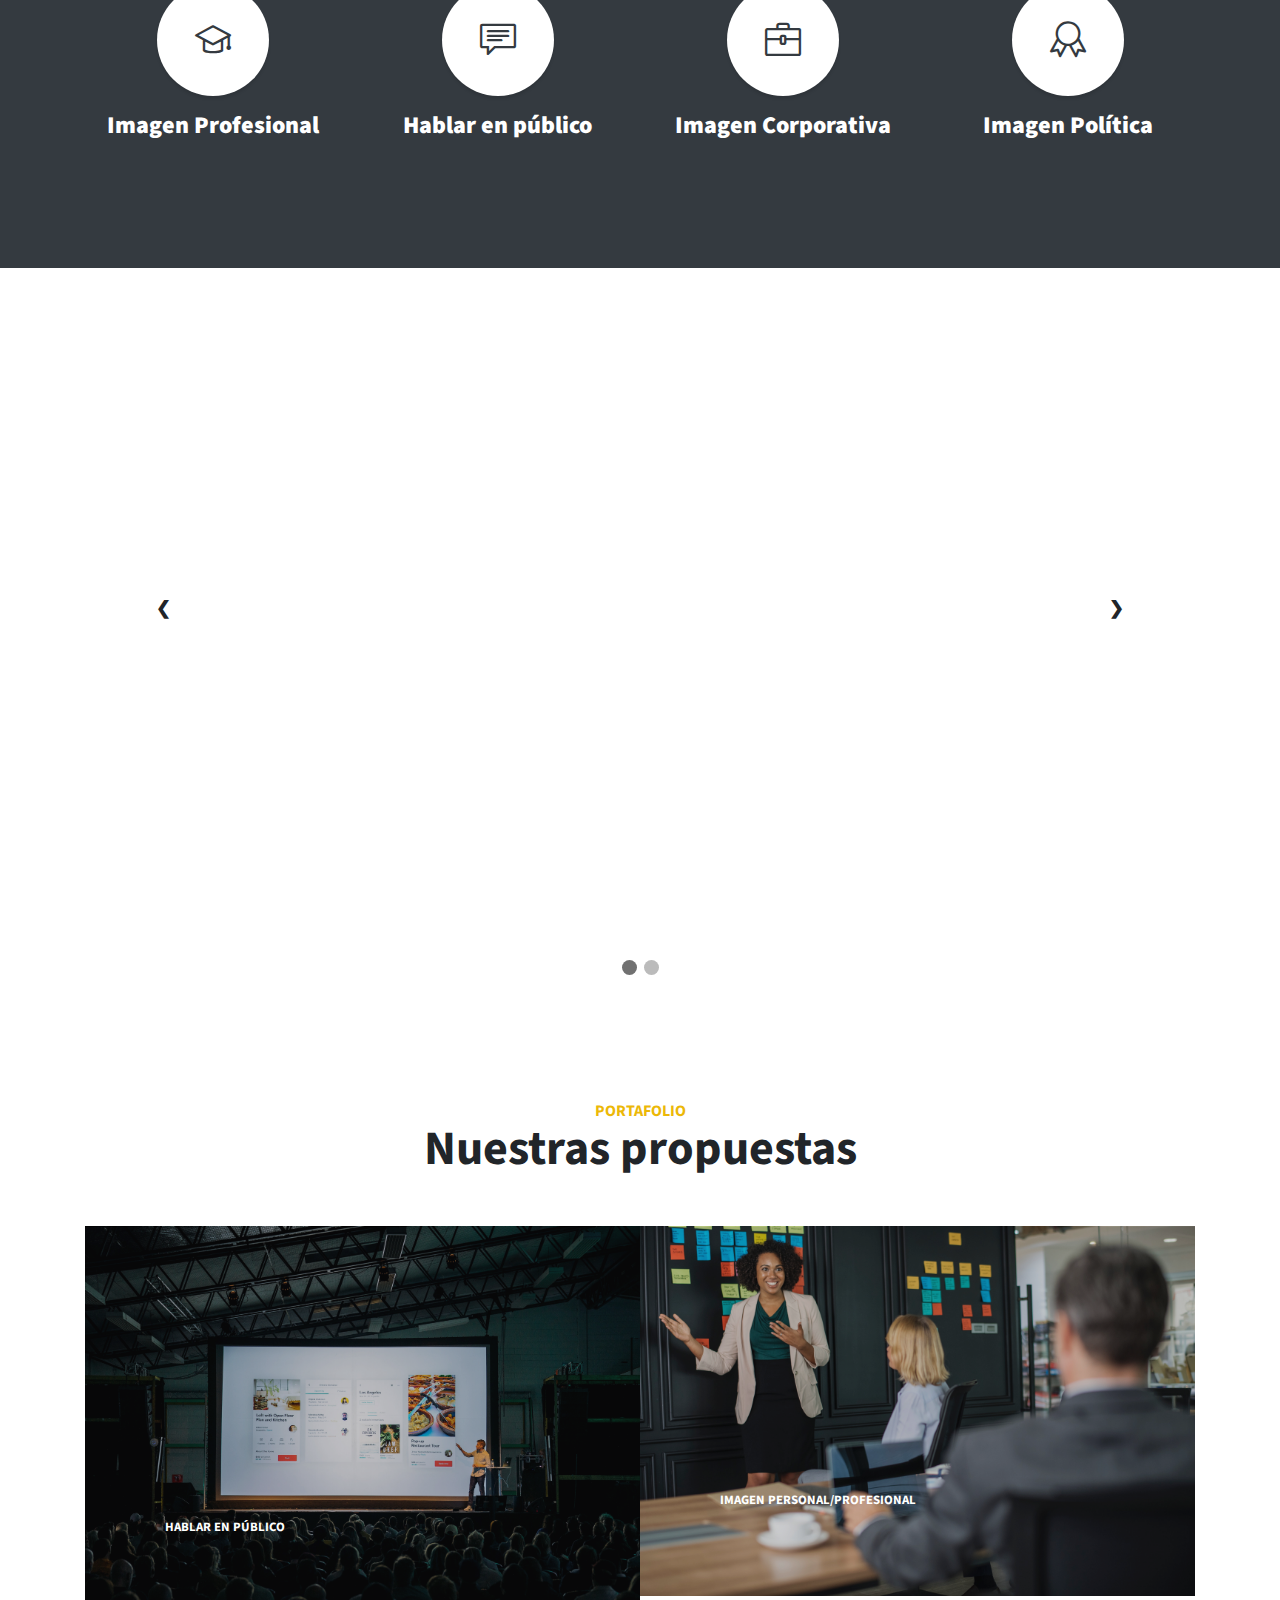
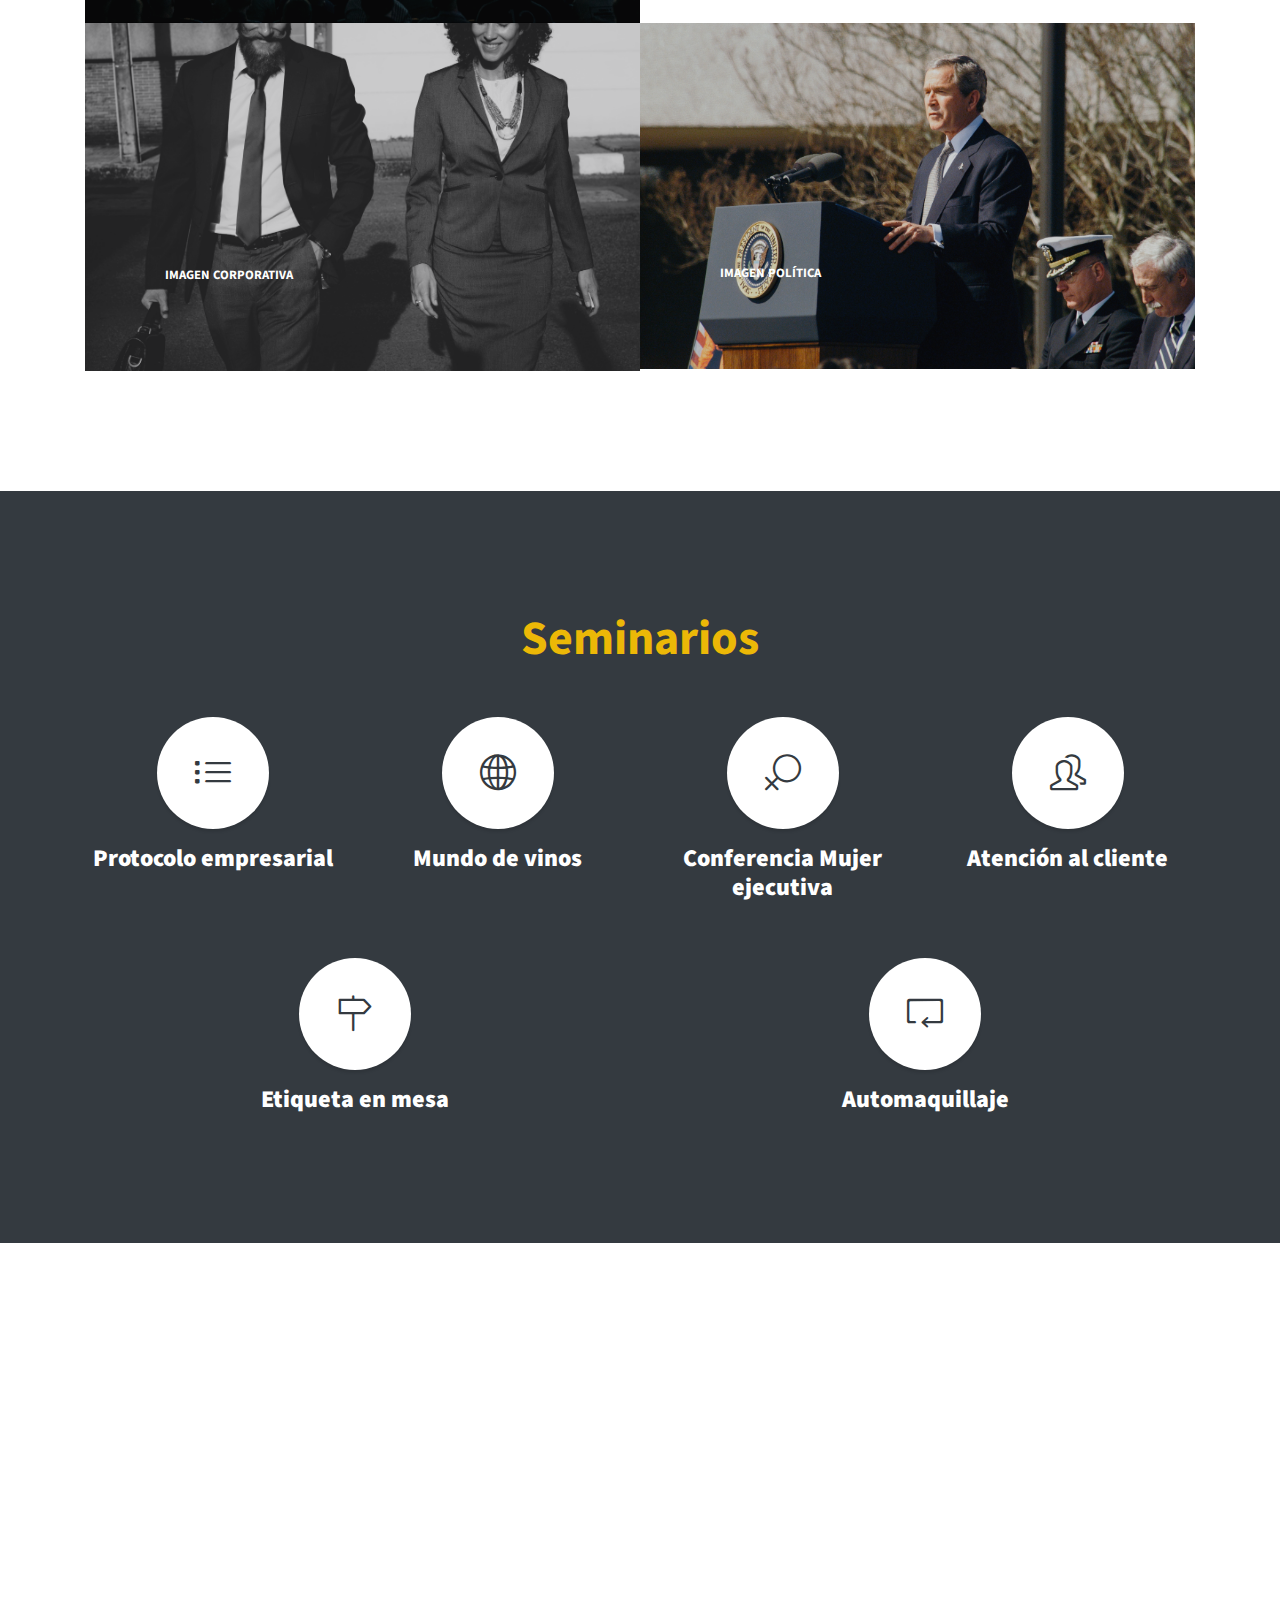
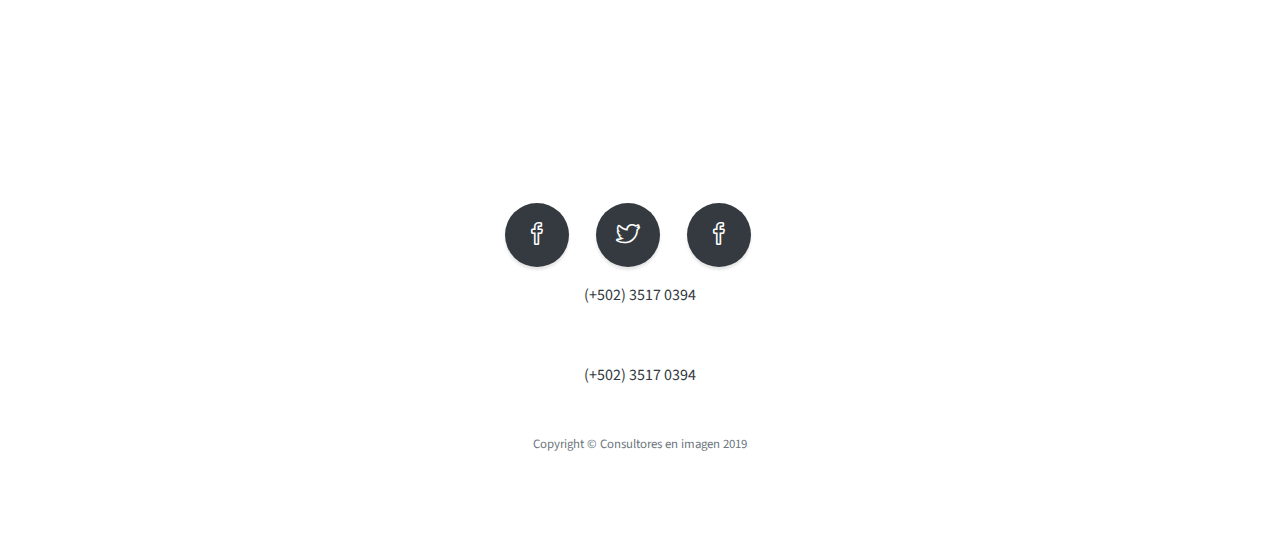
==== commit 8893c8ef: "cambios slideshow" ====
--- a/index.html
+++ b/index.html
@@ -20,6 +20,11 @@
 
   <!-- Custom CSS -->
   <link href="css/stylish-portfolio.min.css" rel="stylesheet">
+
+  <!-- Slideshow CSS -->
+  <link href="css/slideshow.css" rel="stylesheet">
+
+
 
 </head>
 
@@ -127,23 +132,20 @@
   </section>
 
   <!-- Slideshow container -->
-  <section class="content-section" id="slideshow"></section>
 <div class="slideshow-container">
 
   <!-- Full-width images with number and caption text -->
+
   <div class="mySlides fade">
-    <div class="numbertext">1 / 3</div>
-    <img src="Protesta.jpg" style="width:100%">
+    <div class="numbertext">1 / 2</div>
+    <img src="img/radio.jpg" style="width:100%">
+    <div class="text">Radio</div>
   </div>
 
   <div class="mySlides fade">
-    <div class="numbertext">2 / 3</div>
-    <img src="radio.jpg" style="width:100%">
-  </div>
-
-  <div class="mySlides fade">
-    <div class="numbertext">3 / 3</div>
-    <img src="ventalibro.jpg" style="width:100%">
+    <div class="numbertext">2 / 2</div>
+    <img src="img/ventalibro.jpg" style="width:100%">
+    <div class="text">Lanzamiento libro</div>
   </div>
 
   <!-- Next and previous buttons -->
@@ -156,7 +158,6 @@
 <div style="text-align:center">
   <span class="dot" onclick="currentSlide(1)"></span> 
   <span class="dot" onclick="currentSlide(2)"></span> 
-  <span class="dot" onclick="currentSlide(3)"></span> 
 </div>
 
 
@@ -305,10 +306,13 @@
             <i class="icon-social-facebook"></i>
           </a>
         </li>
-        <li class="list-inline-item">
-          <a class="social-link rounded-circle text-white mr-3" href="50235170394">
-            <i class="icon-phone"></i>
-          </a>
+          <a href="50235170394">
+            <p align="left"></p>(+502) 3517 0394</p>
+          </a>
+          <br/>
+          <a href="50235170394">
+              <p align="left"></p>(+502) 3517 0394</p>
+            </a>
         </li>
 
           </a>
@@ -333,6 +337,25 @@
   <!-- Custom scripts for this template -->
   <script src="js/stylish-portfolio.min.js"></script>
 
+  <!-- Custom slideshow -->
+  <script src="js/slideshow.js"></script>
+  <!-- Custom slideshow -->
+  <script>
+    var slideIndex = 0;
+    showSlides();
+    
+    function showSlides() {
+      var i;
+      var slides = document.getElementsByClassName("mySlides");
+      for (i = 0; i < slides.length; i++) {
+        slides[i].style.display = "none"; 
+      }
+      slideIndex++;
+      if (slideIndex > slides.length) {slideIndex = 1} 
+      slides[slideIndex-1].style.display = "block"; 
+      setTimeout(showSlides, 2000); // Change image every 9 seconds
+    }
+  </script>
 </body>
 
 </html>
--- a/css/slideshow.css
+++ b/css/slideshow.css
@@ -0,0 +1,94 @@
+* {box-sizing:border-box}
+
+/* Slideshow container */
+.slideshow-container {
+  max-width: 1000px;
+  position: relative;
+  margin: auto;
+}
+
+/* Hide the images by default */
+.mySlides {
+  display: none;
+}
+
+/* Next & previous buttons */
+.prev, .next {
+  cursor: pointer;
+  position: absolute;
+  top: 50%;
+  width: auto;
+  margin-top: -22px;
+  padding: 16px;
+  color: white;
+  font-weight: bold;
+  font-size: 18px;
+  transition: 0.6s ease;
+  border-radius: 0 3px 3px 0;
+  user-select: none;
+}
+
+/* Position the "next button" to the right */
+.next {
+  right: 0;
+  border-radius: 3px 0 0 3px;
+}
+
+/* On hover, add a black background color with a little bit see-through */
+.prev:hover, .next:hover {
+  background-color: rgba(0,0,0,0.8);
+}
+
+/* Caption text */
+.text {
+  color: #f2f2f2;
+  font-size: 15px;
+  padding: 8px 12px;
+  position: absolute;
+  bottom: 8px;
+  width: 100%;
+  text-align: center;
+}
+
+/* Number text (1/3 etc) */
+.numbertext {
+  color: #f2f2f2;
+  font-size: 12px;
+  padding: 8px 12px;
+  position: absolute;
+  top: 0;
+}
+
+/* The dots/bullets/indicators */
+.dot {
+  cursor: pointer;
+  height: 15px;
+  width: 15px;
+  margin: 0 2px;
+  background-color: #bbb;
+  border-radius: 50%;
+  display: inline-block;
+  transition: background-color 0.6s ease;
+}
+
+.active, .dot:hover {
+  background-color: #717171;
+}
+
+/* Fading animation */
+.fade {
+  -webkit-animation-name: fade;
+  -webkit-animation-duration: 1.5s;
+  animation-name: fade;
+  animation-duration: 1.5s;
+}
+
+@-webkit-keyframes fade {
+  from {opacity: .4} 
+  to {opacity: 1}
+}
+
+@keyframes fade {
+  from {opacity: .4} 
+  to {opacity: 1}
+}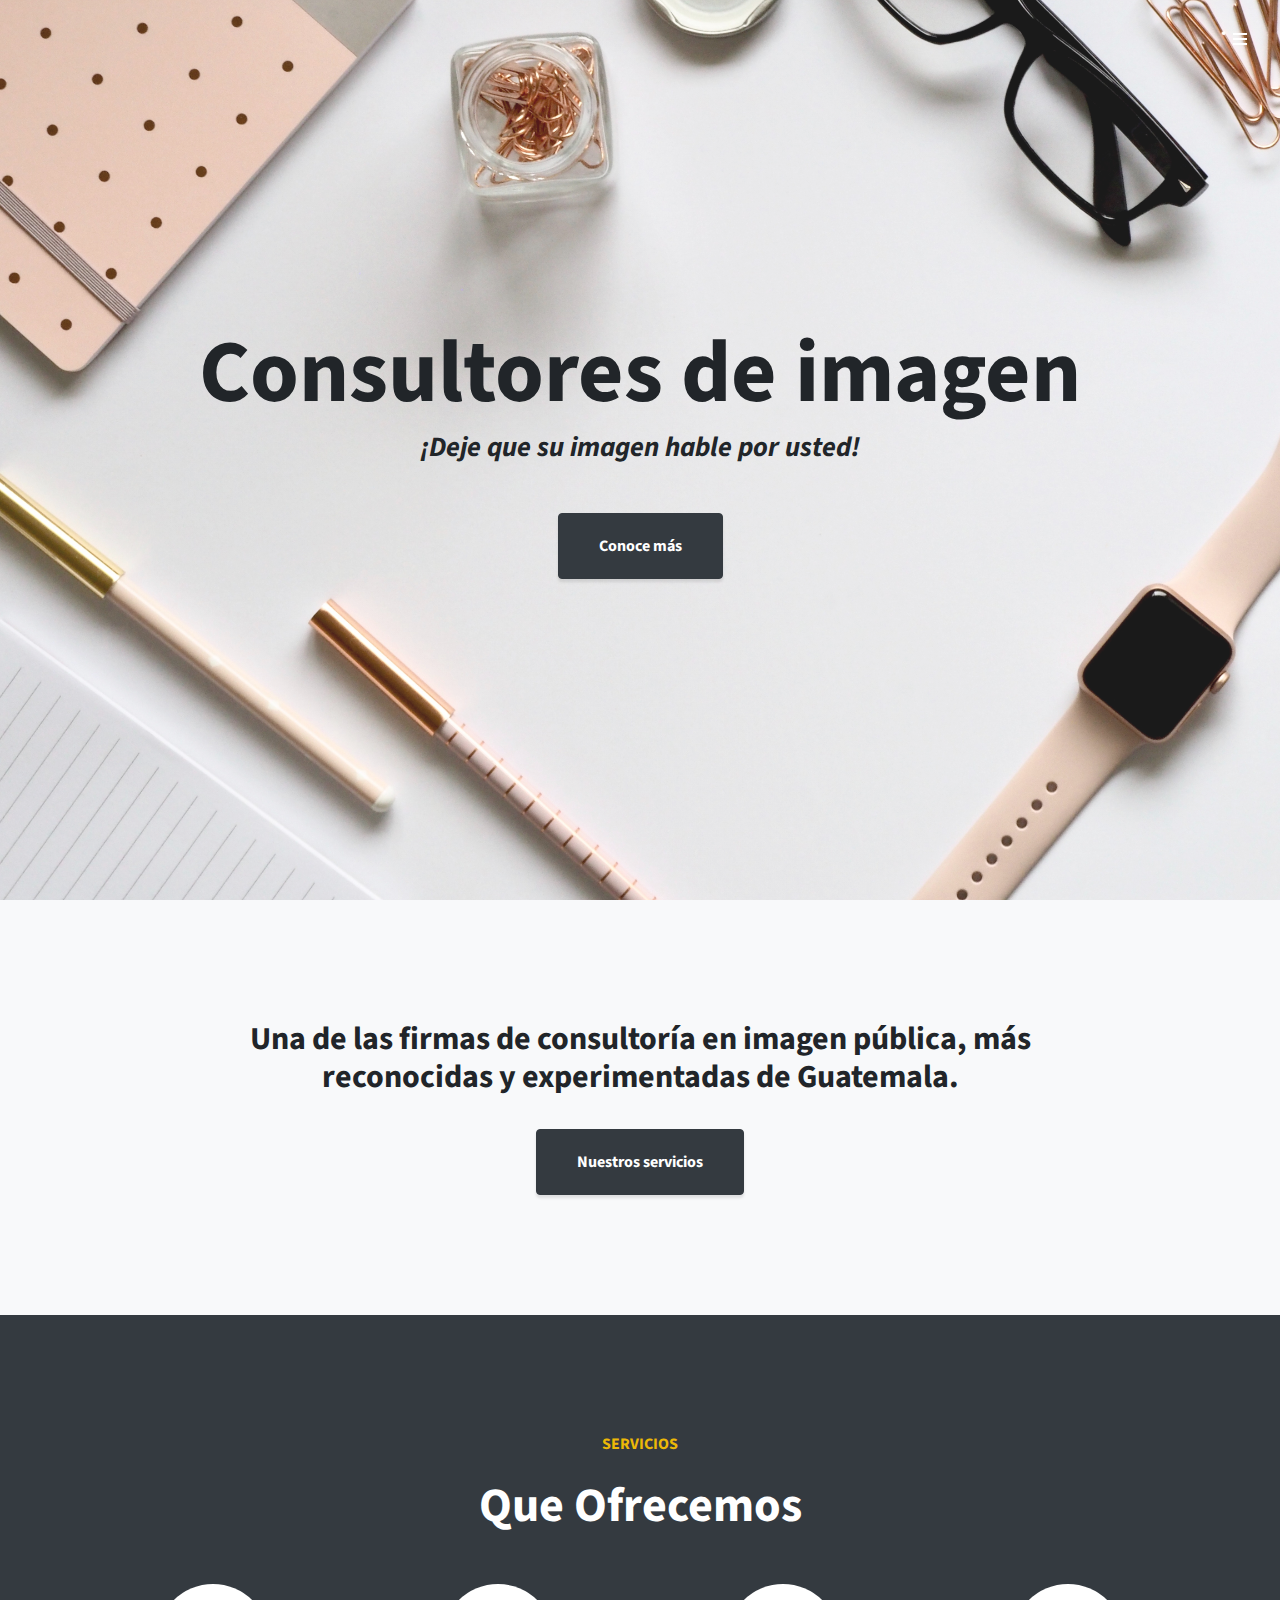
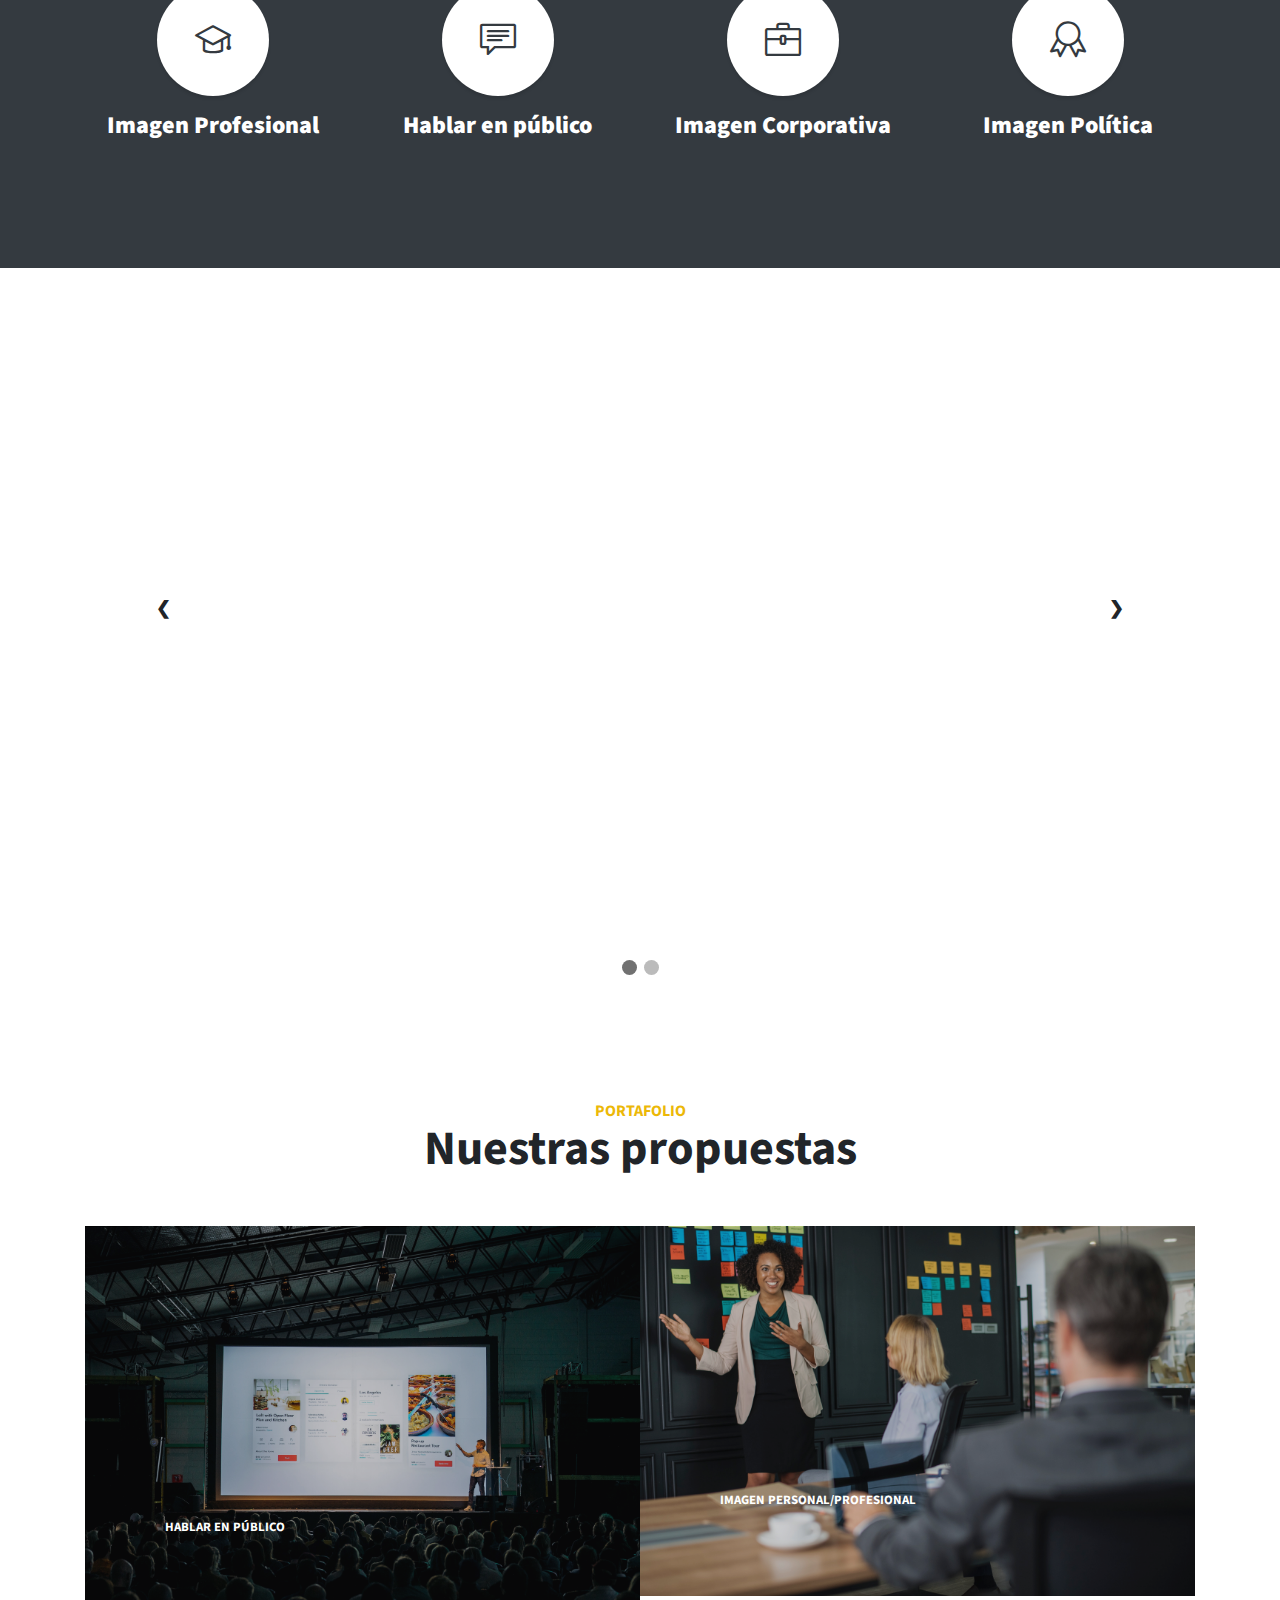
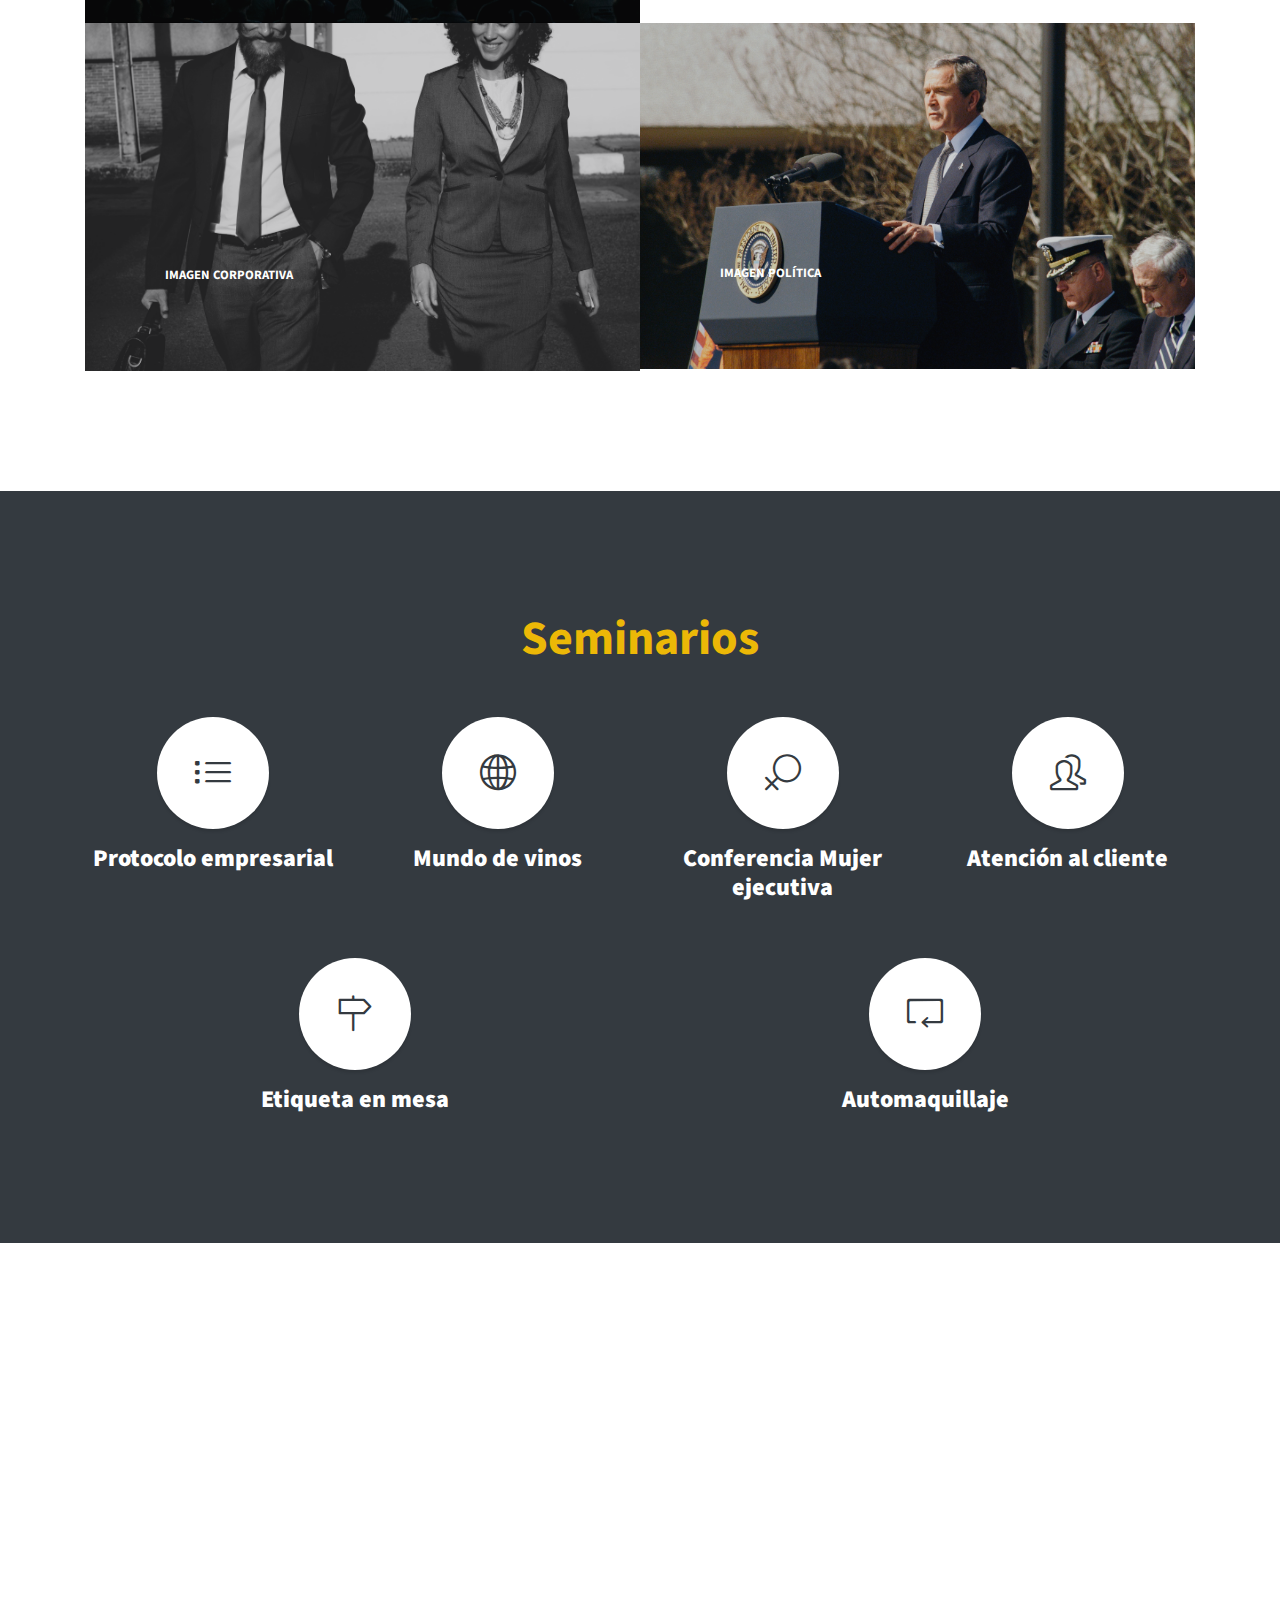
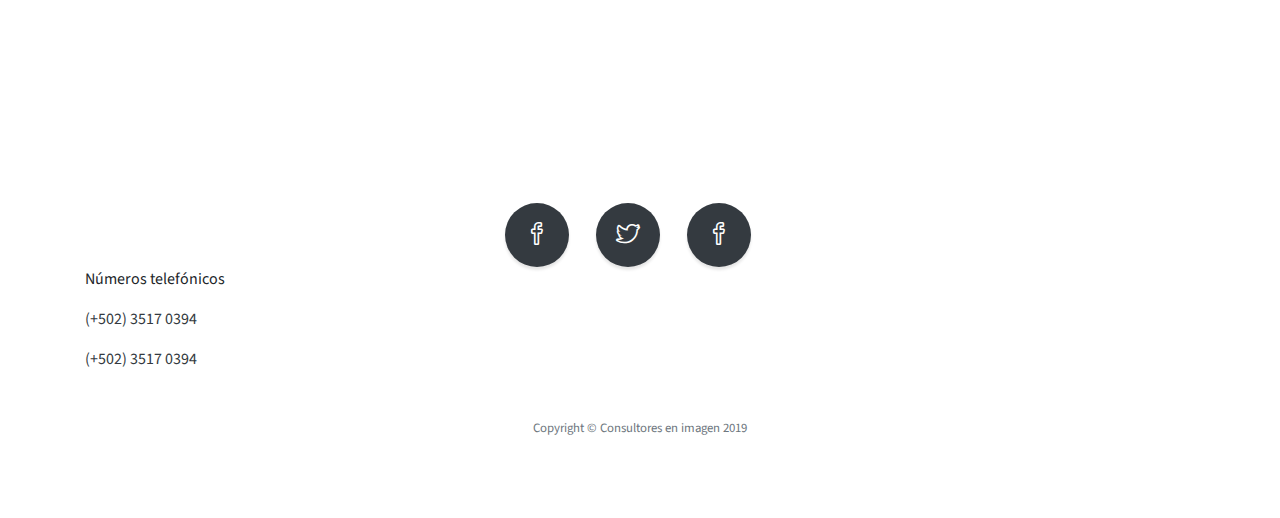
==== commit 9f61e61f: "con numeros" ====
--- a/index.html
+++ b/index.html
@@ -306,14 +306,16 @@
             <i class="icon-social-facebook"></i>
           </a>
         </li>
+        <li>  
+          <p align="left">Números telefónicos</p>
+        <a href="50235170394">
+            <p align="left">(+502) 3517 0394</p>
+          </a>
           <a href="50235170394">
-            <p align="left"></p>(+502) 3517 0394</p>
-          </a>
-          <br/>
-          <a href="50235170394">
-              <p align="left"></p>(+502) 3517 0394</p>
+              <p align="left">(+502) 3517 0394</p>
             </a>
         </li>
+        
 
           </a>
         </li>
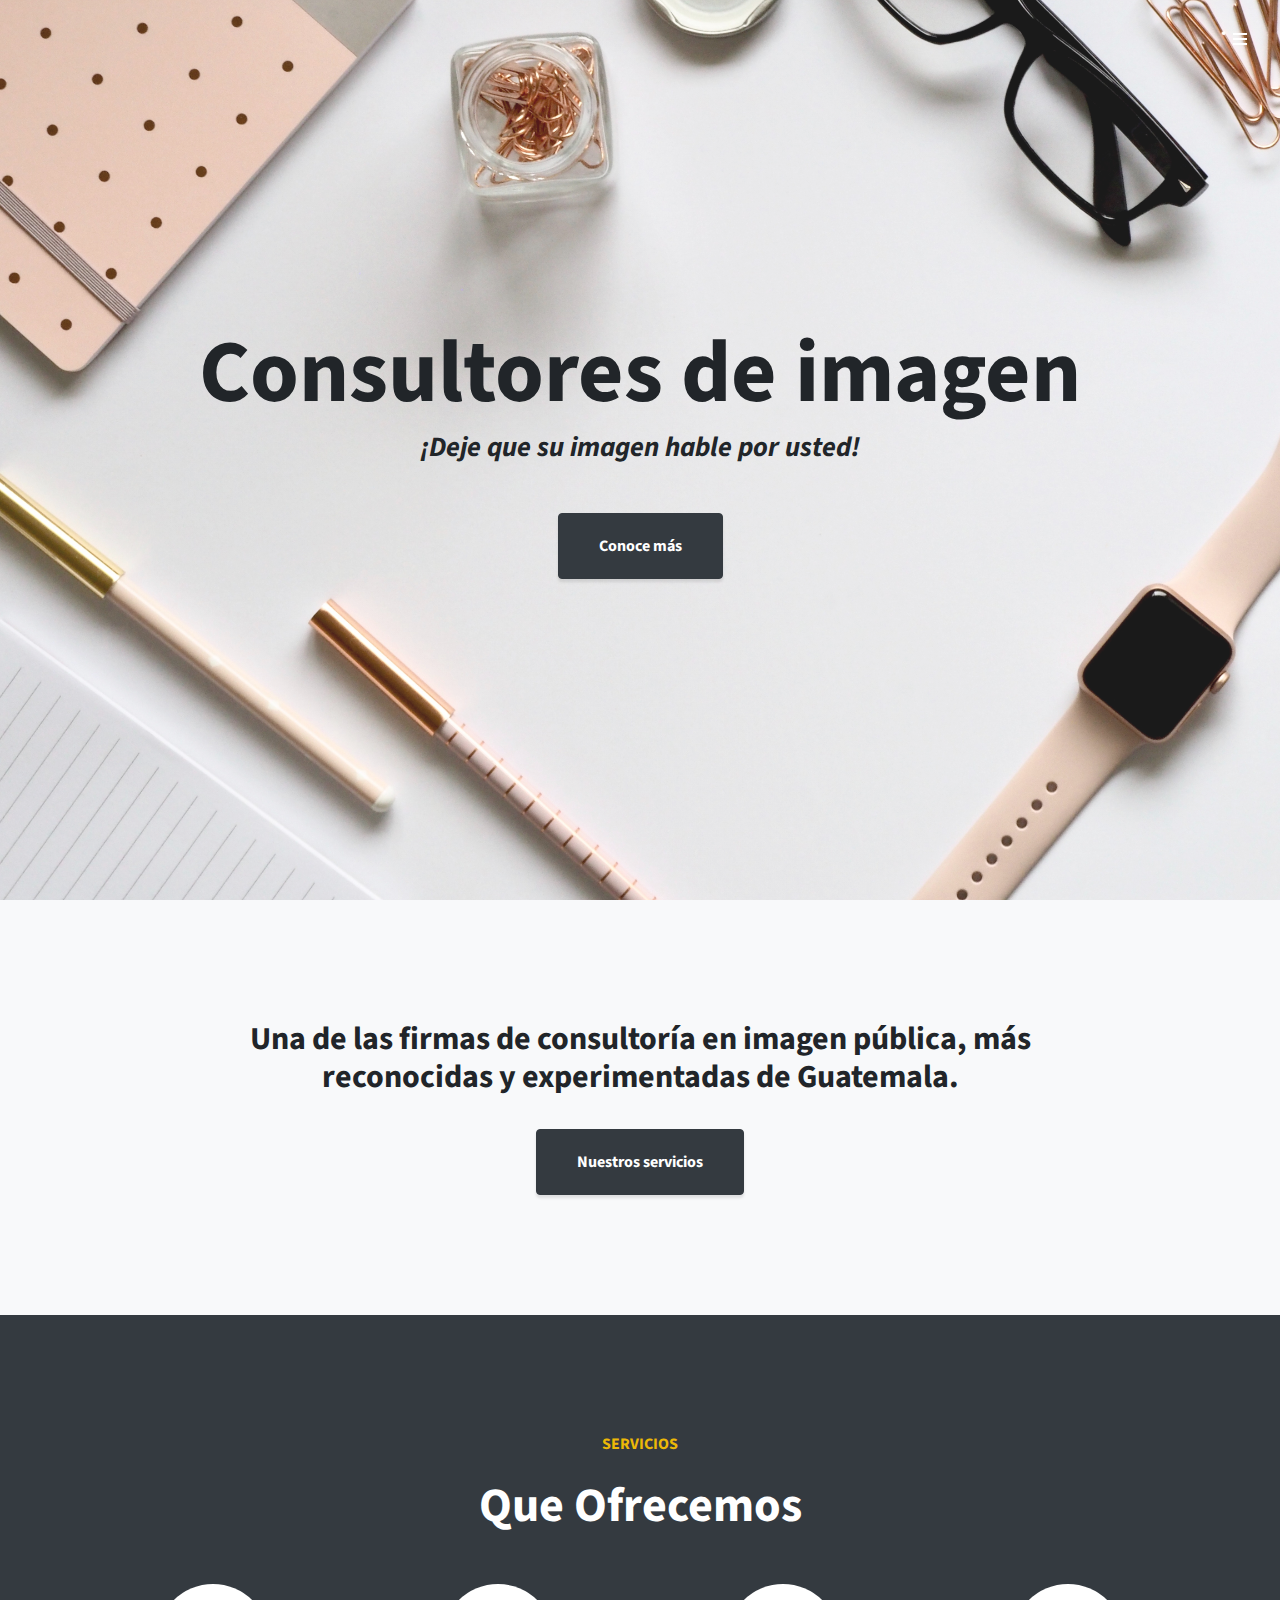
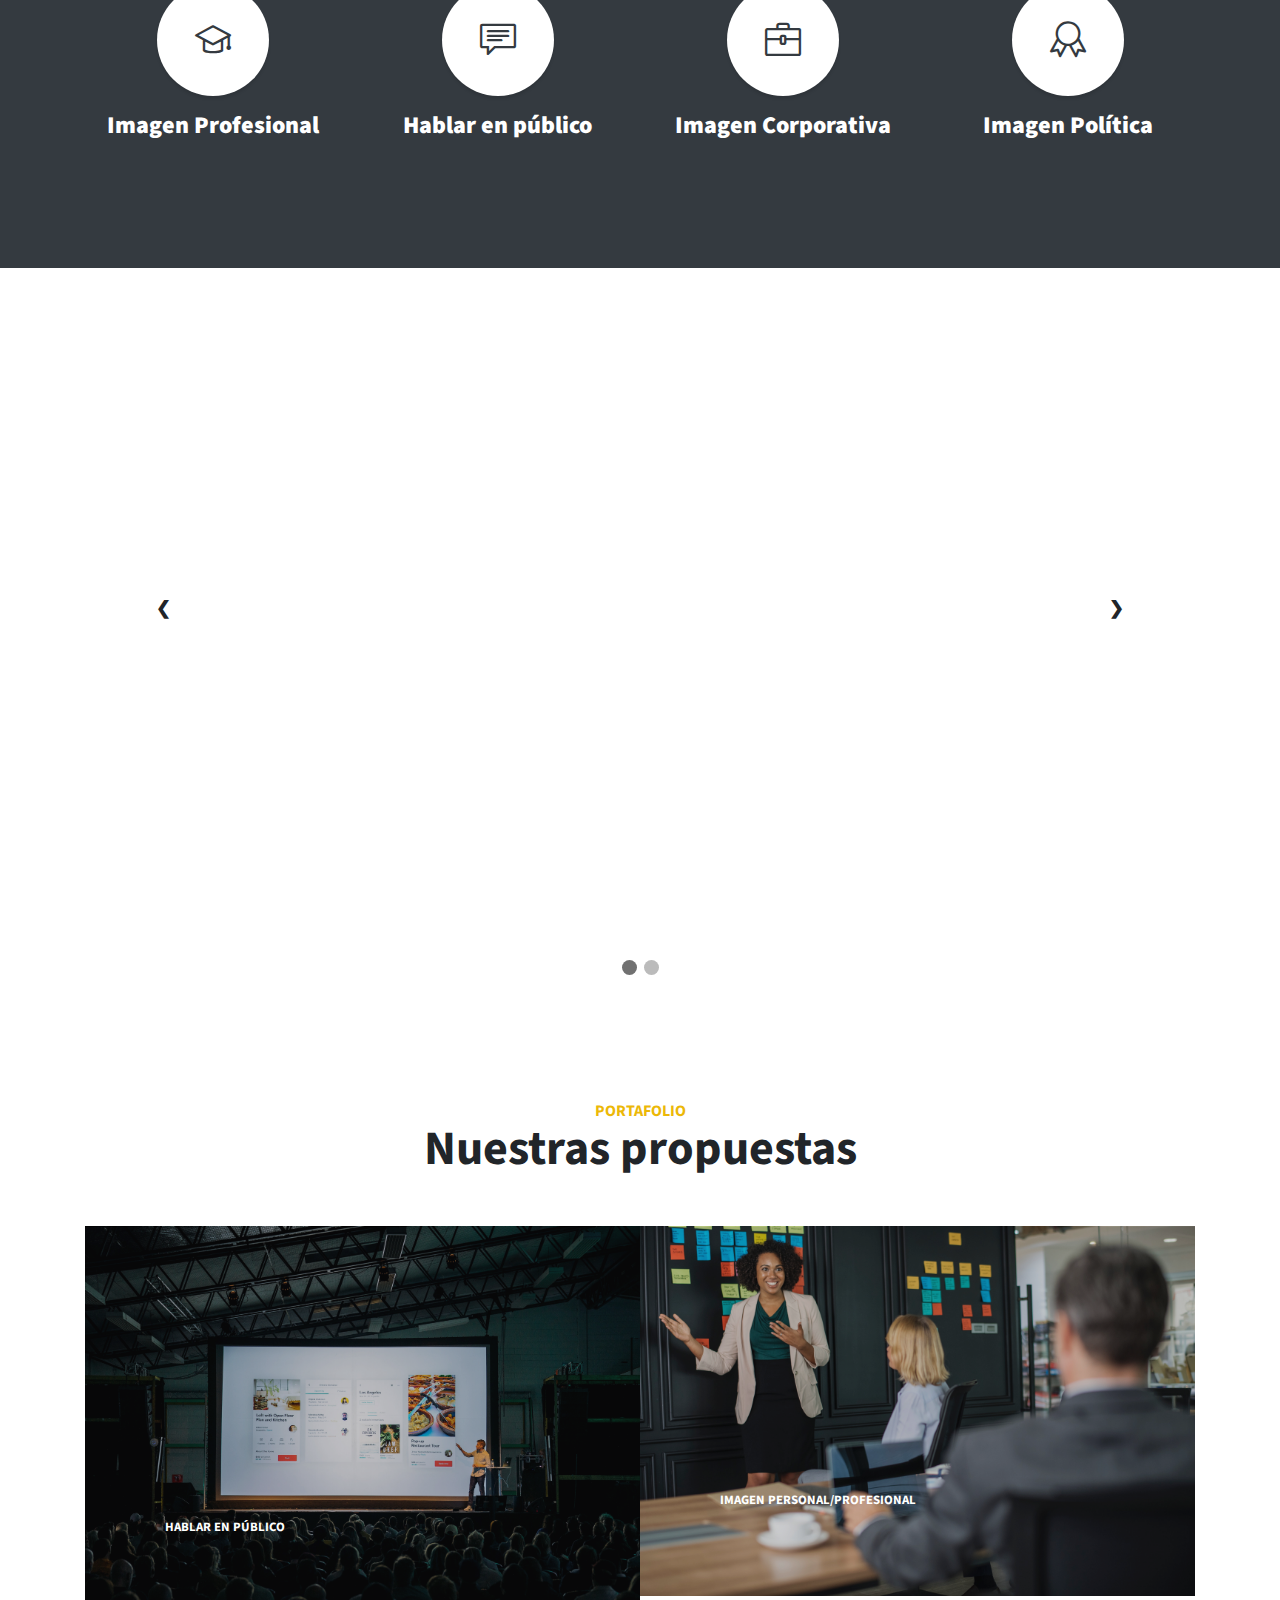
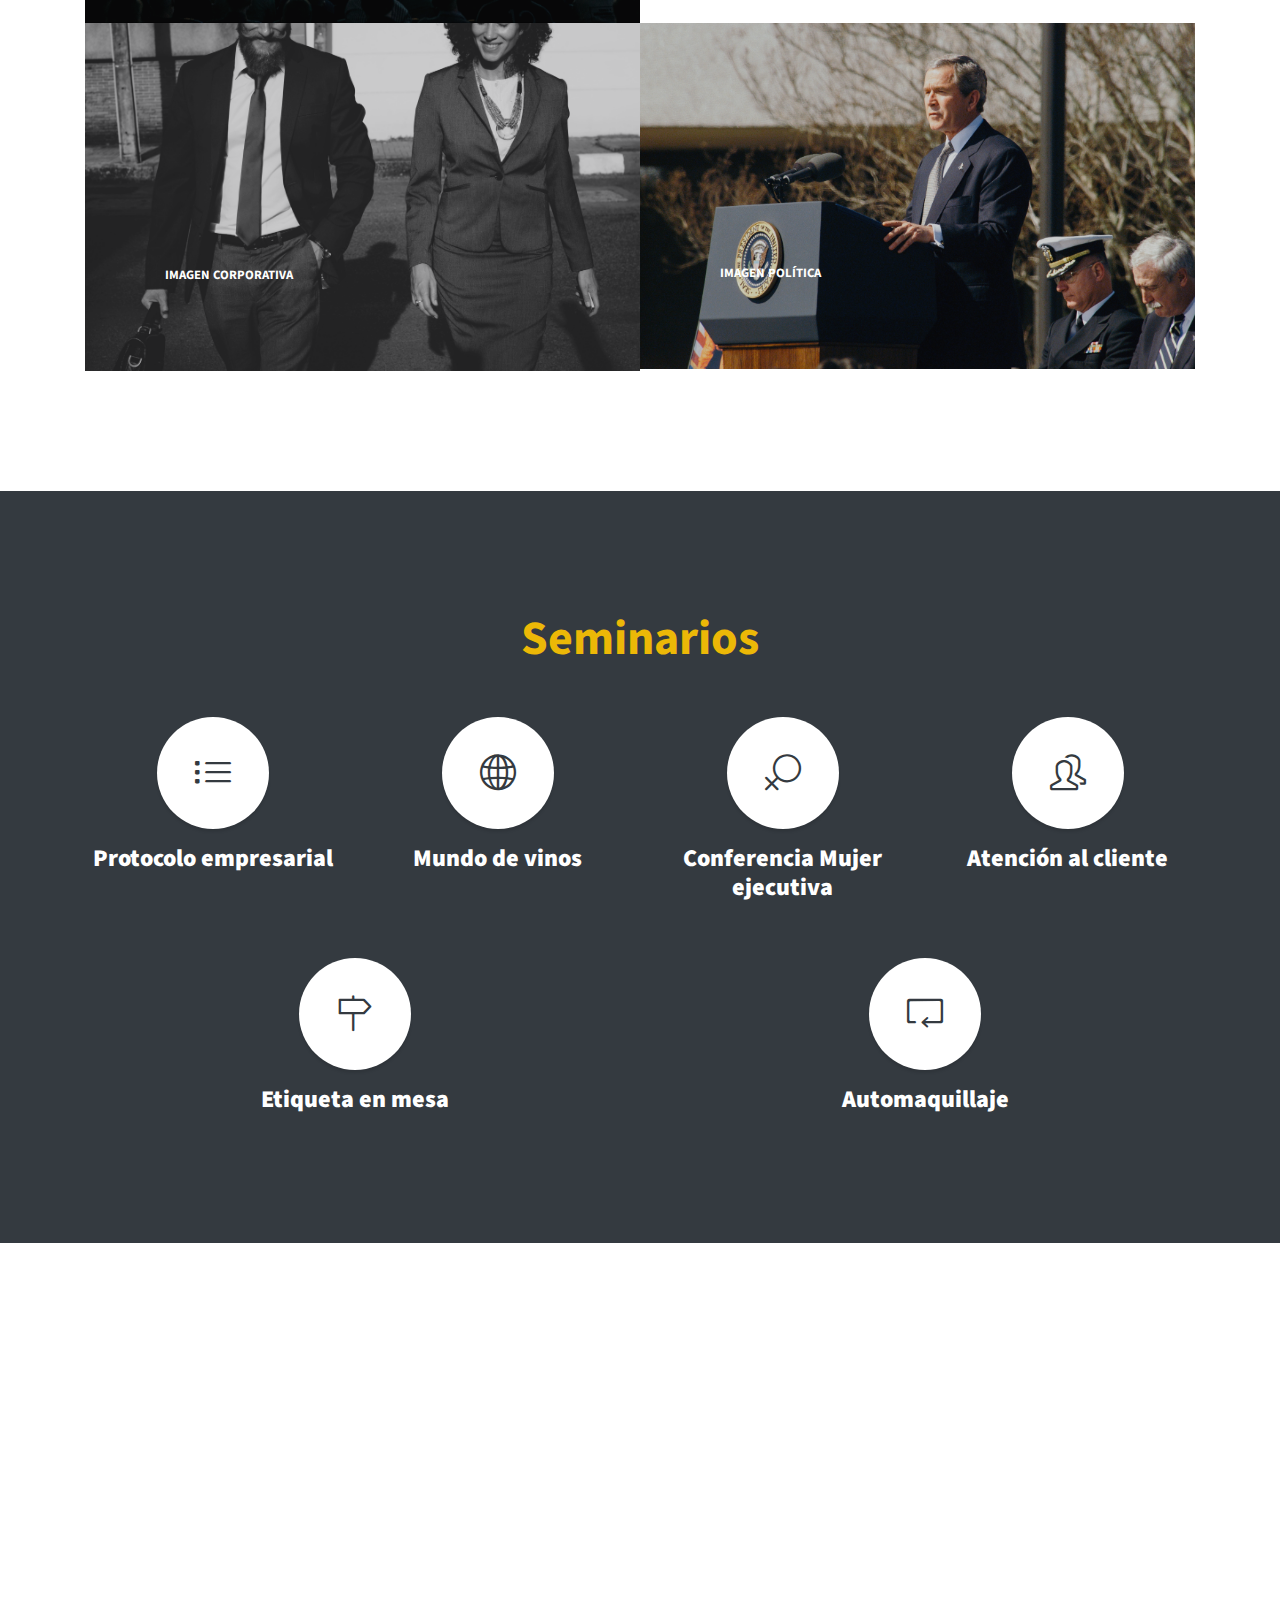
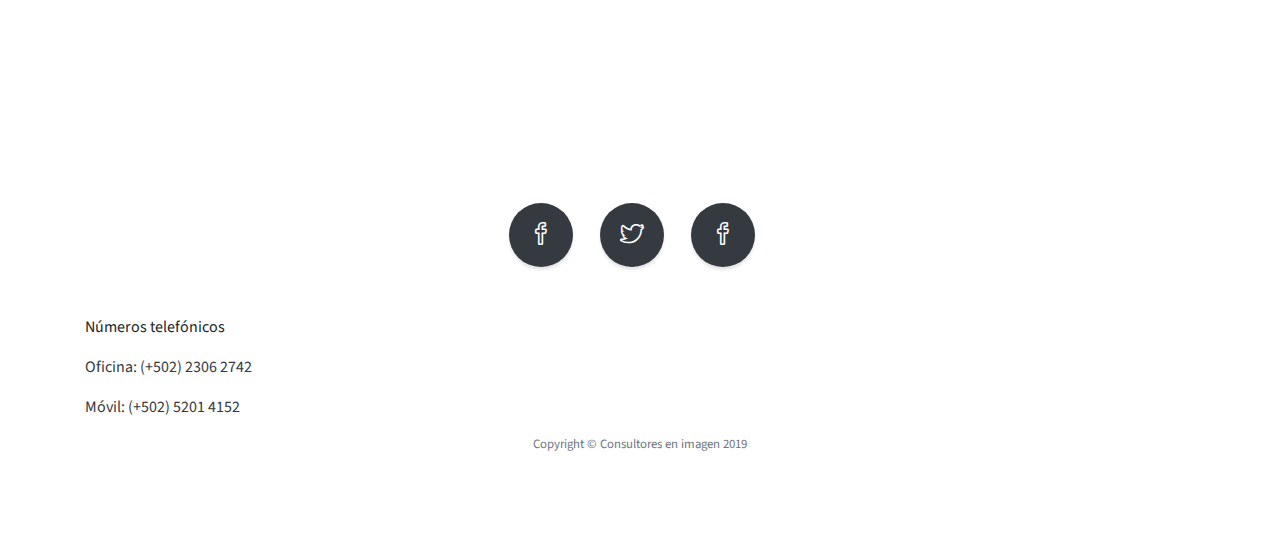
==== commit ffe6eba5: "cambio numero" ====
--- a/index.html
+++ b/index.html
@@ -290,36 +290,34 @@
   <!-- Footer -->
   <footer class="footer text-center">
     <div class="container">
-      <ul class="list-inline mb-5">
-        <li class="list-inline-item">
-          <a class="social-link rounded-circle text-white mr-3" href="https://www.facebook.com/Consultores-en-Imagen-103624906337194/">
-            <i class="icon-social-facebook"></i>
-          </a>
-        </li>
-        <li class="list-inline-item">
-          <a class="social-link rounded-circle text-white mr-3" href="https://twitter.com/Brensanchinelli">
-            <i class="icon-social-twitter"></i>
-          </a>
-        </li>
-        <li class="list-inline-item">
-          <a class="social-link rounded-circle text-white mr-3" href="https://www.facebook.com/Imagen-es-percepción-114892478542645/">
-            <i class="icon-social-facebook"></i>
-          </a>
-        </li>
-        <li>  
-          <p align="left">Números telefónicos</p>
-        <a href="50235170394">
-            <p align="left">(+502) 3517 0394</p>
-          </a>
-          <a href="50235170394">
-              <p align="left">(+502) 3517 0394</p>
+            <ul class="list-inline mb-5">
+                <li class="list-inline-item">
+                  <a class="social-link rounded-circle text-white mr-3" href="https://www.facebook.com/Consultores-en-Imagen-103624906337194/">
+                    <i class="icon-social-facebook"></i>
+                  </a>
+                </li>
+                <li class="list-inline-item">
+                  <a class="social-link rounded-circle text-white mr-3" href="https://twitter.com/Brensanchinelli">
+                    <i class="icon-social-twitter"></i>
+                  </a>
+                </li>
+                <li class="list-inline-item">
+                  <a class="social-link rounded-circle text-white mr-3" href="https://www.facebook.com/Imagen-es-percepción-114892478542645/">
+                    <i class="icon-social-facebook"></i>
+                  </a>
+                </li>              
+                </li>
+            </ul>
+            <p align="left"> Números telefónicos</p>
+        <a href="50223062742">
+            <p align="left">Oficina:   (+502) 2306 2742</p>
+          </a>
+          <a href="50252014152">
+              <p align="left">Móvil:      (+502) 5201 4152</p>
             </a>
-        </li>
-        
-
-          </a>
-        </li>
-      </ul>
+        </div>
+    </div>
+     
       <p class="text-muted small mb-0">Copyright &copy; Consultores en imagen 2019</p>
     </div>
   </footer>
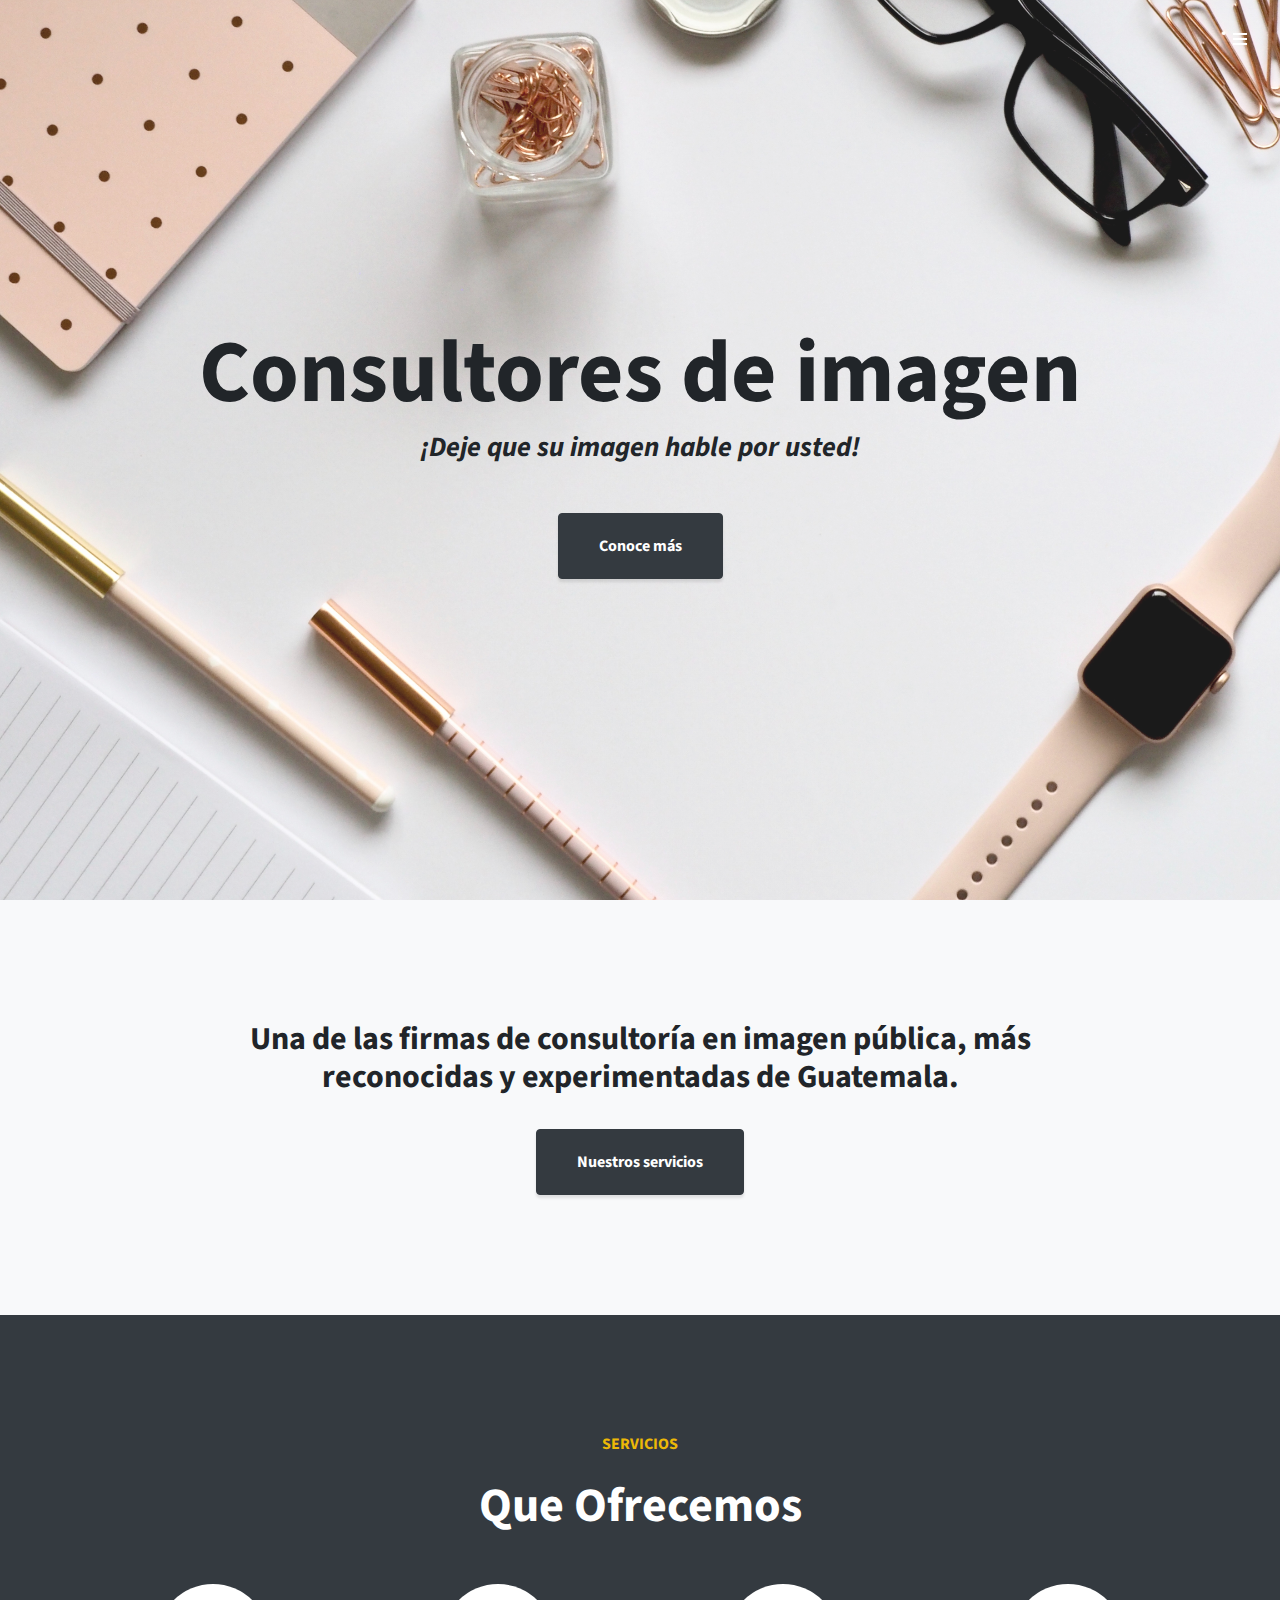
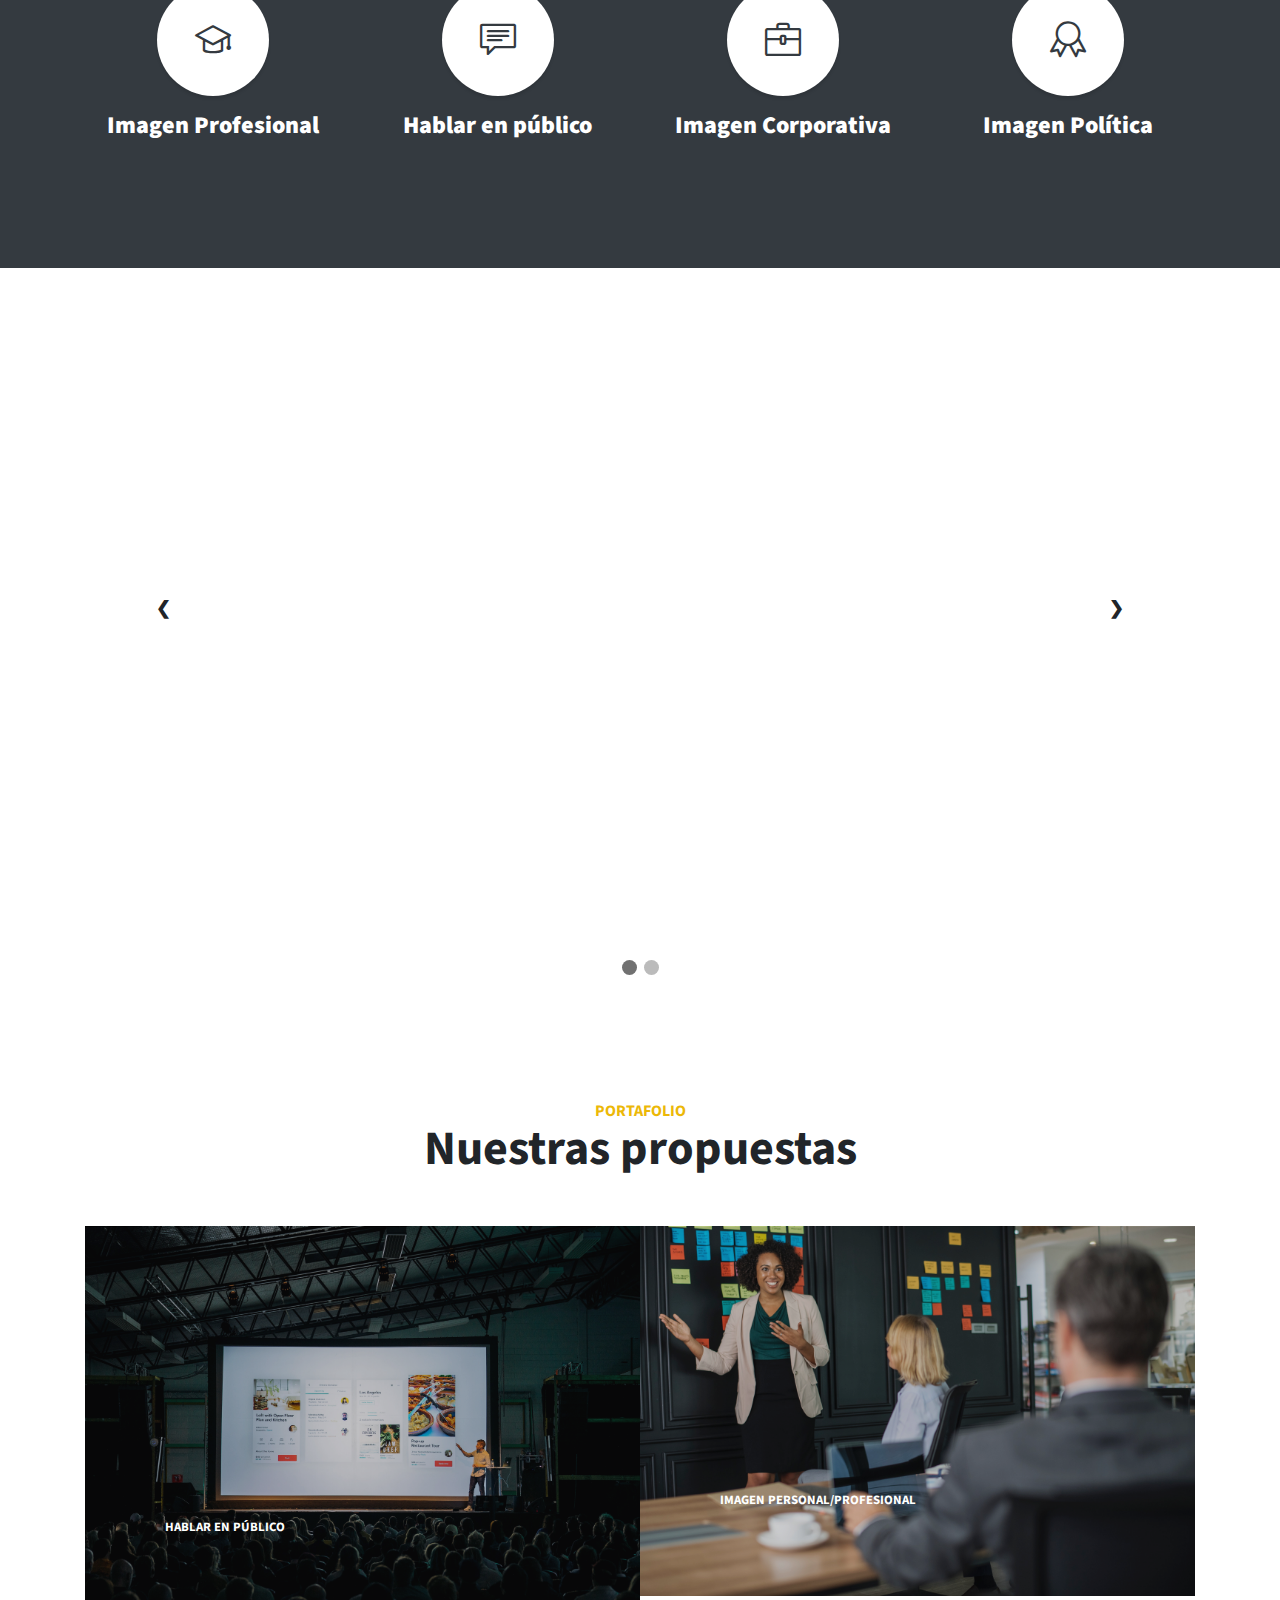
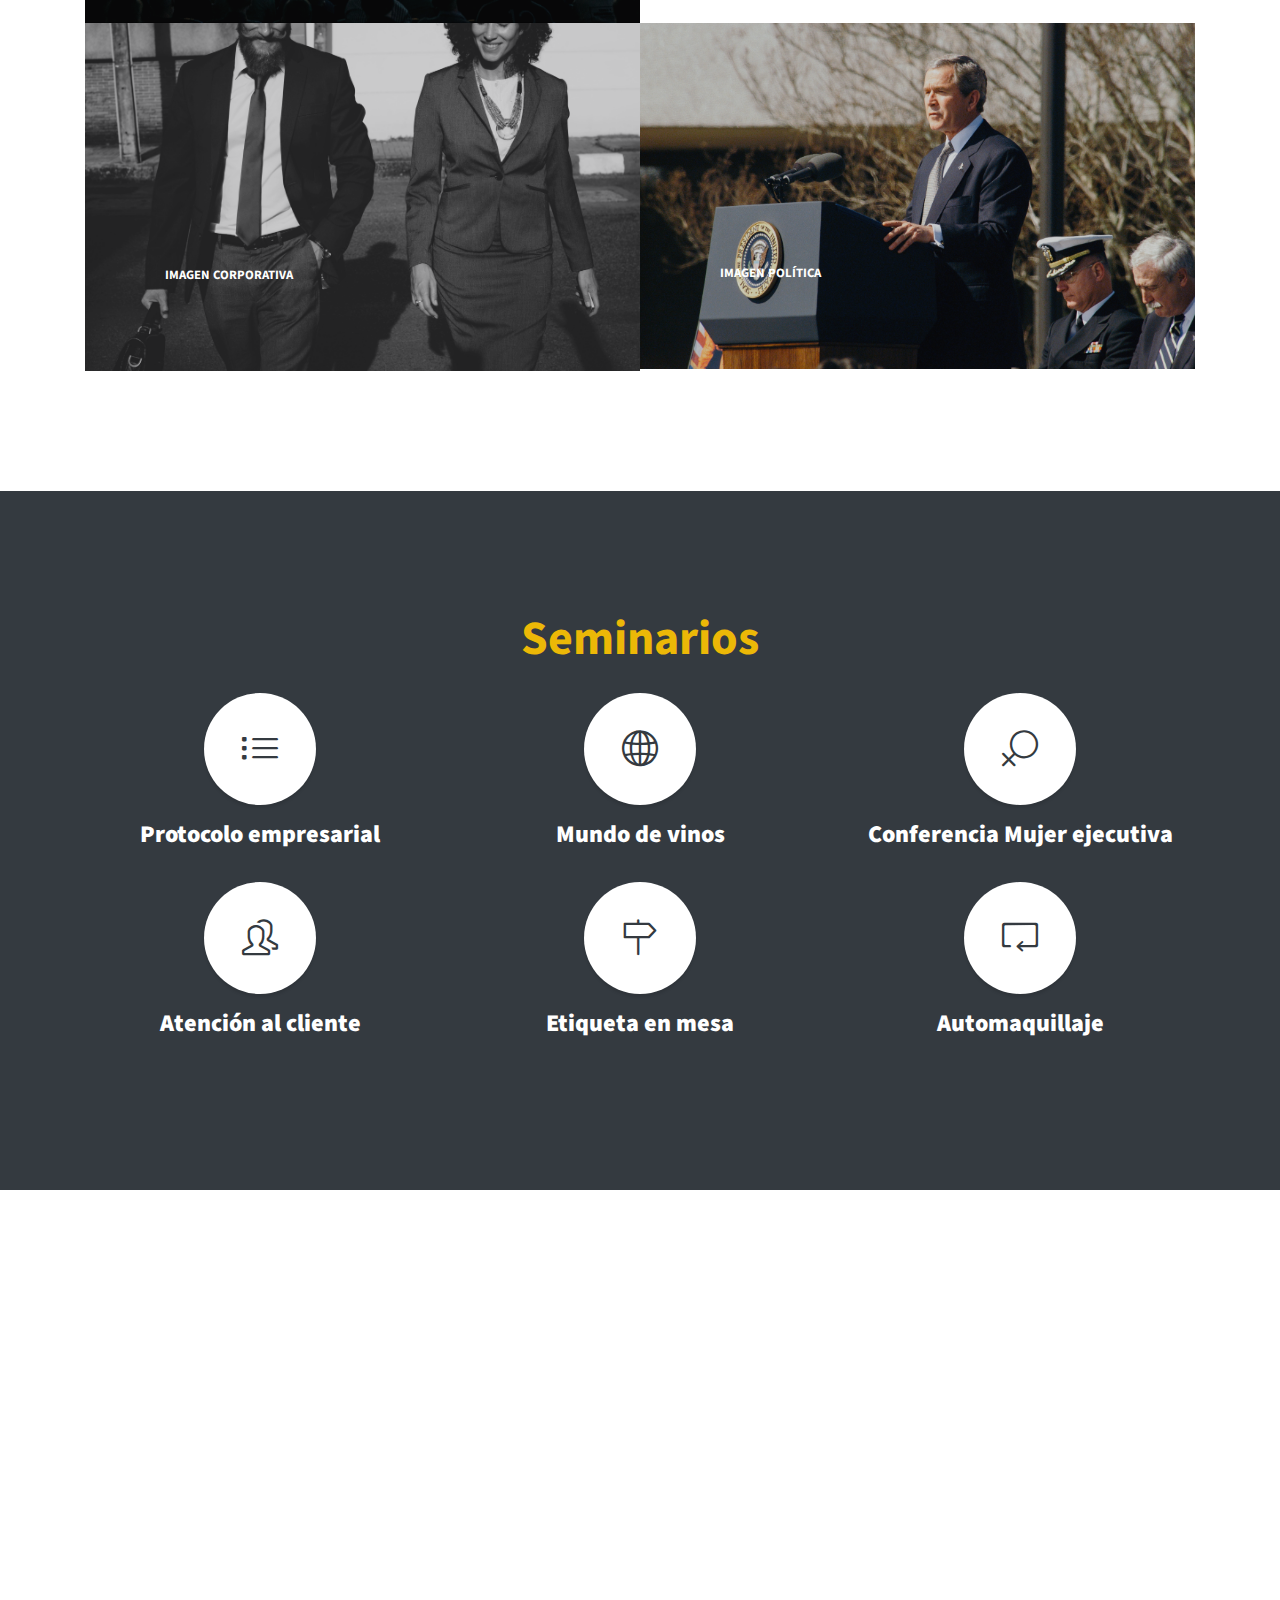
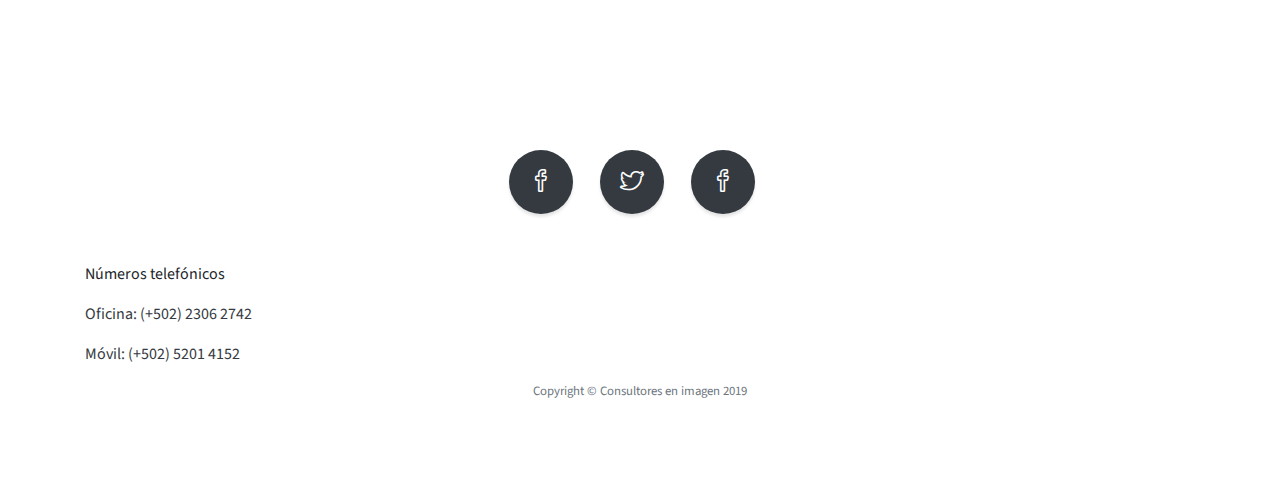
==== commit 7cba6666: "cambios número y diseño" ====
--- a/index.html
+++ b/index.html
@@ -220,53 +220,53 @@
         <h2 class="text-secondary mb-0">Seminarios</h2>
       </div>
       <br/>
-      <br/>
       <div class="row">
-        <div class="col-lg-3 col-md-6 mb-5 mb-lg-0">
+        <div class="col-sm-4">
           <span class="service-icon rounded-circle mx-auto mb-3">
             <i class="icon-list"></i>
           </span>
           <h4>
             <strong>Protocolo empresarial</strong>
           </h4>
-        </div>
-        <div class="col-lg-3 col-md-6 mb-5 mb-lg-0">
+          <br/>
+        </div>
+        <div class="col-sm-4 ">
           <span class="service-icon rounded-circle mx-auto mb-3">
             <i class="icon-globe"></i>
           </span>
           <h4>
             <strong>Mundo de vinos</strong>
           </h4>
-        </div>
-        <div class="col-lg-3 col-md-6 mb-5 mb-md-0">
+          <br/>
+        </div>
+        <div class="col-sm-4">
           <span class="service-icon rounded-circle mx-auto mb-3">
             <i class="icon-symbol-female"></i>
           </span>
           <h4>
             <strong>Conferencia Mujer ejecutiva</strong>
           </h4>
-        </div>
-        <div class="col-lg-3 col-md-6">
+          <br/>
+        </div>
+        <div class="col-sm-4">
           <span class="service-icon rounded-circle mx-auto mb-3">
             <i class="icon-people"></i>
           </span>
           <h4>
             <strong>Atención al cliente</strong>
           </h4>
-        </div>
-      </div>
-      <br/>
-      <br/>
-      <div class="row">
-        <div class="col-lg-6 col-md-6 mb-5 mb-lg-0">
+          <br/>
+        </div>
+        <div class="col-sm-4">
           <span class="service-icon rounded-circle mx-auto mb-3">
             <i class="icon-direction"></i>
           </span>
           <h4>
             <strong>Etiqueta en mesa</strong>
           </h4>
-        </div>
-        <div class="col-lg-6 col-md-6 mb-5 mb-md-0">
+          <br/>
+        </div>
+        <div class="col-sm-4">
           <span class="service-icon rounded-circle mx-auto mb-3">
             <i class="icon-loop"></i>
           </span>
@@ -274,7 +274,6 @@
             <strong>Automaquillaje</strong>
           </h4>
         </div>
-        
       </div>
     </div>
   </section>
@@ -309,10 +308,10 @@
                 </li>
             </ul>
             <p align="left"> Números telefónicos</p>
-        <a href="50223062742">
+        <a href="tel:50223062742">
             <p align="left">Oficina:   (+502) 2306 2742</p>
           </a>
-          <a href="50252014152">
+          <a href="tel:50252014152">
               <p align="left">Móvil:      (+502) 5201 4152</p>
             </a>
         </div>
